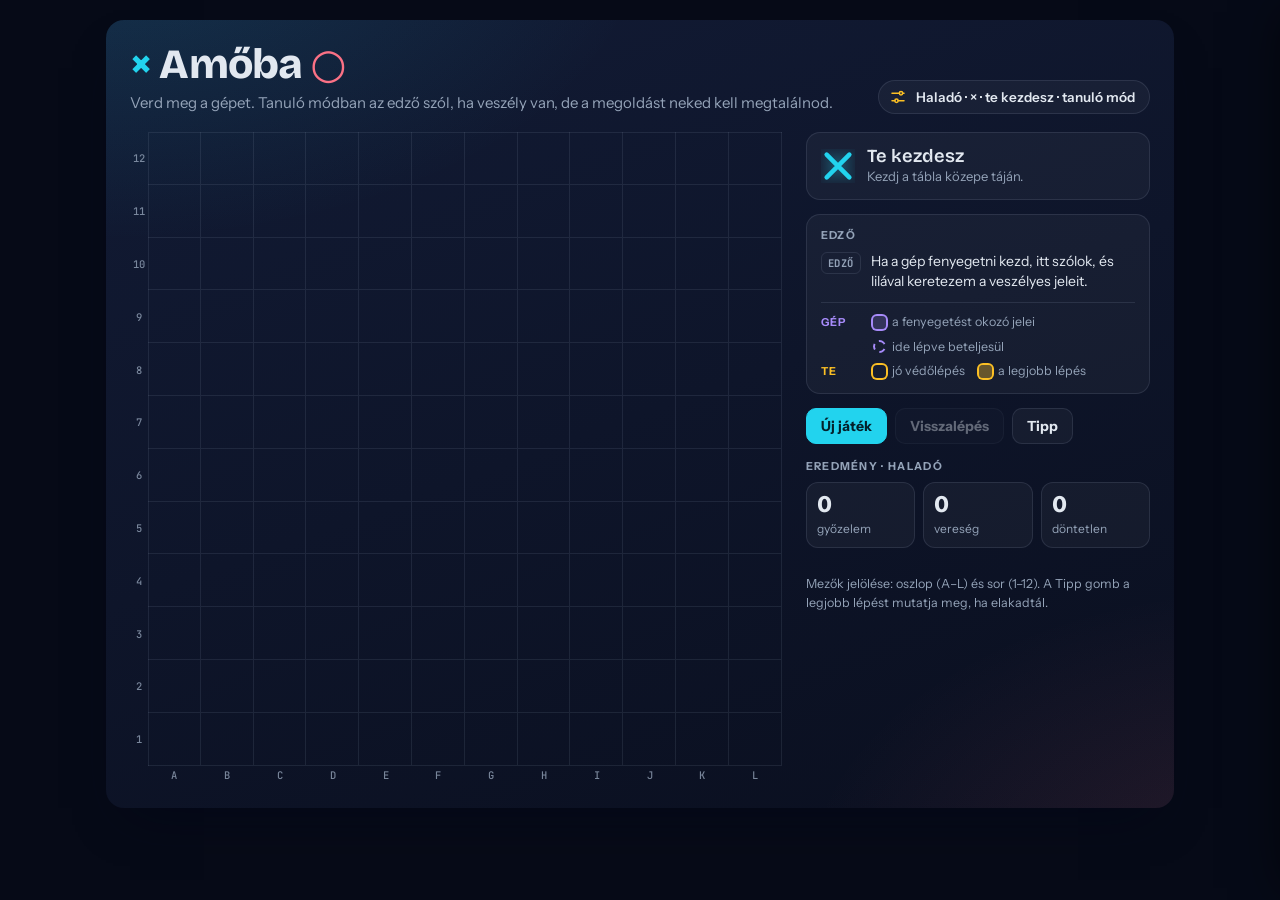
==== amoba.html @ a82f4c59 "easter egg tic-tac-toe game added as easter egg" ====
<!doctype html>
<html lang="hu">
<head>
<meta charset="utf-8">
<meta name="viewport" content="width=device-width, initial-scale=1, viewport-fit=cover">
<title>Amőba 12×12</title>
<style>
@font-face{font-family:'Bricolage Grotesque';font-style:normal;font-weight:600;font-display:swap;src:url([data-uri]) format('woff2');unicode-range:U+0020,U+0021,U+0022,U+0023,U+0024,U+0025,U+0026,U+0027,U+0028,U+0029,U+002A,U+002B,U+002C,U+002D,U+002E,U+002F,U+0030,U+0031,U+0032,U+0033,U+0034,U+0035,U+0036,U+0037,U+0038,U+0039,U+003A,U+003B,U+003C,U+003D,U+003E,U+003F,U+0040,U+0041,U+0042,U+0043,U+0044,U+0045,U+0046,U+0047,U+0048,U+0049,U+004A,U+004B,U+004C,U+004D,U+004E,U+004F,U+0050,U+0051,U+0052,U+0053,U+0054,U+0055,U+0056,U+0057,U+0058,U+0059,U+005A,U+005B,U+005C,U+005D,U+005E,U+005F,U+0060,U+0061,U+0062,U+0063,U+0064,U+0065,U+0066,U+0067,U+0068,U+0069,U+006A,U+006B,U+006C,U+006D,U+006E,U+006F,U+0070,U+0071,U+0072,U+0073,U+0074,U+0075,U+0076,U+0077,U+0078,U+0079,U+007A,U+007B,U+007C,U+007D,U+007E,U+00B7,U+00C1,U+00C9,U+00CD,U+00D3,U+00D6,U+00D7,U+00DA,U+00DC,U+00E1,U+00E9,U+00ED,U+00F3,U+00F6,U+00FA,U+00FC,U+2013,U+2014,U+2019,U+201D,U+201E,U+2026}
@font-face{font-family:'Bricolage Grotesque';font-style:normal;font-weight:600;font-display:swap;src:url([data-uri]) format('woff2');unicode-range:U+0020,U+0041,U+00C1,U+0150,U+0151,U+0170,U+0171}
@font-face{font-family:'Bricolage Grotesque';font-style:normal;font-weight:800;font-display:swap;src:url([data-uri]) format('woff2');unicode-range:U+0020,U+0021,U+0022,U+0023,U+0024,U+0025,U+0026,U+0027,U+0028,U+0029,U+002A,U+002B,U+002C,U+002D,U+002E,U+002F,U+0030,U+0031,U+0032,U+0033,U+0034,U+0035,U+0036,U+0037,U+0038,U+0039,U+003A,U+003B,U+003C,U+003D,U+003E,U+003F,U+0040,U+0041,U+0042,U+0043,U+0044,U+0045,U+0046,U+0047,U+0048,U+0049,U+004A,U+004B,U+004C,U+004D,U+004E,U+004F,U+0050,U+0051,U+0052,U+0053,U+0054,U+0055,U+0056,U+0057,U+0058,U+0059,U+005A,U+005B,U+005C,U+005D,U+005E,U+005F,U+0060,U+0061,U+0062,U+0063,U+0064,U+0065,U+0066,U+0067,U+0068,U+0069,U+006A,U+006B,U+006C,U+006D,U+006E,U+006F,U+0070,U+0071,U+0072,U+0073,U+0074,U+0075,U+0076,U+0077,U+0078,U+0079,U+007A,U+007B,U+007C,U+007D,U+007E,U+00B7,U+00C1,U+00C9,U+00CD,U+00D3,U+00D6,U+00D7,U+00DA,U+00DC,U+00E1,U+00E9,U+00ED,U+00F3,U+00F6,U+00FA,U+00FC,U+2013,U+2014,U+2019,U+201D,U+201E,U+2026}
@font-face{font-family:'Bricolage Grotesque';font-style:normal;font-weight:800;font-display:swap;src:url([data-uri]) format('woff2');unicode-range:U+0020,U+0041,U+00C1,U+0150,U+0151,U+0170,U+0171}
@font-face{font-family:'Instrument Sans';font-style:normal;font-weight:400;font-display:swap;src:url([data-uri]) format('woff2');unicode-range:U+0020,U+0021,U+0022,U+0023,U+0024,U+0025,U+0026,U+0027,U+0028,U+0029,U+002A,U+002B,U+002C,U+002D,U+002E,U+002F,U+0030,U+0031,U+0032,U+0033,U+0034,U+0035,U+0036,U+0037,U+0038,U+0039,U+003A,U+003B,U+003C,U+003D,U+003E,U+003F,U+0040,U+0041,U+0042,U+0043,U+0044,U+0045,U+0046,U+0047,U+0048,U+0049,U+004A,U+004B,U+004C,U+004D,U+004E,U+004F,U+0050,U+0051,U+0052,U+0053,U+0054,U+0055,U+0056,U+0057,U+0058,U+0059,U+005A,U+005B,U+005C,U+005D,U+005E,U+005F,U+0060,U+0061,U+0062,U+0063,U+0064,U+0065,U+0066,U+0067,U+0068,U+0069,U+006A,U+006B,U+006C,U+006D,U+006E,U+006F,U+0070,U+0071,U+0072,U+0073,U+0074,U+0075,U+0076,U+0077,U+0078,U+0079,U+007A,U+007B,U+007C,U+007D,U+007E,U+00B7,U+00C1,U+00C9,U+00CD,U+00D3,U+00D6,U+00D7,U+00DA,U+00DC,U+00E1,U+00E9,U+00ED,U+00F3,U+00F6,U+00FA,U+00FC,U+2013,U+2014,U+2019,U+201D,U+201E,U+2026}
@font-face{font-family:'Instrument Sans';font-style:normal;font-weight:400;font-display:swap;src:url([data-uri]) format('woff2');unicode-range:U+0020,U+0041,U+00C1,U+0150,U+0151,U+0170,U+0171}
@font-face{font-family:'Instrument Sans';font-style:normal;font-weight:500;font-display:swap;src:url([data-uri]) format('woff2');unicode-range:U+0020,U+0021,U+0022,U+0023,U+0024,U+0025,U+0026,U+0027,U+0028,U+0029,U+002A,U+002B,U+002C,U+002D,U+002E,U+002F,U+0030,U+0031,U+0032,U+0033,U+0034,U+0035,U+0036,U+0037,U+0038,U+0039,U+003A,U+003B,U+003C,U+003D,U+003E,U+003F,U+0040,U+0041,U+0042,U+0043,U+0044,U+0045,U+0046,U+0047,U+0048,U+0049,U+004A,U+004B,U+004C,U+004D,U+004E,U+004F,U+0050,U+0051,U+0052,U+0053,U+0054,U+0055,U+0056,U+0057,U+0058,U+0059,U+005A,U+005B,U+005C,U+005D,U+005E,U+005F,U+0060,U+0061,U+0062,U+0063,U+0064,U+0065,U+0066,U+0067,U+0068,U+0069,U+006A,U+006B,U+006C,U+006D,U+006E,U+006F,U+0070,U+0071,U+0072,U+0073,U+0074,U+0075,U+0076,U+0077,U+0078,U+0079,U+007A,U+007B,U+007C,U+007D,U+007E,U+00B7,U+00C1,U+00C9,U+00CD,U+00D3,U+00D6,U+00D7,U+00DA,U+00DC,U+00E1,U+00E9,U+00ED,U+00F3,U+00F6,U+00FA,U+00FC,U+2013,U+2014,U+2019,U+201D,U+201E,U+2026}
@font-face{font-family:'Instrument Sans';font-style:normal;font-weight:500;font-display:swap;src:url([data-uri]) format('woff2');unicode-range:U+0020,U+0041,U+00C1,U+0150,U+0151,U+0170,U+0171}
@font-face{font-family:'Instrument Sans';font-style:normal;font-weight:600;font-display:swap;src:url([data-uri]) format('woff2');unicode-range:U+0020,U+0021,U+0022,U+0023,U+0024,U+0025,U+0026,U+0027,U+0028,U+0029,U+002A,U+002B,U+002C,U+002D,U+002E,U+002F,U+0030,U+0031,U+0032,U+0033,U+0034,U+0035,U+0036,U+0037,U+0038,U+0039,U+003A,U+003B,U+003C,U+003D,U+003E,U+003F,U+0040,U+0041,U+0042,U+0043,U+0044,U+0045,U+0046,U+0047,U+0048,U+0049,U+004A,U+004B,U+004C,U+004D,U+004E,U+004F,U+0050,U+0051,U+0052,U+0053,U+0054,U+0055,U+0056,U+0057,U+0058,U+0059,U+005A,U+005B,U+005C,U+005D,U+005E,U+005F,U+0060,U+0061,U+0062,U+0063,U+0064,U+0065,U+0066,U+0067,U+0068,U+0069,U+006A,U+006B,U+006C,U+006D,U+006E,U+006F,U+0070,U+0071,U+0072,U+0073,U+0074,U+0075,U+0076,U+0077,U+0078,U+0079,U+007A,U+007B,U+007C,U+007D,U+007E,U+00B7,U+00C1,U+00C9,U+00CD,U+00D3,U+00D6,U+00D7,U+00DA,U+00DC,U+00E1,U+00E9,U+00ED,U+00F3,U+00F6,U+00FA,U+00FC,U+2013,U+2014,U+2019,U+201D,U+201E,U+2026}
@font-face{font-family:'Instrument Sans';font-style:normal;font-weight:600;font-display:swap;src:url([data-uri]) format('woff2');unicode-range:U+0020,U+0041,U+00C1,U+0150,U+0151,U+0170,U+0171}
@font-face{font-family:'Instrument Sans';font-style:normal;font-weight:700;font-display:swap;src:url([data-uri]) format('woff2');unicode-range:U+0020,U+0021,U+0022,U+0023,U+0024,U+0025,U+0026,U+0027,U+0028,U+0029,U+002A,U+002B,U+002C,U+002D,U+002E,U+002F,U+0030,U+0031,U+0032,U+0033,U+0034,U+0035,U+0036,U+0037,U+0038,U+0039,U+003A,U+003B,U+003C,U+003D,U+003E,U+003F,U+0040,U+0041,U+0042,U+0043,U+0044,U+0045,U+0046,U+0047,U+0048,U+0049,U+004A,U+004B,U+004C,U+004D,U+004E,U+004F,U+0050,U+0051,U+0052,U+0053,U+0054,U+0055,U+0056,U+0057,U+0058,U+0059,U+005A,U+005B,U+005C,U+005D,U+005E,U+005F,U+0060,U+0061,U+0062,U+0063,U+0064,U+0065,U+0066,U+0067,U+0068,U+0069,U+006A,U+006B,U+006C,U+006D,U+006E,U+006F,U+0070,U+0071,U+0072,U+0073,U+0074,U+0075,U+0076,U+0077,U+0078,U+0079,U+007A,U+007B,U+007C,U+007D,U+007E,U+00B7,U+00C1,U+00C9,U+00CD,U+00D3,U+00D6,U+00D7,U+00DA,U+00DC,U+00E1,U+00E9,U+00ED,U+00F3,U+00F6,U+00FA,U+00FC,U+2013,U+2014,U+2019,U+201D,U+201E,U+2026}
@font-face{font-family:'Instrument Sans';font-style:normal;font-weight:700;font-display:swap;src:url([data-uri]) format('woff2');unicode-range:U+0020,U+0041,U+00C1,U+0150,U+0151,U+0170,U+0171}
@font-face{font-family:'JetBrains Mono';font-style:normal;font-weight:500;font-display:swap;src:url([data-uri]) format('woff2');unicode-range:U+0020,U+0021,U+0022,U+0023,U+0024,U+0025,U+0026,U+0027,U+0028,U+0029,U+002A,U+002B,U+002C,U+002D,U+002E,U+002F,U+0030,U+0031,U+0032,U+0033,U+0034,U+0035,U+0036,U+0037,U+0038,U+0039,U+003A,U+003B,U+003C,U+003D,U+003E,U+003F,U+0040,U+0041,U+0042,U+0043,U+0044,U+0045,U+0046,U+0047,U+0048,U+0049,U+004A,U+004B,U+004C,U+004D,U+004E,U+004F,U+0050,U+0051,U+0052,U+0053,U+0054,U+0055,U+0056,U+0057,U+0058,U+0059,U+005A,U+005B,U+005C,U+005D,U+005E,U+005F,U+0060,U+0061,U+0062,U+0063,U+0064,U+0065,U+0066,U+0067,U+0068,U+0069,U+006A,U+006B,U+006C,U+006D,U+006E,U+006F,U+0070,U+0071,U+0072,U+0073,U+0074,U+0075,U+0076,U+0077,U+0078,U+0079,U+007A,U+007B,U+007C,U+007D,U+007E,U+00B7,U+00C1,U+00C9,U+00CD,U+00D3,U+00D6,U+00D7,U+00DA,U+00DC,U+00E1,U+00E9,U+00ED,U+00F3,U+00F6,U+00FA,U+00FC,U+2013,U+2014,U+2019,U+201D,U+201E,U+2026}
@font-face{font-family:'JetBrains Mono';font-style:normal;font-weight:500;font-display:swap;src:url([data-uri]) format('woff2');unicode-range:U+0020,U+0041,U+00C1,U+0150,U+0151,U+0170,U+0171}
@font-face{font-family:'JetBrains Mono';font-style:normal;font-weight:700;font-display:swap;src:url([data-uri]) format('woff2');unicode-range:U+0020,U+0021,U+0022,U+0023,U+0024,U+0025,U+0026,U+0027,U+0028,U+0029,U+002A,U+002B,U+002C,U+002D,U+002E,U+002F,U+0030,U+0031,U+0032,U+0033,U+0034,U+0035,U+0036,U+0037,U+0038,U+0039,U+003A,U+003B,U+003C,U+003D,U+003E,U+003F,U+0040,U+0041,U+0042,U+0043,U+0044,U+0045,U+0046,U+0047,U+0048,U+0049,U+004A,U+004B,U+004C,U+004D,U+004E,U+004F,U+0050,U+0051,U+0052,U+0053,U+0054,U+0055,U+0056,U+0057,U+0058,U+0059,U+005A,U+005B,U+005C,U+005D,U+005E,U+005F,U+0060,U+0061,U+0062,U+0063,U+0064,U+0065,U+0066,U+0067,U+0068,U+0069,U+006A,U+006B,U+006C,U+006D,U+006E,U+006F,U+0070,U+0071,U+0072,U+0073,U+0074,U+0075,U+0076,U+0077,U+0078,U+0079,U+007A,U+007B,U+007C,U+007D,U+007E,U+00B7,U+00C1,U+00C9,U+00CD,U+00D3,U+00D6,U+00D7,U+00DA,U+00DC,U+00E1,U+00E9,U+00ED,U+00F3,U+00F6,U+00FA,U+00FC,U+2013,U+2014,U+2019,U+201D,U+201E,U+2026}
@font-face{font-family:'JetBrains Mono';font-style:normal;font-weight:700;font-display:swap;src:url([data-uri]) format('woff2');unicode-range:U+0020,U+0041,U+00C1,U+0150,U+0151,U+0170,U+0171}
html,body{margin:0}
[hidden]{display:none!important}
:root{padding-top:env(safe-area-inset-top,0px);padding-bottom:env(safe-area-inset-bottom,0px)}

/* Egyetlen sötét világ: a megadott amőba-paletta, a tábla a főszereplő, mellette az edző panel */
:root{
  color-scheme: dark;
  --page: #060a17;
  --f-display: "Bricolage Grotesque", "Segoe UI", system-ui, sans-serif;
  --f-body: "Instrument Sans", "Segoe UI", system-ui, sans-serif;
  --f-mono: "JetBrains Mono", ui-monospace, Menlo, monospace;
}
*{box-sizing:border-box}
html,body{background:var(--page); color:#e2e8f0}
body{font-family:var(--f-body); font-size:15px; line-height:1.5}
.page{max-width:1100px; margin:0 auto; padding-block:20px 32px; padding-left:max(16px, env(safe-area-inset-left, 0px)); padding-right:max(16px, env(safe-area-inset-right, 0px))}

.amoba {
  --amoba-text: #e2e8f0;
  --amoba-muted: #94a3b8;
  --amoba-surface: rgba(255, 255, 255, .04);
  --amoba-border: rgba(148, 163, 184, .16);
  --amoba-grid: rgba(148, 163, 184, .13);
  --amoba-x: #22d3ee;
  --amoba-o: #fb7185;
  --amoba-gold: #fbbf24;
  --amoba-violet: #a78bfa;
  --cell: 40px;
  position: relative;
  margin-bottom: 20px;
  padding: 24px;
  border-radius: 18px;
  color: var(--amoba-text);
  background:
    radial-gradient(900px 500px at 0% -10%, rgba(34, 211, 238, .13), transparent 60%),
    radial-gradient(800px 500px at 110% 110%, rgba(251, 113, 133, .13), transparent 60%),
    linear-gradient(160deg, #121b35 0%, #0a0f1f 100%);
  box-shadow: 0 24px 48px -24px rgba(2, 6, 23, .7);
  overflow: hidden;
}


/* Fejléc */
.head{display:flex; flex-wrap:wrap; align-items:flex-end; justify-content:space-between; gap:10px 20px; margin-bottom:18px}
.head h1{font-family:var(--f-display); font-weight:800; font-size:clamp(1.9rem, 4.6vw, 2.6rem); line-height:1; margin:0; letter-spacing:-.02em}
.head h1 .x{color:var(--amoba-x)} .head h1 .o{color:var(--amoba-o)}
.head p{margin:6px 0 0; color:var(--amoba-muted)}
.rule{font-family:var(--f-mono); font-size:12px; color:var(--amoba-muted); border:1px solid var(--amoba-border); border-radius:999px; padding:5px 11px; background:var(--amoba-surface)}

/* Vezérlők */
.label{font-size:11px; font-weight:700; letter-spacing:.12em; text-transform:uppercase; color:var(--amoba-muted); margin:0 0 7px}
.seg{display:inline-flex; border:1px solid var(--amoba-border); border-radius:10px; overflow:hidden}
.seg button{font:600 14px var(--f-body); color:var(--amoba-muted); background:transparent; border:0; padding:7px 12px; cursor:pointer}
.seg button + button{border-left:1px solid var(--amoba-border)}
.seg button[aria-pressed="true"]{color:var(--amoba-text); background:rgba(34,211,238,.10); box-shadow:inset 0 -2px 0 var(--amoba-x)}
.switch{display:flex; align-items:center; gap:10px; cursor:pointer; user-select:none}
.switch input{position:absolute; opacity:0; pointer-events:none}
.switch .track{width:42px; height:24px; border-radius:999px; background:rgba(148,163,184,.22); position:relative; transition:background .2s; flex:none}
.switch .track::after{content:""; position:absolute; top:3px; left:3px; width:18px; height:18px; border-radius:50%; background:#e2e8f0; transition:transform .2s}
.switch input:checked + .track{background:var(--amoba-violet)}
.switch input:checked + .track::after{transform:translateX(18px)}
.switch input:focus-visible + .track{outline:2px solid var(--amoba-gold); outline-offset:2px}
.switch .t{font-weight:600}
.btn{font:700 14px var(--f-body); color:var(--amoba-text); background:var(--amoba-surface); border:1px solid var(--amoba-border); border-radius:10px; padding:8px 14px; cursor:pointer}
.btn:hover{border-color:rgba(148,163,184,.4)}
.btn.primary{background:var(--amoba-x); border-color:var(--amoba-x); color:#04202a}
.btn:disabled{opacity:.4; cursor:not-allowed}
button:focus-visible{outline:2px solid var(--amoba-gold); outline-offset:2px}

/* Játéktér */
.arena{display:grid; grid-template-columns:auto minmax(0, 1fr); gap:24px; align-items:start}
.boardwrap{position:relative; justify-self:center}
.board{display:grid; grid-template-columns:18px repeat(12, var(--cell)); grid-template-rows:repeat(12, var(--cell)) 18px; user-select:none}
.coord{font:500 10.5px var(--f-mono); color:var(--amoba-muted); display:flex; align-items:center; justify-content:center; opacity:.8}
.cell{position:relative; width:var(--cell); height:var(--cell); border:0; padding:0; margin:0; background:transparent; cursor:pointer;
  box-shadow: inset -1px -1px 0 var(--amoba-grid);}
.cell.c0{box-shadow: inset -1px -1px 0 var(--amoba-grid), inset 1px 0 0 var(--amoba-grid)}
.cell.r0{box-shadow: inset -1px -1px 0 var(--amoba-grid), inset 0 1px 0 var(--amoba-grid)}
.cell.c0.r0{box-shadow: inset -1px -1px 0 var(--amoba-grid), inset 1px 1px 0 var(--amoba-grid)}
@media (hover: hover){ .cell:hover:not(.filled){background:rgba(148,163,184,.06)} }
.cell:focus-visible{outline:2px solid var(--amoba-gold); outline-offset:-2px; z-index:2}
.cell svg{position:absolute; inset:16%; width:68%; height:68%; overflow:visible}
.px{stroke:var(--amoba-x); filter:drop-shadow(0 0 5px rgba(34,211,238,.55))}
.po{stroke:var(--amoba-o); filter:drop-shadow(0 0 5px rgba(251,113,133,.5))}
.cell.new svg{animation:pop .22s ease-out}
@keyframes pop{from{transform:scale(.4); opacity:0} to{transform:scale(1); opacity:1}}
.cell.last::after{content:""; position:absolute; right:3px; bottom:3px; width:5px; height:5px; border-radius:50%; background:var(--amoba-text); opacity:.75}
.cell.win{background:rgba(251,191,36,.16)}
.cell.ghost svg{opacity:.28}
/* tanuló jelölések: lila = a gép, arany = te */
.cell .mk{position:absolute; inset:3px; border-radius:50%; pointer-events:none}
.cell.t-cause .mk{inset:2px; border-radius:9px; background:rgba(167,139,250,.13); box-shadow:0 0 0 2px var(--amoba-violet), 0 0 14px rgba(167,139,250,.45)}
.cell.t-cause.fresh .mk{animation:causein .5s ease-out}
@keyframes causein{from{box-shadow:0 0 0 6px rgba(167,139,250,0), 0 0 0 rgba(167,139,250,0)}}
.cell.t-danger .mk{inset:6px; border:2px dashed var(--amoba-violet); background:rgba(167,139,250,.10)}
.cell.t-danger::after{content:""; position:absolute; left:50%; top:50%; width:6px; height:6px; margin:-3px 0 0 -3px; border-radius:50%; background:var(--amoba-violet)}
.cell.t-def .mk{inset:4px; border-radius:7px; box-shadow:0 0 0 2px var(--amoba-gold)}
.cell.t-best .mk{inset:3px; border-radius:8px; background:rgba(251,191,36,.20); box-shadow:0 0 0 2.5px var(--amoba-gold), 0 0 16px rgba(251,191,36,.5)}
.cell.t-best::before{content:"★"; position:absolute; inset:0; display:flex; align-items:center; justify-content:center; font-size:calc(var(--cell) * .48); color:var(--amoba-gold)}
.cell.t-best.t-danger::after{display:none}
.cell.t-warn .mk{inset:4px; border-radius:7px; border:2px dashed var(--amoba-text); opacity:.8}

.overlay{position:absolute; left:50%; top:46%; transform:translate(-50%,-50%); width:min(300px, 86%); text-align:center; padding:18px 18px 16px; border-radius:16px; border:1px solid var(--amoba-border); background:rgba(10,15,31,.92); backdrop-filter:blur(6px); box-shadow:0 20px 40px -12px rgba(0,0,0,.6)}
.overlay h2{font-family:var(--f-display); font-weight:800; font-size:1.9rem; margin:0 0 6px; line-height:1.05}
.overlay p{margin:0 0 14px; color:var(--amoba-muted); font-size:14px}

/* Panel */
.panel{display:flex; flex-direction:column; gap:14px; min-width:0}
.status{display:flex; align-items:center; gap:12px; padding:12px 14px; border:1px solid var(--amoba-border); border-radius:14px; background:var(--amoba-surface)}
.status .who{width:34px; height:34px; flex:none; position:relative}
.status .who svg{width:100%; height:100%}
.status .txt{font-family:var(--f-display); font-weight:600; font-size:1.15rem; line-height:1.2}
.status .sub{font-size:13px; color:var(--amoba-muted)}
.dots i{display:inline-block; width:5px; height:5px; border-radius:50%; background:var(--amoba-muted); margin-left:3px; animation:blink 1s infinite}
.dots i:nth-child(2){animation-delay:.2s} .dots i:nth-child(3){animation-delay:.4s}
@keyframes blink{50%{opacity:.2}}

.warnbox{border:1px solid rgba(251,113,133,.55); background:rgba(251,113,133,.08); border-radius:14px; padding:12px 14px}
.warnbox h3{margin:0 0 4px; font-family:var(--f-display); font-size:1.05rem; color:var(--amoba-o)}
.warnbox p{margin:0 0 10px; font-size:14px}
.coach{border:1px solid var(--amoba-border); border-radius:14px; background:var(--amoba-surface); padding:12px 14px}
.coach-head{display:flex; justify-content:space-between; align-items:center; gap:8px; margin-bottom:8px}
.coach-head .label{margin:0}
.busy{font-size:12px; color:var(--amoba-muted)}
.coach ul{list-style:none; margin:0; padding:0; display:flex; flex-direction:column; gap:8px}
.coach li{display:grid; grid-template-columns:auto minmax(0,1fr); gap:10px; align-items:start; font-size:14px; line-height:1.45}
.chip{font:700 10.5px var(--f-mono); letter-spacing:.06em; text-transform:uppercase; border-radius:6px; padding:3px 6px; white-space:nowrap; margin-top:1px}
.chip.gold{color:#1c1300; background:var(--amoba-gold)}
.chip.violet{color:#160c33; background:var(--amoba-violet)}
.chip.cyan{color:#03232b; background:var(--amoba-x)}
.chip.rose{color:#2b060d; background:var(--amoba-o)}
.chip.plain{color:var(--amoba-muted); border:1px solid var(--amoba-border)}
.coach .sq{font:700 13px var(--f-mono); color:var(--amoba-text); background:rgba(148,163,184,.12); border-radius:5px; padding:0 4px}
.coach.off{opacity:.75}
.legend{display:flex; flex-wrap:wrap; gap:6px 14px; font-size:12.5px; color:var(--amoba-muted); margin-top:10px; padding-top:10px; border-top:1px solid var(--amoba-border)}
.legend span{display:inline-flex; align-items:center; gap:6px}
.legend i{width:13px; height:13px; display:inline-block; border-radius:4px}
.lg-cause{box-shadow:0 0 0 2px var(--amoba-violet); background:rgba(167,139,250,.2)}
.lg-danger{border-radius:50%!important; border:2px dashed var(--amoba-violet)}
.lg-def{box-shadow:0 0 0 2px var(--amoba-gold)}
.lg-best{background:rgba(251,191,36,.35); box-shadow:0 0 0 2px var(--amoba-gold)}
.legend .grp{display:flex; flex-wrap:wrap; gap:6px 14px; width:100%; position:relative; padding-left:52px}
.legend .grp b{position:absolute; left:0; top:1px; font-weight:700; font-size:11px; letter-spacing:.1em; text-transform:uppercase}
.legend .g-m b{color:var(--amoba-violet)} .legend .g-u b{color:var(--amoba-gold)}
.coach-btns{display:flex; flex-wrap:wrap; gap:8px; margin-top:10px}
.btn.violet{border-color:rgba(167,139,250,.55); color:#ddd3ff}
.btn.gold{border-color:rgba(251,191,36,.6); color:#fde7a6}
.stats{font-size:12.5px; color:var(--amoba-muted); margin-top:10px; font-variant-numeric:tabular-nums}
.stats b{color:var(--amoba-text)}
.row{display:flex; flex-wrap:wrap; gap:8px}
.score{display:grid; grid-template-columns:repeat(3, minmax(0,1fr)); gap:8px}
.score div{border:1px solid var(--amoba-border); border-radius:12px; padding:8px 10px; background:var(--amoba-surface)}
.score strong{display:block; font-family:var(--f-display); font-size:1.5rem; line-height:1.1; font-variant-numeric:tabular-nums}
.score span{font-size:12px; color:var(--amoba-muted)}
.foot{color:var(--amoba-muted); font-size:12.5px}
/* terv */
.cell .pn{position:absolute; inset:0; display:flex; align-items:center; justify-content:center; font:700 calc(var(--cell) * .42) var(--f-mono); pointer-events:none; z-index:1}
.cell .pn.u{color:var(--amoba-gold)} .cell .pn.m{color:var(--amoba-violet)}
.cell .pn::before{content:""; position:absolute; inset:5px; border-radius:50%; border:1.5px solid currentColor; opacity:.55}
.cell .pn.m::before{border-style:dashed}
.cell.has-plan::before, .cell.has-plan::after{display:none}
.cell .pn.focus::before{opacity:1; border-width:2.5px; box-shadow:0 0 12px currentColor}
.plan{border:1px solid rgba(251,191,36,.35); border-radius:14px; background:rgba(251,191,36,.04); padding:12px 14px}
.plan-head{display:flex; justify-content:space-between; align-items:center; gap:8px; margin-bottom:8px}
.plan-head .label{margin:0; color:var(--amoba-gold)}
.plan ol{list-style:none; margin:0; padding:0; display:flex; flex-direction:column; gap:4px}
.plan li{display:grid; grid-template-columns:22px 40px minmax(0,1fr); gap:8px; align-items:baseline; font-size:14px; padding:4px 6px; border-radius:8px; cursor:default}
.plan li:hover{background:rgba(148,163,184,.08)}
.plan li .n{font:700 13px var(--f-mono); text-align:center}
.plan li.u .n{color:var(--amoba-gold)} .plan li.m .n{color:var(--amoba-violet)}
.plan li .who{font-size:12px; font-weight:700; color:var(--amoba-muted); text-transform:uppercase; letter-spacing:.06em}
.plan .sum{margin:10px 0 0; font-size:13.5px; color:var(--amoba-muted)}
.plan .sum b{color:var(--amoba-text)}
.linkbtn{font:600 13px var(--f-body); background:none; border:0; color:var(--amoba-muted); cursor:pointer; padding:2px 4px; text-decoration:underline}
/* ===== Beállítások fiók ===== */
.settings-btn{display:inline-flex; align-items:center; gap:9px; font:600 13.5px var(--f-body); color:var(--amoba-text); background:var(--amoba-surface); border:1px solid var(--amoba-border); border-radius:999px; padding:7px 14px 7px 10px; cursor:pointer; max-width:100%}
.settings-btn svg{width:18px; height:18px; flex:none; color:var(--amoba-gold)}
.settings-btn span{white-space:nowrap; overflow:hidden; text-overflow:ellipsis}
.settings-btn:hover{border-color:rgba(148,163,184,.4)}
.scrim{position:fixed; inset:0; background:rgba(2,6,23,.6); backdrop-filter:blur(2px); opacity:0; pointer-events:none; transition:opacity .25s; z-index:40}
.scrim.open{opacity:1; pointer-events:auto}
.drawer{position:fixed; top:0; right:0; bottom:0; width:min(420px, 92vw); z-index:50; display:flex; flex-direction:column;
  color:var(--amoba-text); background:linear-gradient(170deg, #16213f 0%, #0b1122 100%); border-left:1px solid var(--amoba-border);
  box-shadow:-24px 0 48px -12px rgba(0,0,0,.65); transform:translateX(104%); transition:transform .3s cubic-bezier(.2,.8,.2,1);
  padding-top:env(safe-area-inset-top, 0px); padding-bottom:env(safe-area-inset-bottom, 0px); padding-right:env(safe-area-inset-right, 0px)}
.drawer.open{transform:none}
.drawer-head{display:flex; align-items:center; justify-content:space-between; gap:12px; padding:18px 20px 10px}
.drawer-head h2{margin:0; font-family:var(--f-display); font-weight:800; font-size:1.5rem}
.iconbtn{width:38px; height:38px; display:grid; place-items:center; border-radius:10px; border:1px solid var(--amoba-border); background:var(--amoba-surface); color:var(--amoba-text); cursor:pointer}
.iconbtn svg{width:18px; height:18px}
.drawer-body{flex:1; overflow:auto; padding:6px 20px 16px; display:flex; flex-direction:column; gap:20px; overscroll-behavior:contain}
.drawer-body section.two{display:grid; grid-template-columns:1fr 1fr; gap:14px}
.drawer-body .seg{display:flex} .drawer-body .seg button{flex:1}
.drawer-foot{display:flex; gap:8px; padding:12px 20px 18px; border-top:1px solid var(--amoba-border)}
.drawer-foot .btn{flex:1}
.note{margin:8px 0 0; font-size:13px; color:var(--amoba-muted)}
.lvl-list{display:flex; flex-direction:column; gap:6px}
.lvl-card{display:grid; grid-template-columns:auto 1fr; gap:2px 12px; align-items:center; text-align:left; font:inherit; color:var(--amoba-text); background:transparent; border:1px solid var(--amoba-border); border-radius:12px; padding:10px 12px; cursor:pointer}
.lvl-card .pips{display:inline-flex; gap:2px; grid-row:span 2}
.lvl-card .pips i{width:4px; height:14px; border-radius:2px; background:var(--amoba-border)}
.lvl-card .pips i.on{background:var(--amoba-gold)}
.lvl-card b{font-weight:700; font-size:15px}
.lvl-card small{font-size:13px; color:var(--amoba-muted); line-height:1.4}
.lvl-card[aria-checked="true"]{border-color:var(--amoba-gold); background:rgba(251,191,36,.07)}
@media (hover: hover){ .lvl-card:hover{border-color:rgba(148,163,184,.4)} }
@media (max-width: 599px){
  .drawer{top:auto; left:0; width:auto; max-height:88vh; max-height:88dvh; border-left:0; border-top:1px solid var(--amoba-border); border-radius:20px 20px 0 0; transform:translateY(104%); padding-left:env(safe-area-inset-left, 0px)}
  .drawer::before{content:""; width:40px; height:4px; border-radius:2px; background:rgba(148,163,184,.35); margin:10px auto 0}
  .drawer-head{padding:10px 16px 6px} .drawer-body{padding:6px 16px 14px; gap:16px} .drawer-foot{padding:10px 16px 14px}
  .settings-btn{font-size:12.5px}
}

/* ===== Reszponzív elrendezés =====
   Széles: tábla balra (görgetéskor a helyén marad), panel jobbra.
   Keskeny: egy oszlop, a panel a tábla szélességéhez igazodik.
   A mezőméret a szélességhez ÉS a magassághoz is igazodik, hogy a tábla mindig kiférjen. */
.arena{grid-template-columns:minmax(0,1fr); grid-template-areas:"board" "panel"}
.boardwrap{grid-area:board; justify-self:center}
.panel{grid-area:panel}
.panel{width:100%; max-width:calc(var(--cell) * 12 + 18px); justify-self:center}
.amoba{--cell: clamp(20px, min(calc((100vw - 92px) / 12), calc((100vh - 170px) / 12.5), calc((100dvh - 170px) / 12.5)), 48px)}
@media (max-width: 999px) and (min-width: 600px){
}
@media (min-width: 1000px){
  .amoba{--cell: clamp(30px, min(calc((100vw - 620px) / 12.5), calc((100vh - 190px) / 12.6), calc((100dvh - 190px) / 12.6)), 56px)}
  .arena{grid-template-columns:auto minmax(300px, 1fr); grid-template-areas:"board panel"}
  .boardwrap{position:sticky; top:16px; align-self:start}
  .panel{max-width:none}
}
/* fekvő telefon / alacsony képernyő: két oszlop, a tábla a magassághoz méretezve */
@media (min-width: 640px) and (max-height: 620px) and (orientation: landscape){
  .page{padding-block:6px}
  .amoba{--cell: clamp(18px, min(calc((100vh - 96px) / 12.3), calc((100dvh - 96px) / 12.3), calc((100vw - 460px) / 12)), 44px); padding:12px 14px}
  .head h1{font-size:1.4rem}
  .rule{display:none}
  .arena{grid-template-columns:auto minmax(260px, 1fr); grid-template-areas:"board panel"; gap:12px 16px}
  .boardwrap{position:sticky; top:8px; align-self:start}
  .panel{max-width:none}
  .head p{display:none}
  .head{margin-bottom:10px}
}
/* telefon álló */
@media (max-width: 599px){
  .page{padding-block:10px 20px}
  .amoba{padding:14px 10px; border-radius:16px; --cell: clamp(20px, calc((100vw - 70px) / 12), 40px)}
  .head{margin-bottom:12px}
  .head h1{font-size:1.75rem}
  .head p{font-size:13.5px}
  .rule{display:none}
  .arena{gap:14px}
  .board{grid-template-columns:14px repeat(12, var(--cell)); grid-template-rows:repeat(12, var(--cell)) 14px}
  .coord{font-size:9px}
  .panel{gap:10px}
  .status{padding:10px 12px}
  .status .who{width:28px; height:28px}
  .status .txt{font-size:1.05rem}
  .coach, .plan, .warnbox{padding:10px 12px}
  .coach li{grid-template-columns:minmax(0,1fr); gap:4px}
  .coach li .chip{justify-self:start}
  .plan li{grid-template-columns:20px 34px minmax(0,1fr); gap:6px; font-size:13.5px}
  .row .btn{flex:1 1 auto}
  .overlay h2{font-size:1.6rem}
}
@media (max-width: 599px){ .panel{max-width:calc(var(--cell) * 12 + 14px)} }
@media (prefers-reduced-motion: reduce){ *{animation:none!important; transition:none!important} }
</style>
</head>
<body>


<div class="page">
<section class="amoba" aria-label="Amőba játék">
  <div class="head">
    <div>
      <h1><span class="x">×</span> Amőba <span class="o">○</span></h1>
      <p>Verd meg a gépet. Tanuló módban az edző szól, ha veszély van, de a megoldást neked kell megtalálnod.</p>
    </div>
    <button class="settings-btn" id="openSettings" aria-haspopup="dialog" aria-controls="drawer" aria-expanded="false">
      <svg viewBox="0 0 24 24" aria-hidden="true"><path d="M4 7h10M18 7h2M4 17h4M12 17h8" fill="none" stroke="currentColor" stroke-width="2" stroke-linecap="round"/><circle cx="16" cy="7" r="2.2" fill="none" stroke="currentColor" stroke-width="2"/><circle cx="10" cy="17" r="2.2" fill="none" stroke="currentColor" stroke-width="2"/></svg>
      <span id="summary"></span>
    </button>
  </div>

  <div class="arena">
    <div class="boardwrap">
      <div class="board" id="board" role="grid" aria-label="Játéktábla 12×12"></div>
      <div class="overlay" id="over" hidden>
        <h2 id="overTitle"></h2><p id="overText"></p>
        <div class="row" style="justify-content:center"><button class="btn primary" id="overNew">Új játék</button><button class="btn" id="overUndo">Vissza a hibáig</button></div>
      </div>
    </div>

    <div class="panel">
      <div class="status"><div class="who" id="who"></div><div><div class="txt" id="statusTxt"></div><div class="sub" id="statusSub"></div></div></div>

      <div class="warnbox" id="warn" hidden>
        <h3>Biztos ide lépsz?</h3>
        <p id="warnTxt"></p>
        <div class="row"><button class="btn" id="warnBack">Újragondolom</button><button class="btn violet" id="warnWhy">Miért?</button><button class="btn" id="warnGo">Mégis ide lépek</button></div>
      </div>

      <div class="plan" id="plan" hidden>
        <div class="plan-head"><p class="label">A tipp mögötti terv</p><button class="linkbtn" id="planHide">Elrejt</button></div>
        <ol id="planList"></ol>
        <p class="sum" id="planSum"></p>
      </div>

      <div class="coach" id="coach">
        <div class="coach-head"><p class="label">Edző</p><span class="busy"><span id="coachBusyTxt"></span> <span class="dots" id="coachBusy" hidden><i></i><i></i><i></i></span></span></div>
        <ul id="coachList"></ul>
        <div class="coach-btns" id="coachBtns" hidden>
          <button class="btn violet" id="rev1">Hol üt be a gép?</button>
          <button class="btn gold" id="rev2">Hova lépjek?</button>
          <button class="btn primary" id="revBack" hidden>Vissza a hibáig</button>
        </div>
        <div class="stats" id="stats" hidden></div>
        <div class="legend" id="legend">
          <div class="grp g-m"><b>Gép</b><span><i class="lg-cause"></i>a fenyegetést okozó jelei</span><span><i class="lg-danger"></i>ide lépve beteljesül</span></div>
          <div class="grp g-u"><b>Te</b><span><i class="lg-def"></i>jó védőlépés</span><span><i class="lg-best"></i>a legjobb lépés</span></div>
        </div>
      </div>

      <div class="row">
        <button class="btn primary" id="newGame">Új játék</button>
        <button class="btn" id="undo">Visszalépés</button>
        <button class="btn" id="hint">Tipp</button>
      </div>

      <div>
        <p class="label" id="scoreLabel">Eredmény</p>
        <div class="score"><div><strong id="sW">0</strong><span>győzelem</span></div><div><strong id="sL">0</strong><span>vereség</span></div><div><strong id="sD">0</strong><span>döntetlen</span></div></div>
      </div>
      <p class="foot">Mezők jelölése: oszlop (A–L) és sor (1–12). A Tipp gomb a legjobb lépést mutatja meg, ha elakadtál.</p>
    </div>
  </div>
  <div class="scrim" id="scrim"></div>
  <aside class="drawer" id="drawer" role="dialog" aria-modal="true" aria-labelledby="drawerTitle" aria-hidden="true" inert>
    <div class="drawer-head">
      <h2 id="drawerTitle">Beállítások</h2>
      <button class="iconbtn" id="closeSettings" aria-label="Bezárás">
        <svg viewBox="0 0 24 24" aria-hidden="true"><path d="M6 6l12 12M18 6L6 18" fill="none" stroke="currentColor" stroke-width="2.2" stroke-linecap="round"/></svg>
      </button>
    </div>
    <div class="drawer-body">
      <section>
        <p class="label">Szint</p>
        <div class="lvl-list" id="levels" role="radiogroup" aria-label="Szint"></div>
        <p class="note" id="lvlNote" hidden>Játszma közben a szint a gép következő lépésétől érvényes.</p>
      </section>
      <section class="two">
        <div>
          <p class="label">Jelem</p>
          <div class="seg" id="sym"><button data-v="x">× iksz</button><button data-v="o">○ kör</button></div>
        </div>
        <div>
          <p class="label">Ki kezd?</p>
          <div class="seg" id="first"><button data-v="1">Én</button><button data-v="2">A gép</button></div>
        </div>
      </section>
      <p class="note" id="firstNote" hidden>A kezdés az új játéktól érvényes.</p>
      <section>
        <label class="switch"><input type="checkbox" id="learn"><span class="track"></span><span class="t">Tanuló mód</span></label>
        <p class="note">Az edző jelzi, ha a gép fenyeget, és mely jelei okozzák. A megoldást csak kérésre fedi fel.</p>
      </section>
    </div>
    <div class="drawer-foot">
      <button class="btn primary" id="drawerNew">Új játék ezekkel</button>
      <button class="btn" id="drawerDone">Kész</button>
    </div>
  </aside>
</section>
</div>

<script id="engine-src">
// ===== Amőba motor: 12x12, öt (vagy több) egy sorban nyer =====
var N = 12, NN = N * N;
var DIRS = [[1,0],[0,1],[1,1],[1,-1]];
var COLS = 'ABCDEFGHIJKL';
function toName(i){ return COLS[i % N] + (N - ((i / N) | 0)); }
function at(b, x, y){ if (x < 0 || y < 0 || x >= N || y >= N) return 3; return b[y * N + x]; }
function runLen(b, i, p, d){
  var x = i % N, y = (i / N) | 0, dx = DIRS[d][0], dy = DIRS[d][1], c = 1, k = 1;
  while (at(b, x + dx*k, y + dy*k) === p){ c++; k++; }
  k = 1; while (at(b, x - dx*k, y - dy*k) === p){ c++; k++; }
  return c;
}
function isFiveAt(b, i, p){ for (var d = 0; d < 4; d++) if (runLen(b, i, p, d) >= 5) return true; return false; }
function winCells(b, i, p){
  var x = i % N, y = (i / N) | 0;
  for (var d = 0; d < 4; d++){
    if (runLen(b, i, p, d) < 5) continue;
    var dx = DIRS[d][0], dy = DIRS[d][1], cells = [i], k = 1;
    while (at(b, x + dx*k, y + dy*k) === p){ cells.push((y+dy*k)*N + x+dx*k); k++; }
    k = 1; while (at(b, x - dx*k, y - dy*k) === p){ cells.push((y-dy*k)*N + x-dx*k); k++; }
    return cells;
  }
  return null;
}
function hasAdj(b, i, p){
  var x = i % N, y = (i / N) | 0;
  for (var dy = -1; dy <= 1; dy++) for (var dx = -1; dx <= 1; dx++)
    if ((dx || dy) && at(b, x+dx, y+dy) === p) return true;
  return false;
}
function fiveSquares(b, p){
  var r = [];
  for (var i = 0; i < NN; i++){
    if (b[i] || !hasAdj(b, i, p)) continue;
    b[i] = p; if (isFiveAt(b, i, p)) r.push(i); b[i] = 0;
  }
  return r;
}
function isEmptyBoard(b){ for (var i = 0; i < NN; i++) if (b[i]) return false; return true; }
function nearCells(b, rad, who){
  var out = [];
  for (var i = 0; i < NN; i++){
    if (b[i]) continue;
    var x = i % N, y = (i / N) | 0, ok = false;
    for (var dy = -rad; dy <= rad && !ok; dy++) for (var dx = -rad; dx <= rad && !ok; dx++){
      var v = at(b, x+dx, y+dy);
      if ((v === 1 || v === 2) && (!who || v === who)) ok = true;
    }
    if (ok) out.push(i);
  }
  return out;
}

// ---- Vonalminták (a középső mezőt p-nek tekintve) ----
var C_NONE=0, C_TWO=1, C_THREE=2, C_OTHREE=3, C_FOUR=4, C_OFOUR=5, C_FIVE=6;
function lineArr(b, i, p, d){
  var x = i % N, y = (i / N) | 0, dx = DIRS[d][0], dy = DIRS[d][1], a = new Array(11);
  for (var k = -5; k <= 5; k++){
    if (k === 0){ a[5] = 1; continue; }
    var v = at(b, x+dx*k, y+dy*k);
    a[k+5] = v === p ? 1 : (v === 0 ? 0 : 2);
  }
  return a;
}
// a középső mezőt tartalmazó ablakokból: -1 = ötös, különben a különböző "ötös-mezők" száma
function fsOf(a){
  var set = 0, five = false;
  for (var s = 1; s <= 5; s++){
    var own = 0, emp = 0, ei = -1, bad = false;
    for (var k = s; k < s+5; k++){
      if (a[k] === 1) own++; else if (a[k] === 0){ emp++; ei = k; } else { bad = true; break; }
    }
    if (bad) continue;
    if (own === 5) five = true; else if (own === 4 && emp === 1) set |= (1 << ei);
  }
  if (five) return -1;
  var c = 0; while (set){ set &= set - 1; c++; } return c;
}
function catOf(a){
  var f = fsOf(a);
  if (f < 0) return C_FIVE;
  if (f >= 2) return C_OFOUR;
  if (f === 1) return C_FOUR;
  for (var j = 1; j <= 9; j++){
    if (a[j] !== 0) continue;
    a[j] = 1; var g = fsOf(a); a[j] = 0;
    if (g >= 2) return C_OTHREE;
  }
  var three = false, two = 0;
  for (var s = 1; s <= 5; s++){
    var own = 0, bad = false;
    for (var k = s; k < s+5; k++){ if (a[k] === 1) own++; else if (a[k] === 2){ bad = true; break; } }
    if (bad) continue;
    if (own === 3) three = true; else if (own === 2) two++;
  }
  if (three) return C_THREE;
  if (two) return C_TWO + Math.min(two, 3) * 10;   // C_TWO kódolva darabszámmal
  return C_NONE;
}
var WIN_THREAT = 1e6, FORK = 1e5;
function scoreCell(b, i, p){
  var five=0, of=0, f=0, ot=0, t=0, two=0;
  for (var d = 0; d < 4; d++){
    var c = catOf(lineArr(b, i, p, d));
    if (c === C_FIVE) five++; else if (c === C_OFOUR) of++; else if (c === C_FOUR) f++;
    else if (c === C_OTHREE) ot++; else if (c === C_THREE) t++; else if (c > 10) two += (c / 10) | 0;
  }
  if (five) return 1e7;
  if (of || f >= 2 || (f && ot)) return WIN_THREAT;
  if (ot >= 2) return FORK;
  return f*1700 + ot*3000 + t*450 + two*90 + (f && t ? 4000 : 0) + (ot && t ? 2500 : 0) + (t >= 2 ? 1200 : 0);
}
function centerBias(i){ var x = i % N, y = (i / N) | 0; return 11 - Math.abs(x-5.5) - Math.abs(y-5.5); }

// Mezők, ahová p lépve NYITOTT négyest kap (= p nyitott hármasának kulcsmezői)
function openFourSquares(b, p){
  var r = [];
  var cells = nearCells(b, 2, p);
  for (var n = 0; n < cells.length; n++){
    var c = cells[n];
    for (var d = 0; d < 4; d++){ if (fsOf(lineArr(b, c, p, d)) >= 2){ r.push(c); break; } }
  }
  return r;
}
// p négyest csináló lépései
function fourMoves(b, p){
  var r = [], cells = nearCells(b, 2, p);
  for (var n = 0; n < cells.length; n++){
    var c = cells[n];
    for (var d = 0; d < 4; d++){ var f = fsOf(lineArr(b, c, p, d)); if (f !== 0){ r.push(c); break; } }
  }
  return r;
}
// Azok a mezők, ahová q lépve p összes nyitott hármasa megszűnik
function fullDefenses(b, p, S){
  var q = 3 - p, cand = {}, list = [];
  for (var n = 0; n < S.length; n++){
    var s = S[n], x = s % N, y = (s / N) | 0;
    cand[s] = 1;
    for (var d = 0; d < 4; d++){
      if (fsOf(lineArr(b, s, p, d)) < 2) continue;
      for (var k = -4; k <= 4; k++){
        if (!k) continue;
        var xx = x + DIRS[d][0]*k, yy = y + DIRS[d][1]*k;
        if (at(b, xx, yy) === 0) cand[yy*N + xx] = 1;
      }
    }
  }
  for (var key in cand){
    var c = +key;
    b[c] = q;
    if (openFourSquares(b, p).length === 0) list.push(c);
    b[c] = 0;
  }
  return list;
}
// p fenyegető lépései: négyes, illetve (threes esetén) nyitott hármas
function threatMoves(b, p, threes){
  var fours = [], th = [], cells = nearCells(b, 2, p);
  for (var n = 0; n < cells.length; n++){
    var c = cells[n], best = 0;
    for (var d = 0; d < 4; d++){
      var a = lineArr(b, c, p, d), f = fsOf(a);
      if (f !== 0){ best = 2; break; }
      if (threes && best === 0){
        for (var j = 1; j <= 9; j++){
          if (a[j] !== 0) continue;
          a[j] = 1; var g = fsOf(a); a[j] = 0;
          if (g >= 2){ best = 1; break; }
        }
      }
    }
    if (best === 2) fours.push(c); else if (best === 1) th.push(c);
  }
  var sortBy = function(arr){ return arr.map(function(c){ return [c, scoreCell(b, c, p)]; }).sort(function(u, v){ return v[1] - u[1]; }).map(function(u){ return u[0]; }); };
  return sortBy(fours).concat(sortBy(th));
}

// ---- Fenyegetés-keresés (VCF: csak négyesek, VCT: négyesek + nyitott hármasok) ----
function mkCtx(ms, maxNodes){ return { deadline: Date.now() + ms, n: 0, max: maxNodes || 1e9, out: false }; }
function tick(ctx){ ctx.n++; if (ctx.n > ctx.max || ((ctx.n & 63) === 0 && Date.now() > ctx.deadline)) ctx.out = true; return ctx.out; }
// p lép; visszaadja a nyerő első lépést, vagy -1-et
function vct(b, p, depth, ctx, threes){
  if (tick(ctx)) return -1;
  var q = 3 - p;
  var mine = fiveSquares(b, p); if (mine.length) return mine[0];
  var theirs = fiveSquares(b, q);
  if (theirs.length >= 2) return -1;
  if (theirs.length === 1){
    var c = theirs[0]; b[c] = p;
    var ok = defend(b, p, depth, ctx, threes);
    b[c] = 0; return ok ? c : -1;
  }
  if (depth <= 0) return -1;
  var moves = threatMoves(b, p, threes && depth >= 2);
  for (var n = 0; n < moves.length; n++){
    var m = moves[n];
    b[m] = p;
    var w = defend(b, p, depth - 1, ctx, threes);
    b[m] = 0;
    if (w) return m;
    if (ctx.out) return -1;
  }
  return -1;
}
// q lép; igaz, ha p minden védekezés után is nyer
function defend(b, p, depth, ctx, threes){
  if (tick(ctx)) return false;
  var q = 3 - p;
  if (fiveSquares(b, q).length) return false;
  var pf = fiveSquares(b, p);
  if (pf.length >= 2) return true;
  var replies;
  if (pf.length === 1) replies = pf;
  else {
    var S = openFourSquares(b, p);
    if (!S.length) return false;
    replies = fullDefenses(b, p, S);
    var cf = fourMoves(b, q);
    for (var k = 0; k < cf.length; k++) if (replies.indexOf(cf[k]) < 0) replies.push(cf[k]);
    if (!replies.length) return true;
  }
  for (var n = 0; n < replies.length; n++){
    var r = replies[n];
    b[r] = q;
    var w = vct(b, p, depth, ctx, threes);
    b[r] = 0;
    if (w < 0) return false;
  }
  return true;
}
// p kényszerítő nyerése: először VCF, aztán VCT
// mint forcedWin, de jelzi, ha az idő lejárt (ilyenkor a "nincs nyerés" nem biztos)
function forcedWinX(b, p, vcfDepth, vctDepth, ms){
  var end = Date.now() + ms;
  var ctx = mkCtx(ms * 0.3);
  var v = vct(b, p, vcfDepth, ctx, false), unsure = ctx.out;
  if (v >= 0) return { win: { i: v, kind: 'vcf' }, unsure: false };
  // iteratív mélyítés: a sekélyebb nyerést gyorsan megtalálja
  for (var d = 2; d <= vctDepth; d++){
    var rem = end - Date.now();
    if (rem < 10){ unsure = true; break; }
    var c2 = mkCtx(rem);
    v = vct(b, p, d, c2, true);
    if (v >= 0) return { win: { i: v, kind: 'vct' }, unsure: false };
    if (c2.out){ unsure = true; break; }
    if (d === vctDepth) unsure = unsure && false;
  }
  return { win: null, unsure: unsure };
}
function forcedWin(b, p, vcfDepth, vctDepth, ms){
  var ctx = mkCtx(ms * 0.45);
  var v = vct(b, p, vcfDepth, ctx, false);
  if (v >= 0) return { i: v, kind: 'vcf' };
  if (vctDepth > 0){
    ctx = mkCtx(ms * 0.55);
    v = vct(b, p, vctDepth, ctx, true);
    if (v >= 0) return { i: v, kind: 'vct' };
  }
  return null;
}


// ---- Alfa-béta keresés ablak-alapú értékeléssel ----
var WINDOWS = (function(){
  var w = [];
  for (var y = 0; y < N; y++) for (var x = 0; x < N; x++) for (var d = 0; d < 4; d++){
    var ex = x + DIRS[d][0]*4, ey = y + DIRS[d][1]*4;
    if (ex < 0 || ey < 0 || ex >= N || ey >= N) continue;
    var a = []; for (var k = 0; k < 5; k++) a.push((y + DIRS[d][1]*k)*N + x + DIRS[d][0]*k);
    w.push(a);
  }
  return w;
})();
var WV = [0, 1, 12, 120, 1500];
function evalBoard(b, p){
  var q = 3 - p, sp = 0, sq = 0, p3 = 0, q3 = 0;
  for (var n = 0; n < WINDOWS.length; n++){
    var w = WINDOWS[n], cp = 0, cq = 0;
    for (var k = 0; k < 5; k++){ var v = b[w[k]]; if (v === p) cp++; else if (v === q) cq++; }
    if (cp && cq) continue;
    if (cp){ sp += WV[cp]; if (cp === 3) p3++; }
    else if (cq){ sq += WV[cq]; if (cq === 3) q3++; }
  }
  // a lépésen lévő félnek a hármasai többet érnek (tempó)
  return sp * 1.15 - sq + (p3 >= 2 ? 400 : 0) - (q3 >= 4 ? 300 : 0);
}
var WIN = 1e8;
function genMoves(b, p, K){
  var q = 3 - p;
  var S = openFourSquares(b, q);
  var cells;
  if (S.length){
    cells = uniq(fullDefenses(b, q, S).concat(fourMoves(b, p)));
    if (!cells.length) cells = S.slice();
    var own = threatMoves(b, p, false);
    for (var t = 0; t < own.length; t++) if (cells.indexOf(own[t]) < 0) cells.push(own[t]);
  } else cells = nearCells(b, 2);
  var sc = cells.map(function(i){ return [i, scoreCell(b, i, p) + scoreCell(b, i, q) * 0.8]; });
  sc.sort(function(x, y){ return y[1] - x[1]; });
  if (sc.length && sc[0][1] >= WIN_THREAT) return [sc[0][0]];
  return sc.slice(0, K).map(function(x){ return x[0]; });
}
function negamax(b, p, depth, alpha, beta, ply, ctx, ext){
  if (tick(ctx)) return 0;
  var q = 3 - p;
  if (fiveSquares(b, p).length) return WIN - ply;
  var theirs = fiveSquares(b, q);
  var moves;
  if (theirs.length >= 2) return -WIN + ply + 1;
  if (theirs.length === 1){ moves = theirs; if (ext < 4){ depth++; ext++; } }
  else {
    if (depth <= 0) return evalBoard(b, p);
    moves = genMoves(b, p, ply === 0 ? 14 : (depth >= 3 ? 9 : 7));
  }
  if (depth <= 0) return evalBoard(b, p);
  var best = -Infinity;
  for (var n = 0; n < moves.length; n++){
    var m = moves[n];
    b[m] = p;
    var v = -negamax(b, q, depth - 1, -beta, -alpha, ply + 1, ctx, ext);
    b[m] = 0;
    if (ctx.out) return best === -Infinity ? 0 : best;
    if (v > best) best = v;
    if (v > alpha) alpha = v;
    if (alpha >= beta) break;
  }
  return best;
}
// gyökér: a megadott jelöltek értéke iteratív mélyítéssel
function searchRoot(b, p, cands, maxDepth, ms){
  var ctx = mkCtx(ms), q = 3 - p, result = null;
  for (var d = 1; d <= maxDepth; d++){
    var vals = [], aborted = false;
    var alpha = -Infinity;
    for (var n = 0; n < cands.length; n++){
      var m = cands[n];
      b[m] = p;
      var v = -negamax(b, q, d - 1, -Infinity, -alpha + 1, 1, ctx, 0);
      b[m] = 0;
      if (ctx.out){ aborted = true; break; }
      vals.push([m, v]);
      if (v > alpha) alpha = v;
    }
    if (aborted) break;
    vals.sort(function(x, y){ return y[1] - x[1]; });
    result = { vals: vals, depth: d };
    cands = vals.map(function(x){ return x[0]; });
    if (vals[0][1] >= WIN - 100) break;
  }
  return result;
}

// ---- Szintek ----
// 0 Kezdő, 1 Haladó, 2 Nehéz, 3 Brutál, 4 Brutál+
var LEVELS = [
  { ms: 120,  vcf: 0,  vct: 0, defVcf: 0,  defVct: 0, K: 0 },
  { ms: 200,  vcf: 0,  vct: 0, defVcf: 0,  defVct: 0, K: 0 },
  { ms: 900,  vcf: 10, vct: 0, defVcf: 10, defVct: 0, K: 10, D: 3 },
  { ms: 1800, vcf: 14, vct: 5, defVcf: 12, defVct: 4, K: 12, D: 4 },
  { ms: 3600, vcf: 16, vct: 6, defVcf: 14, defVct: 5, K: 14, D: 8 }
];
function peak(b, q){ var m = 0, c = nearCells(b, 2, q); for (var n = 0; n < c.length; n++){ var v = scoreCell(b, c[n], q); if (v > m) m = v; } return m; }
function uniq(a){ var s = {}, r = []; for (var n = 0; n < a.length; n++) if (!s[a[n]]){ s[a[n]] = 1; r.push(a[n]); } return r; }

function deepMove(b, p, level, L, deadline){
  var q = 3 - p;
  var left = function(){ return Math.max(40, deadline - Date.now()); };
  var cands = genMoves(b, p, L.K);
  // biztonsági szűrés: ne maradjon az ellenfélnek kényszerítő nyerése
  // két kör: először gyors szűrés, majd a túlélők a maradék időből újra kapnak
  var safe = cands.slice(), stop = Date.now() + left() * 0.5;
  for (var round = 0; round < 3 && safe.length; round++){
    var rem = stop - Date.now(); if (rem < 30) break;
    var per = rem / safe.length, next = [], proven = 0;
    for (var n = 0; n < safe.length; n++){
      var c = safe[n]; b[c] = p;
      var rr = isFiveAt(b, c, p) ? { win: null, unsure: false } : forcedWinX(b, q, L.defVcf, L.defVct, per);
      b[c] = 0;
      if (!rr.win){ next.push(c); if (!rr.unsure) proven++; }
    }
    safe = next;
    if (proven === safe.length) break;
  }
  var pool = safe.length ? safe : cands;
  var r = searchRoot(b, p, pool, L.D, left() * 0.9);
  var pick = r ? r.vals[0][0] : pool[0];
  var a = scoreCell(b, pick, p), d = scoreCell(b, pick, q);
  var S = openFourSquares(b, q);
  var why = S.length ? 'block3' : (a >= 3000 ? 'attack' : (d >= 3000 ? 'prevent' : 'build'));
  if (r && r.vals[0][1] >= WIN - 100) why = 'trap';
  return { i: pick, why: why, depth: r ? r.depth : 0 };
}
function chooseMove(b, p, level, rnd){
  rnd = rnd || Math.random;
  var q = 3 - p, L = LEVELS[level], t0 = Date.now(), deadline = t0 + L.ms;
  var left = function(){ return Math.max(30, deadline - Date.now()); };
  if (isEmptyBoard(b)) return { i: 5*N + 5 + (rnd() < 0.5 ? 1 : 0), why: 'open' };

  var mine = fiveSquares(b, p);
  if (mine.length) return { i: mine[0], why: 'win' };
  var theirs = fiveSquares(b, q);
  if (theirs.length && !(level === 0 && rnd() < 0.06)) return { i: theirs[0], why: 'block4' };

  var near = nearCells(b, 2);
  var sc = near.map(function(i){ return { i: i, a: scoreCell(b, i, p), d: scoreCell(b, i, q) }; });

  // saját nyerő fenyegetés (nyitott négyes, 4-4, 4-3)
  var wt = sc.filter(function(c){ return c.a >= WIN_THREAT; }).sort(function(x, y){ return y.a - x.a; });
  if (wt.length && (level > 0 || rnd() < 0.6)) return { i: wt[0].i, why: 'fork' };

  // saját kényszerítő sorozat
  if (L.vcf){
    var fw = forcedWin(b, p, L.vcf, L.vct, L.ms * 0.4);
    if (fw) return { i: fw.i, why: fw.kind };
  }

  if (level >= 2) return deepMove(b, p, level, L, deadline);

  // a te nyitott hármasod
  var S = openFourSquares(b, q);
  var ignore = level === 0 && rnd() < 0.45;
  if (S.length && !ignore){
    var cands = uniq(fullDefenses(b, q, S).concat(fourMoves(b, p)));
    if (!cands.length) cands = S;
    var ranked = cands.map(function(i){
      var a = scoreCell(b, i, p), d = scoreCell(b, i, q);
      return { i: i, v: a + d * 0.9 + centerBias(i) + (S.indexOf(i) >= 0 ? 200 : 0) };
    }).sort(function(x, y){ return y.v - x.v; });
    if (level >= 1){
      for (var r0 = 0; r0 < ranked.length; r0++){
        b[ranked[r0].i] = p; var pk0 = peak(b, q); b[ranked[r0].i] = 0;
        if (pk0 >= WIN_THREAT) ranked[r0].v -= 2e6; else if (pk0 >= FORK) ranked[r0].v -= 2e5;
      }
      ranked.sort(function(x, y){ return y.v - x.v; });
    }
    if (L.defVcf){
      for (var n = 0; n < ranked.length; n++){
        var c = ranked[n].i; b[c] = p;
        var opp = forcedWin(b, q, L.defVcf, L.defVct, Math.max(40, left() / (ranked.length - n + 1)));
        b[c] = 0;
        if (!opp) return { i: c, why: 'block3' };
      }
    }
    return { i: ranked[0].i, why: 'block3' };
  }

  // csendes lépés
  var w = level === 0 ? 0.5 : 0.88;
  var all = sc.map(function(c){ return { i: c.i, a: c.a, d: c.d, v: (level === 0 ? Math.min(c.a, 3500) * 0.7 : c.a) + Math.min(c.d, level === 0 ? 4000 : 1e9) * w + centerBias(c.i) * 2 + (level === 0 ? rnd() * 1500 : 0) }; })
              .sort(function(x, y){ return y.v - x.v; });
  var whyOf = function(c){ return c.a >= 3000 ? 'attack' : (c.d >= 3000 ? 'prevent' : 'build'); };
  if (level === 0) return { i: all[0].i, why: whyOf(all[0]) };
  // Haladótól: ne engedjen azonnali villát (dupla fenyegetést) a következő lépésben
  var safeAll = [];
  for (var s0 = 0; s0 < Math.min(all.length, 12); s0++){
    b[all[s0].i] = p; var pk = peak(b, q); b[all[s0].i] = 0;
    if (pk < FORK) safeAll.push(all[s0]);
  }
  if (safeAll.length) all = safeAll.concat(all.filter(function(c){ return safeAll.indexOf(c) < 0; }));
  if (level === 1) return { i: all[0].i, why: whyOf(all[0]) };

  // Nehéz és felette: ne hagyjon kényszerítő nyerést, és keressen saját csapdát
  var top = all.slice(0, L.K), best = null, bestV = -Infinity, fallback = all[0];
  var per = left() / (top.length + 1);
  for (var m = 0; m < top.length; m++){
    var cc = top[m];
    b[cc.i] = p;
    var oppWin = forcedWin(b, q, L.defVcf, L.defVct, per * 0.6);
    var v = cc.v;
    if (!oppWin){
      var trap = forcedWin(b, p, Math.min(L.vcf, 10), Math.max(0, L.vct - 1), per * 0.4);
      if (trap) v += trap.kind === 'vcf' ? 6000 : 3500;
    }
    b[cc.i] = 0;
    if (oppWin) continue;
    if (v > bestV){ bestV = v; best = cc; }
  }
  if (best) return { i: best.i, why: bestV - best.v >= 3500 ? 'trap' : (best.a >= 3000 ? 'attack' : (best.d >= 3000 ? 'prevent' : 'build')) };
  return { i: fallback.i, why: 'build' };
}

// ---- Elemzés a tanuló módhoz: m a gép, u a játékos (u jön) ----
// A gép azon jelei, amelyek az s mezőn át fenyegető vonalat alkotnak
function causeStones(b, s, m, minCat){
  var out = [], x = s % N, y = (s / N) | 0;
  for (var d = 0; d < 4; d++){
    var c = catOf(lineArr(b, s, m, d));
    if (c > 10 || c < minCat) continue;
    for (var sg = -1; sg <= 1; sg += 2){
      for (var k = 1; k <= 4; k++){
        var v = at(b, x + DIRS[d][0]*k*sg, y + DIRS[d][1]*k*sg);
        if (v === m) out.push((y + DIRS[d][1]*k*sg)*N + x + DIRS[d][0]*k*sg);
        else if (v !== 0) break;
      }
    }
  }
  return out;
}
function causeOf(b, list, m, minCat){ var r = []; for (var n = 0; n < list.length; n++) r = r.concat(causeStones(b, list[n], m, minCat)); return uniq(r); }
// u lépése után: 'safe' (bizonyítottan nincs kényszerítő nyerés), 'lose' (van), 'unknown' (lejárt az idő)
function verdictOf(b, c, u, vctD, ms){
  var m = 3 - u;
  b[c] = u;
  var out;
  if (isFiveAt(b, c, u)) out = { v: 'safe' };
  else {
    var f = fiveSquares(b, m);
    if (f.length && !fiveSquares(b, u).length) out = { v: 'lose', at: f[0], kind: 'five' };
    else {
      var r = forcedWinX(b, m, 16, vctD, ms);
      if (r.win){
        var S = openFourSquares(b, m);
        out = { v: 'lose', at: r.win.i, kind: (S.length && !fiveSquares(b, u).length) ? 'open' : r.win.kind };
      } else out = { v: r.unsure ? 'unknown' : 'safe' };
    }
  }
  if (out.v === 'lose') out.cause = causeOf(b, [out.at], m, out.kind === 'five' ? C_FIVE : C_OTHREE);
  b[c] = 0;
  return out;
}
// Elemzés a tanuló módhoz: m a gép, u a játékos (u jön). vctD: a csapdakeresés mélysége
function analyze(b, m, ms, vctD){
  vctD = vctD || 3;
  var u = 3 - m, t0 = Date.now();
  var res = { five: fiveSquares(b, m), open: [], openDef: [], forks: [], trap: null, defend: [], myFive: fiveSquares(b, u), myWin: null, verdicts: {}, unsure: false, depth: vctD };
  if (res.myFive.length) return res;
  res.cause = { five: [], open: [], fork: [], trap: [] };
  if (res.five.length){
    res.cause.five = causeOf(b, res.five, m, C_FIVE); res.defend = res.five.slice(0, 1); res.lost = res.five.length >= 2;
    if (!res.lost){
      // egyetlen lépés van: a négyes lezárása. Ha utána is nyer a gép, az állás már elveszett.
      var vd = verdictOf(b, res.five[0], u, vctD, ms * 0.9);
      res.verdicts[res.five[0]] = vd;
      if (vd.v === 'lose'){ res.lost = true; res.afterBlock = vd; }
    }
    return res;
  }
  res.open = openFourSquares(b, m);
  if (res.open.length) res.openDef = fullDefenses(b, m, res.open);
  var near = nearCells(b, 2, m);
  for (var n = 0; n < near.length; n++){
    var c = near[n];
    if (res.open.indexOf(c) >= 0) continue;
    if (scoreCell(b, c, m) >= FORK) res.forks.push(c);
  }
  if (!res.open.length){
    var fw = forcedWin(b, m, 16, vctD, ms * 0.2);
    if (fw) res.trap = fw;
  }
  res.cause.open = causeOf(b, res.open, m, C_OTHREE);
  res.cause.fork = causeOf(b, res.forks, m, C_OTHREE);
  if (res.trap) res.cause.trap = causeOf(b, [res.trap.i], m, C_OTHREE);
  var mw = forcedWin(b, u, 12, 0, ms * 0.05);
  if (mw) res.myWin = mw;
  if (res.open.length || res.forks.length || res.trap){
    var cand = uniq(res.openDef.concat(res.forks, res.trap ? [res.trap.i] : [], res.open, fourMoves(b, u)));
    // a villa- és csapdapontok vonalain fekvő üres mezők is lehetnek védőlépések
    var keys = res.forks.concat(res.trap ? [res.trap.i] : []);
    for (var kk = 0; kk < keys.length; kk++){
      var f0 = keys[kk], fx = f0 % N, fy = (f0 / N) | 0;
      for (var dd = 0; dd < 4; dd++){
        var cc = catOf(lineArr(b, f0, m, dd));
        if (cc > 10 || cc < C_OTHREE) continue;
        for (var st = -4; st <= 4; st++){
          if (!st) continue;
          var xx = fx + DIRS[dd][0]*st, yy = fy + DIRS[dd][1]*st;
          if (at(b, xx, yy) === 0) cand.push(yy*N + xx);
        }
      }
    }
    cand = uniq(cand);
    var extra = nearCells(b, 1, m).map(function(i){ return [i, scoreCell(b, i, m) + scoreCell(b, i, u)]; })
      .sort(function(x, y){ return y[1] - x[1]; }).slice(0, 8).map(function(x){ return x[0]; });
    cand = uniq(cand.concat(extra));
    cand = cand.map(function(i){ return [i, scoreCell(b, i, m) * 1.1 + scoreCell(b, i, u)]; }).sort(function(x, y){ return y[1] - x[1]; }).map(function(x){ return x[0]; }).slice(0, 22);
    var deadline = t0 + ms * 0.8;
    var pending = cand.slice(), round = 0;
    // több kör: ami lejárt időben, az a maradék időből újra kap
    while (pending.length && round < 4){
      var rem = deadline - Date.now();
      if (rem < 40) break;
      var per = rem / pending.length, next = [];
      for (var k = 0; k < pending.length; k++){
        var vd = verdictOf(b, pending[k], u, vctD, Math.max(30, per));
        res.verdicts[pending[k]] = vd;
        if (vd.v === 'unknown') next.push(pending[k]);
      }
      pending = next; round++;
    }
    var unknown = [];
    for (var k3 = 0; k3 < cand.length; k3++){
      var vv = res.verdicts[cand[k3]];
      if (!vv) continue;
      if (vv.v === 'safe') res.defend.push(cand[k3]); else if (vv.v === 'unknown') unknown.push(cand[k3]);
    }
    if (!res.defend.length && unknown.length){ res.defend = unknown.slice(0, 4); res.unsure = true; }
    res.defend = res.defend.slice(0, 4);
    // ha egyik jelölt sem ment, a többi mezőt is átnézzük; csak akkor "elveszett", ha mindegyikre bizonyított a nyerés
    if (!res.defend.length){
      var rest = nearCells(b, 2).filter(function(i){ return cand.indexOf(i) < 0; });
      var per2 = Math.max(30, (ms - (Date.now() - t0)) / Math.max(1, rest.length));
      var all = true;
      for (var k2 = 0; k2 < rest.length; k2++){
        var v2 = verdictOf(b, rest[k2], u, vctD, per2);
        res.verdicts[rest[k2]] = v2;
        if (v2.v !== 'lose'){ all = false; res.defend.push(rest[k2]); if (v2.v === 'unknown') res.unsure = true; break; }
      }
      if (all) res.lost = true;
    }
  }
  return res;
}
// Vesztes-e az állás u számára (u jön)?
function isLost(b, m, ms, vctD){
  vctD = vctD || 4;
  var u = 3 - m;
  if (fiveSquares(b, u).length) return false;
  var f = fiveSquares(b, m);
  if (f.length >= 2) return true;
  if (!forcedWin(b, m, 16, vctD, ms * 0.2)) return false;
  var cells = nearCells(b, 2), per = Math.max(30, ms * 0.8 / Math.max(1, cells.length));
  for (var n = 0; n < cells.length; n++){
    if (verdictOf(b, cells[n], u, vctD, per).v !== 'lose') return false;
  }
  return true;
}
// A legutóbbi lépésed, amely után az állás elveszett: hány lépést kell visszavonni
function findMistake(b, moves, user, ms){
  var m = 3 - user, bb = Int8Array.from(b), list = moves.slice();
  var back = 0, steps = 0, t0 = Date.now();
  while (list.length && steps < 6 && Date.now() - t0 < ms){
    // vissza a felhasználó előző lépése előttig
    do { var mv = list.pop(); bb[mv.i] = 0; back++; } while (list.length && list[list.length - 1].p === user);
    if (mv.p !== user) break;
    steps++;
    if (!isLost(bb, m, Math.min(2500, ms / 3), 5)) return { back: back, move: mv.i };
  }
  return { back: back, move: -1 };
}
// Lépés előtti ellenőrzés: ha u ide lép, nyer-e a gép kényszerítéssel?
function checkMove(b, i, u, ms, vctD){
  var vd = verdictOf(b, i, u, vctD || 4, ms);
  if (vd.v !== 'lose') return { ok: true, unsure: vd.v === 'unknown' };
  return { ok: false, kind: vd.kind, at: vd.at, cause: vd.cause };
}


// ---- Terv a tipphez: a javasolt lépés és a várható folytatás ----
function describeMove(b, i, s){
  // b: állás a lépés ELŐTT; s: aki lép
  var o = 3 - s, info = { kind: 'build' };
  var oppFive = fiveSquares(b, o), oppS = openFourSquares(b, o);
  b[i] = s;
  if (isFiveAt(b, i, s)){ b[i] = 0; return { kind: 'five' }; }
  var myF = fiveSquares(b, s).length;
  var sc; b[i] = 0; sc = scoreCell(b, i, s); b[i] = s;
  if (oppFive.indexOf(i) >= 0) info = { kind: 'block4' };
  else if (myF >= 2) info = { kind: 'win' };
  else if (sc >= WIN_THREAT) info = { kind: 'fork43' };
  else if (oppS.length && openFourSquares(b, o).length === 0) info = { kind: myF ? 'block3four' : 'block3' };
  else if (sc >= FORK) info = { kind: 'fork33' };
  else if (myF) info = { kind: 'four' };
  else if (openFourSquares(b, s).length) info = { kind: 'three' };
  else {
    b[i] = 0;
    var d = scoreCell(b, i, o);
    info = { kind: d >= 3000 ? 'prevent' : (sc >= 900 ? 'buildstrong' : 'build') };
    b[i] = s;
  }
  b[i] = 0;
  return info;
}
function planLine(b0, u, first, ms){
  var b = Int8Array.from(b0), m = 3 - u, line = [], side = u, mv = first;
  var t0 = Date.now(), plies = 7;
  for (var k = 0; k < plies; k++){
    if (mv < 0 || b[mv]) break;
    var d = describeMove(b, mv, side);
    line.push({ i: mv, side: side === u ? 'u' : 'm', kind: d.kind });
    b[mv] = side;
    if (isFiveAt(b, mv, side)) break;
    side = 3 - side;
    var rest = Math.max(80, ms - (Date.now() - t0));
    var per = rest / (plies - k);
    // következő lépés: nyerés > kényszerített blokk > kényszerítő sorozat > rövid keresés
    var f = fiveSquares(b, side);
    if (f.length){ mv = f[0]; continue; }
    var of = fiveSquares(b, 3 - side);
    if (of.length){ mv = of[0]; continue; }
    if (side === u){
      var fw = forcedWin(b, u, 12, 3, per * 0.5);
      if (fw){ mv = fw.i; continue; }
    }
    var c = genMoves(b, side, 8);
    if (!c.length) break;
    var r = searchRoot(b, side, c, 4, per * (side === u ? 0.5 : 0.9));
    mv = r ? r.vals[0][0] : c[0];
  }
  return line;
}

if (typeof module !== 'undefined') module.exports = { N: N, toName: toName, fiveSquares: fiveSquares, chooseMove: chooseMove, analyze: analyze, checkMove: checkMove, isFiveAt: isFiveAt, winCells: winCells, forcedWin: forcedWin, openFourSquares: openFourSquares, scoreCell: scoreCell, isLost: isLost, findMistake: findMistake, evalBoard: evalBoard, planLine: planLine, genMoves: genMoves, forcedWinX: forcedWinX };

</script>
<script>
(function(){
"use strict";
const $ = s => document.querySelector(s);
const store = {
  get(k, d){ try{ const v = localStorage.getItem('amoba12.' + k); return v == null ? d : JSON.parse(v); }catch(e){ return d; } },
  set(k, v){ try{ localStorage.setItem('amoba12.' + k, JSON.stringify(v)); }catch(e){} }
};

// ---- Számítás háttérszálon (a felület nem fagy le gondolkodás közben) ----
// két háttérszál: az egyik a lépéseket és ellenőrzéseket számolja, a másik a mély elemzést,
// így a mély elemzés alatt sem kell várni egy kattintás ellenőrzésére
let reqId = 0;
const pending = new Map();
function runOp(m, b){
  if (m.op === 'move') return chooseMove(b, m.p, m.level);
  if (m.op === 'analyze') return analyze(b, m.p, m.ms, m.vct);
  if (m.op === 'check') return checkMove(b, m.i, m.p, m.ms, m.vct);
  if (m.op === 'mistake') return findMistake(b, m.moves, m.p, m.ms);
  if (m.op === 'hint'){ const r = chooseMove(b, m.p, 4); r.plan = planLine(b, m.p, r.i, 2200); return r; }
}
const workers = {};
try{
  const src = document.getElementById('engine-src').textContent + '\n' + runOp.toString() + `
    self.onmessage = function(e){ var m = e.data; self.postMessage({ id: m.id, r: runOp(m, Int8Array.from(m.b)) }); };`;
  const url = URL.createObjectURL(new Blob([src], { type: 'text/javascript' }));
  for (const k of ['main', 'deep']){
    const w = new Worker(url);
    w.onmessage = e => { const f = pending.get(e.data.id); if (f){ pending.delete(e.data.id); f(e.data.r); } };
    w.onerror = () => { delete workers[k]; };
    workers[k] = w;
  }
}catch(e){}
function compute(msg, lane){
  msg.b = Array.from(msg.b);
  const w = workers[lane || 'main'];
  if (!w){
    const b = Int8Array.from(msg.b);
    return new Promise(res => setTimeout(() => res(runOp(msg, b)), 20));
  }
  return new Promise(res => { msg.id = ++reqId; pending.set(msg.id, res); w.postMessage(msg); });
}
// az edző legalább olyan mélyen számol, mint az aktuális gépi szint
const COACH = [
  { vct: 4, ms: 2500 }, { vct: 4, ms: 2500 }, { vct: 4, ms: 3500 }, { vct: 5, ms: 5000 }, { vct: 6, ms: 8000 }
];

// ---- Szintek ----
const LEVEL_INFO = [
  { name: 'Kezdő',   pips: 1, desc: 'Ismerkedéshez: néha észre sem veszi a nyitott hármasodat.' },
  { name: 'Haladó',  pips: 2, desc: 'Minden fenyegetést blokkol, de a csapdáidat nem látja előre.' },
  { name: 'Nehéz',   pips: 3, desc: 'Előre számol, támad, és a négyesekből álló csapdákat is kiszúrja.' },
  { name: 'Brutál',  pips: 4, desc: 'Mélyen számol, és a hármasokból épülő csapdákat is előre látja.' },
  { name: 'Brutál+', pips: 5, desc: 'Fél fokkal a brutál felett: kétszer annyi idő, mélyebb csapdakeresés.' }
];

const XSVG = '<svg viewBox="0 0 24 24"><path class="px" d="M4 4 L20 20 M20 4 L4 20" fill="none" stroke-width="3.2" stroke-linecap="round"/></svg>';
const OSVG = '<svg viewBox="0 0 24 24"><circle class="po" cx="12" cy="12" r="8.6" fill="none" stroke-width="3.2"/></svg>';
const sq = i => `<span class="sq">${toName(i)}</span>`;
const sqList = arr => arr.map(sq).join(', ');

// Belül az 1-es játékos mindig a kezdő. A jel (× vagy ○) csak megjelenítés.
const g = {
  b: new Int8Array(N*N), moves: [], user: 1, over: false, busy: false, token: 0,
  level: Math.min(4, store.get('level', 1)), first: store.get('first', 1), learn: store.get('learn', true),
  sym: store.get('sym', 'x') === 'o' ? 'o' : 'x',
  marks: {}, warn: null, winLine: null,
  an: null, reveal: 0, threatsSeen: 0, solvedAlone: 0, helped: 0
};
const scores = store.get('scores', {});
const symOf = p => p === g.user ? g.sym : (g.sym === 'x' ? 'o' : 'x');
const svgOf = p => symOf(p) === 'x' ? XSVG : OSVG;
const glyph = p => symOf(p) === 'x' ? '×' : '○';

// ---- Tábla felépítése ----
const boardEl = $('#board');
const cells = [];
(function build(){
  const frag = document.createDocumentFragment();
  for (let y = 0; y < N; y++){
    const lab = document.createElement('div'); lab.className = 'coord'; lab.textContent = N - y; frag.appendChild(lab);
    for (let x = 0; x < N; x++){
      const i = y*N + x, c = document.createElement('button');
      c.className = 'cell' + (x === 0 ? ' c0' : '') + (y === 0 ? ' r0' : '');
      c.type = 'button'; c.dataset.i = i; c.setAttribute('role', 'gridcell');
      c.innerHTML = '<span class="mk"></span>';
      c.addEventListener('click', () => onCell(i));
      c.addEventListener('keydown', e => moveFocus(e, i));
      cells.push(c); frag.appendChild(c);
    }
  }
  frag.appendChild(document.createElement('div'));
  for (let x = 0; x < N; x++){ const lab = document.createElement('div'); lab.className = 'coord'; lab.textContent = COLS[x]; frag.appendChild(lab); }
  boardEl.appendChild(frag);
})();
function moveFocus(e, i){
  const x = i % N, y = (i / N) | 0; let nx = x, ny = y;
  if (e.key === 'ArrowLeft') nx--; else if (e.key === 'ArrowRight') nx++; else if (e.key === 'ArrowUp') ny--; else if (e.key === 'ArrowDown') ny++; else return;
  e.preventDefault();
  if (nx >= 0 && ny >= 0 && nx < N && ny < N) cells[ny*N + nx].focus();
}
const MARKS = ['t-cause', 't-danger', 't-def', 't-best', 't-warn'];
function renderBoard(newIdx, freshCause){
  const last = g.moves.length ? g.moves[g.moves.length - 1].i : -1;
  const win = new Set(g.winLine || []);
  for (let i = 0; i < N*N; i++){
    const c = cells[i], p = g.b[i];
    const want = p ? symOf(p) : '';
    if (c.dataset.p !== want){
      c.dataset.p = want;
      c.innerHTML = '<span class="mk"></span>' + (p ? svgOf(p) : '');
    }
    c.classList.toggle('filled', !!p);
    c.classList.toggle('new', i === newIdx);
    c.classList.toggle('last', i === last);
    c.classList.toggle('win', win.has(i));
    const m = g.marks[i] || '';
    for (const k of MARKS) c.classList.toggle(k, m.includes(k));
    c.classList.toggle('fresh', !!freshCause && m.includes('t-cause'));
    const pl = g.plan && !p ? g.plan.map[i] : null;
    let pn = c.querySelector('.pn');
    if (pl){
      if (!pn){ pn = document.createElement('span'); c.appendChild(pn); }
      pn.className = 'pn ' + pl.side + (g.planFocus === i ? ' focus' : ''); pn.textContent = pl.n;
    } else if (pn) pn.remove();
    c.classList.toggle('has-plan', !!pl);
    c.setAttribute('aria-label', toName(i) + (p ? ', ' + glyph(p) + (m.includes('t-cause') ? ', fenyegető gépi jel' : '') : ', üres'));
  }
}
function addMark(i, k){ if (!(g.marks[i] || '').includes(k)) g.marks[i] = (g.marks[i] || '') + ' ' + k; }
function dropMark(k){ for (const i in g.marks) g.marks[i] = g.marks[i].replace(' ' + k, ''); }

// ---- Vezérlők ----
function renderLevels(){
  $('#levels').innerHTML = LEVEL_INFO.map((L, k) =>
    `<button class="lvl-card" role="radio" data-v="${k}" aria-checked="${k === g.level}"><span class="pips">${[0,1,2,3,4].map(n => `<i class="${n < L.pips ? 'on' : ''}"></i>`).join('')}</span><b>${L.name}</b><small>${L.desc}</small></button>`).join('');
  $('#levels').querySelectorAll('.lvl-card').forEach(b => b.onclick = () => {
    const v = +b.dataset.v; if (v === g.level) return;
    g.level = v; store.set('level', v); renderLevels(); renderScore();
  });
  $('#lvlNote').hidden = !(g.moves.length && !g.over);
  renderSummary();
}
function renderSummary(){
  $('#summary').textContent = `${LEVEL_INFO[g.level].name} · ${g.sym === 'x' ? '×' : '○'} · ${g.first === 1 ? 'te kezdesz' : 'a gép kezd'}${g.learn ? ' · tanuló mód' : ''}`;
  const pendingFirst = (g.first === 1 ? 1 : 2) !== g.user && g.moves.some(m => m.p === g.user) && !g.over;
  $('#firstNote').hidden = !pendingFirst;
}
// ---- Beállítások fiók ----
let lastFocus = null;
function openSettings(){
  lastFocus = document.activeElement;
  const d = $('#drawer');
  d.removeAttribute('inert'); d.setAttribute('aria-hidden', 'false');
  d.classList.add('open'); $('#scrim').classList.add('open');
  $('#openSettings').setAttribute('aria-expanded', 'true');
  renderLevels();
  setTimeout(() => { const c = d.querySelector('.lvl-card[aria-checked="true"]') || $('#closeSettings'); c.focus(); }, 60);
}
function closeSettings(){
  const d = $('#drawer');
  d.classList.remove('open'); $('#scrim').classList.remove('open');
  d.setAttribute('aria-hidden', 'true'); d.setAttribute('inert', '');
  $('#openSettings').setAttribute('aria-expanded', 'false');
  if (lastFocus && lastFocus.focus) lastFocus.focus();
}
$('#openSettings').onclick = openSettings;
$('#closeSettings').onclick = closeSettings;
$('#drawerDone').onclick = closeSettings;
$('#scrim').onclick = closeSettings;
$('#drawerNew').onclick = () => { closeSettings(); newGame(); };
document.addEventListener('keydown', e => {
  if (!$('#drawer').classList.contains('open')) return;
  if (e.key === 'Escape'){ e.preventDefault(); closeSettings(); }
  else if (e.key === 'Tab'){
    const f = [...$('#drawer').querySelectorAll('button, input')].filter(x => !x.disabled && x.offsetParent !== null);
    if (!f.length) return;
    if (e.shiftKey && document.activeElement === f[0]){ e.preventDefault(); f[f.length - 1].focus(); }
    else if (!e.shiftKey && document.activeElement === f[f.length - 1]){ e.preventDefault(); f[0].focus(); }
  }
});
function setSeg(id, v){ $(id).querySelectorAll('button').forEach(b => b.setAttribute('aria-pressed', b.dataset.v === String(v))); }
$('#first').querySelectorAll('button').forEach(b => b.onclick = () => {
  g.first = +b.dataset.v; store.set('first', g.first); setSeg('#first', g.first);
  // ha még nem léptél, azonnal érvényes; játszma közben csak az új játéktól
  if (!g.moves.some(m => m.p === g.user) || g.over) newGame(); else renderSummary();
});
$('#sym').querySelectorAll('button').forEach(b => b.onclick = () => {
  g.sym = b.dataset.v; store.set('sym', g.sym); setSeg('#sym', g.sym);
  renderBoard(); refreshStatus(); renderSummary();   // a jel csere nem indít új játékot
});
$('#learn').checked = g.learn;
$('#learn').onchange = () => {
  g.learn = $('#learn').checked; store.set('learn', g.learn); renderSummary();
  clearWarn();
  if (g.learn && !g.over && !g.busy && isUserTurn()) runAnalysis(); else { g.marks = {}; renderCoach(); renderBoard(); }
};
function renderScore(){
  const s = scores[g.level] || { w: 0, l: 0, d: 0 };
  $('#sW').textContent = s.w; $('#sL').textContent = s.l; $('#sD').textContent = s.d;
  $('#scoreLabel').textContent = 'Eredmény · ' + LEVEL_INFO[g.level].name;
}

// ---- Állapot ----
const machine = () => 3 - g.user;
const isUserTurn = () => !g.over && (g.moves.length % 2 === 0 ? 1 : 2) === g.user;
let lastStatus = [0, '', ''];
function status(p, txt, sub, thinking){
  lastStatus = [p, txt, sub, thinking];
  $('#who').innerHTML = p ? svgOf(p) : '';
  $('#statusTxt').innerHTML = txt + (thinking ? ' <span class="dots"><i></i><i></i><i></i></span>' : '');
  $('#statusSub').textContent = sub || '';
}
function refreshStatus(){ status.apply(null, lastStatus); }
function setButtons(){
  $('#undo').disabled = g.busy || !g.moves.some(m => m.p === g.user);
  $('#hint').disabled = g.busy || g.over || !isUserTurn();
}
function coachList(items){
  $('#coachList').innerHTML = items.map(it => `<li><span class="chip ${it.c}">${it.tag}</span><span>${it.t}</span></li>`).join('');
}
let extraNote = '';
function renderStats(){
  const el = $('#stats');
  el.hidden = !g.learn || !g.threatsSeen;
  el.innerHTML = `Ebben a játszmában <b>${g.threatsSeen}</b> fenyegetés volt, ebből <b>${g.solvedAlone}</b>-t segítség nélkül hárítottál.`;
}

// ---- Játékmenet ----
function newGame(){
  g.token++; g.b = new Int8Array(N*N); g.moves = []; g.over = false; g.busy = false;
  g.user = g.first === 1 ? 1 : 2; g.marks = {}; g.winLine = null; g.an = null; g.reveal = 0;
  g.threatsSeen = 0; g.solvedAlone = 0; g.helped = 0; g.mistakeCell = -1; clearWarn(); clearPlan();
  $('#over').hidden = true;
  renderBoard(); renderLevels(); renderCoach();
  if (g.user === 1){
    status(1, 'Te kezdesz', 'Kezdj a tábla közepe táján.');
  } else machineTurn();
  setButtons();
}
function place(i, p){
  g.b[i] = p; g.moves.push({ i, p });
  const w = winCells(g.b, i, p);
  if (w) g.winLine = w;
  return !!w;
}
async function onCell(i){
  if (g.over || g.busy || !isUserTurn() || g.b[i]) return;
  const forcedBlock = g.an && g.an.five && g.an.five.length === 1 && g.an.five[0] === i;
  if (g.learn && !(g.an && g.an.lost) && !forcedBlock){
    if (g.warn && g.warn.i === i) return commitUser(i, true);
    clearWarn();
    g.busy = true; setButtons();
    const tok = g.token;
    const cached = g.an && g.an.deep && g.an.verdicts && g.an.verdicts[i];
    let r;
    if (cached && cached.v === 'lose') r = { ok: false, kind: cached.kind, at: cached.at, cause: cached.cause };
    else if (cached && cached.v === 'safe') r = { ok: true };
    else {
      status(g.user, 'Ellenőrzöm a lépést', toName(i), true);
      r = await compute({ op: 'check', b: g.b, i, p: g.user, ms: 1500, vct: COACH[g.level].vct });
      if (tok !== g.token) return;
    }
    g.busy = false;
    if (!r.ok){ showWarn(i, r); setButtons(); return; }
  }
  commitUser(i, false);
}
function hasThreat(a){ return !!a && !a.myFive.length && !!(a.five.length || a.open.length || a.forks.length || a.trap); }
function commitUser(i, ignoredWarn){
  const wasWarn = g.warn;
  if (g.learn && hasThreat(g.an) && !g.an.lost){
    if (!ignoredWarn && g.reveal === 0 && !g.warnedTurn) g.solvedAlone++;
  }
  clearWarn(); clearPlan(); g.marks = {}; g.an = null; g.warnedTurn = false; g.mistakeCell = -1;
  const won = place(i, g.user);
  renderBoard(i); renderLevels();
  if (won) return finish(g.user);
  if (g.moves.length >= N*N) return finish(0);
  if (ignoredWarn && wasWarn) extraNote = `Ezzel a lépéssel (${toName(i)}) a gép kényszerítő nyerést kapott. Figyeld, hogyan csinálja, aztán lépj vissza!`;
  machineTurn();
}
async function machineTurn(){
  g.busy = true; setButtons();
  const m = machine(), tok = g.token, t0 = performance.now();
  status(m, 'A gép gondolkodik', LEVEL_INFO[g.level].name + ' szint', true);
  coachIdleBusy(true);
  const r = await compute({ op: 'move', b: g.b, p: m, level: g.level });
  const wait = 320 - (performance.now() - t0);
  if (wait > 0) await new Promise(res => setTimeout(res, wait));
  if (tok !== g.token) return;
  const won = place(r.i, m);
  renderBoard(r.i);
  g.busy = false;
  if (won) return finish(m);
  if (g.moves.length >= N*N) return finish(0);
  status(g.user, 'Te jössz', 'A gép lépése: ' + toName(r.i));
  setButtons();
  if (g.learn) runAnalysis(); else coachIdleBusy(false);
}
function coachIdleBusy(on, txt){ $('#coachBusy').hidden = !(on && g.learn); $('#coachBusyTxt').textContent = on && g.learn && txt ? txt : ''; }
function finish(winner){
  g.over = true; g.busy = false; g.marks = {}; g.an = null; clearWarn(); clearPlan(); renderBoard(); renderLevels();
  coachIdleBusy(false);
  const s = scores[g.level] || { w: 0, l: 0, d: 0 };
  let title, text;
  if (winner === g.user){ s.w++; title = 'Nyertél!'; text = g.level < 4 ? `Szép. Jöhet a ${LEVEL_INFO[g.level + 1].name} szint?` : 'Megverted a legerősebb szintet.'; }
  else if (winner){ s.l++; title = 'A gép nyert'; text = g.learn ? 'Lépj vissza, és keresd meg, melyik fenyegetést hagytad nyitva.' : 'Kapcsold be a tanuló módot, és az edző szól, ha veszély van.'; }
  else { s.d++; title = 'Döntetlen'; text = 'Betelt a tábla.'; }
  scores[g.level] = s; store.set('scores', scores); renderScore();
  $('#overTitle').textContent = title; $('#overText').textContent = text; $('#over').hidden = false;
  $('#overUndo').textContent = g.learn && winner && winner !== g.user ? 'Vissza a hibáig' : 'Visszalépés';
  status(winner || 0, title, winner ? (winner === g.user ? 'Öt egy sorban.' : 'A gép kirakta az ötöt.') : '');
  if (g.learn){ coachList([{ c: winner === g.user ? 'gold' : (winner ? 'violet' : 'plain'), tag: 'Vége', t: text }]); $('#coachBtns').hidden = true; renderStats(); }
  setButtons();
}
function undo(){
  if (g.busy || !g.moves.some(m => m.p === g.user)) return;
  g.token++; g.over = false; g.winLine = null; $('#over').hidden = true;
  do { const m = g.moves.pop(); g.b[m.i] = 0; } while (g.moves.length && g.moves[g.moves.length - 1].p === g.user);
  g.marks = {}; g.an = null; clearWarn(); clearPlan(); renderBoard(); renderLevels();
  if (!isUserTurn()) return machineTurn();
  status(g.user, 'Te jössz', 'Visszaléptél egyet.'); setButtons();
  if (g.learn) runAnalysis(); else renderCoach();
}
$('#undo').onclick = undo;
async function backToMistake(){
  if (g.busy || !g.moves.some(m => m.p === g.user)) return;
  g.busy = true; setButtons(); const tok = g.token;
  status(g.user, 'Keresem a döntő hibát', '', true);
  const r = await compute({ op: 'mistake', b: g.b, moves: g.moves, p: g.user, ms: 6000 });
  if (tok !== g.token) return;
  g.busy = false;
  g.token++; g.over = false; g.winLine = null; $('#over').hidden = true;
  for (let k = 0; k < r.back && g.moves.length; k++){ const m = g.moves.pop(); g.b[m.i] = 0; }
  while (g.moves.length && !isUserTurn()){ const m = g.moves.pop(); g.b[m.i] = 0; }
  g.marks = {}; g.an = null; clearWarn(); clearPlan(); g.mistakeCell = r.move;
  renderBoard(); renderLevels(); setButtons();
  if (r.move >= 0){
    extraNote = `Itt hibáztál: miután ide léptél (${toName(r.move)}, szaggatott keret), már nem volt védekezés. Most keresd meg a jobb lépést!`;
    status(g.user, 'Vissza a hibád elé', 'A döntő lépésed: ' + toName(r.move));
  } else status(g.user, 'Te jössz', 'Nem találtam egyértelmű hibát, ennyit léptem vissza.');
  if (!isUserTurn()) return machineTurn();
  if (g.learn) runAnalysis(); else renderCoach();
}
$('#revBack').onclick = backToMistake;
$('#overUndo').onclick = () => (g.learn ? backToMistake() : undo());
$('#newGame').onclick = newGame; $('#overNew').onclick = newGame;

// ---- Figyelmeztetés rossz lépés előtt ----
function showWarn(i, r){
  g.warn = { i, r, why: false }; g.warnedTurn = true;
  renderWarn();
  status(g.user, 'Te jössz', 'Kattints újra ugyanide, ha mégis ide lépsz.');
}
function renderWarn(){
  const w = g.warn; if (!w) return;
  dropMark('t-warn'); dropMark('t-danger');
  addMark(w.i, 't-warn');
  (w.r.cause || []).forEach(c => addMark(c, 't-cause'));
  if (!w.why){
    $('#warnTxt').innerHTML = `Ha ide lépsz (${sq(w.i)}), a gép kikényszeríti a győzelmet. A lila keretes gépi jelek miatt. Nézd meg őket még egyszer!`;
    $('#warnWhy').hidden = false;
  } else {
    const at = w.r.at >= 0 ? sq(w.r.at) : '';
    if (w.r.at >= 0) addMark(w.r.at, 't-danger');
    $('#warnTxt').innerHTML = `${sq(w.i)}: ` + ({
      five: `a gépnek négyese van, és ez a lépés nem zárja le. A(z) ${at} mezőn ötöt rak ki.`,
      open: `a gép nyitott hármasa nyitva marad. A(z) ${at} mezőre lépve nyitott négyese lesz, azt már nem lehet megállítani.`,
      vcf: `erre a gép a(z) ${at} mezőtől négyesek sorozatát indítja. Mindegyikre kötelező lesz válaszolnod, a végén pedig két nyerő mezője lesz.`,
      vct: `erre a gép a(z) ${at} mezőtől kényszerítő támadást indít hármasokkal és négyesekkel, és nyer.`
    }[w.r.kind] || 'erre a gép kikényszeríti a győzelmet.');
    $('#warnWhy').hidden = true;
  }
  $('#warn').hidden = false;
  renderBoard();
  if (window.innerWidth < 1000){ try{ $('#warn').scrollIntoView({ block: 'nearest', behavior: 'smooth' }); }catch(e){} }
}
function clearWarn(){
  if (g.warn){ g.warn = null; dropMark('t-warn'); applyReveal(); }
  $('#warn').hidden = true;
}
$('#warnBack').onclick = () => { clearWarn(); renderBoard(); status(g.user, 'Te jössz', 'Válassz másik mezőt.'); };
$('#warnWhy').onclick = () => { if (g.warn){ g.warn.why = true; g.helped++; renderWarn(); } };
$('#warnGo').onclick = () => { if (g.warn) commitUser(g.warn.i, true); };

// ---- Elemzés (tanuló mód), fokozatos felfedéssel ----
async function runAnalysis(){
  const tok = g.token, moveCount = g.moves.length, C = COACH[g.level];
  const still = () => tok === g.token && moveCount === g.moves.length && g.learn && !g.over;
  coachIdleBusy(true, 'elemzés');
  const quick = await compute({ op: 'analyze', b: g.b, p: machine(), ms: 700, vct: 3 }, 'deep');
  if (!still()) return;
  g.an = quick; g.reveal = 0; g.counted = false;
  if (hasThreat(quick) && !quick.lost){ g.threatsSeen++; g.counted = true; }
  applyReveal(true);
  coachIdleBusy(true, 'mélyebb ellenőrzés');
  const deep = await compute({ op: 'analyze', b: g.b, p: machine(), ms: C.ms, vct: C.vct }, 'deep');
  if (!still()) return;
  coachIdleBusy(false);
  deep.deep = true;
  g.an = deep;
  if (!g.counted && hasThreat(deep) && !deep.lost){ g.threatsSeen++; g.counted = true; }
  applyReveal(!hasThreat(quick) && hasThreat(deep));
}
function causeAll(r){
  const c = r.cause || {};
  if (r.five.length) return c.five || [];
  return [...new Set([...(c.open || []), ...(c.fork || []), ...(c.trap || [])])];
}
function threatKinds(r){
  const k = [];
  if (r.five.length) k.push('négyes');
  if (r.open.length) k.push('nyitott hármas');
  if (r.forks.length) k.push('villa készül');
  if (r.trap && !r.forks.includes(r.trap.i)) k.push(r.trap.kind === 'vcf' ? 'négyes-sorozat' : 'kényszerítő támadás');
  return k;
}
function applyReveal(fresh){
  const r = g.an;
  g.marks = {};
  if (!g.learn || !r || g.over){ renderCoach(); renderBoard(); return; }
  const items = [];
  if (extraNote){ items.push({ c: 'plain', tag: 'Megjegyzés', t: extraNote }); extraNote = ''; }
  const threat = hasThreat(r);
  if (r.myFive.length){
    items.push({ c: 'gold', tag: 'Nyerhetsz', t: 'Van egy lépésed, amellyel ötöt raksz ki. Keresd meg!' });
  } else if (r.lost && r.afterBlock){
    const blk = r.five[0], ab = r.afterBlock;
    causeAll(r).concat(ab.cause || []).forEach(i => addMark(i, 't-cause'));
    addMark(blk, 't-best'); if (ab.at >= 0) addMark(ab.at, 't-danger');
    items.push({ c: 'violet', tag: 'Elveszett', t: `A gépnek négyese van, ezt kötelező lezárnod: ${sq(blk)}. Utána viszont a gép ${sq(ab.at)} mezőtől ` +
      (ab.kind === 'vcf' ? 'négyesek sorozatát indítja' : 'kényszerítő támadást indít hármasokkal és négyesekkel') +
      ', amit már nem lehet megállítani. A hiba korábban történt: lépj vissza oda, és keresd meg a jobb lépést.' });
  } else if (r.lost){
    causeAll(r).forEach(i => addMark(i, 't-cause'));
    const dz = r.five.length ? r.five : [...new Set([...r.open, ...r.forks, ...(r.trap ? [r.trap.i] : [])])];
    dz.forEach(i => addMark(i, 't-danger'));
    items.push({ c: 'violet', tag: 'Elveszett', t: (r.five.length >= 2
      ? `A gépnek két nyerő mezője van (${sqList(r.five)}), egyszerre csak egyet tudsz lezárni.`
      : `A gépnek egyszerre több fenyegetése van (${sqList(dz.slice(0, 4))}), és egy lépéssel nem tudod mindet megállítani.`) +
      ' Bármit lépsz, kikényszeríti a győzelmet. A hiba korábban történt: lépj vissza oda, és keresd meg a jobb lépést.' });
  } else if (threat){
    causeAll(r).forEach(i => addMark(i, 't-cause'));
    const kinds = threatKinds(r);
    const urgent = r.five.length > 0;
    items.push({ c: 'violet', tag: urgent ? 'Sürgős' : 'Veszély', t:
      `Fenyegetés: <b>${kinds.join(', ')}</b>. A lila keretes gépi jelek okozzák. ` +
      (g.reveal === 0 ? ((r.forks.length || r.trap) && !r.open.length && !r.five.length
        ? '<b>Most kell közbelépned:</b> ha a gép megcsinálja, amit tervez, utána már nem lesz védekezés. Gondold végig, hova lépne.'
        : 'Gondold végig, hova lépne a gép, és hogyan tudod megállítani.') : '') });
    if (g.reveal >= 1){
      if (r.five.length){
        r.five.forEach(i => addMark(i, 't-danger'));
        items.push({ c: 'violet', tag: 'Négyes', t: r.five.length > 1
          ? `A gépnek két nyerő mezője van (${sqList(r.five)}). Csak az egyiket tudod lezárni.`
          : `A gépnek négyese van: a(z) ${sq(r.five[0])} mezőn ötöt rakna ki.` });
      } else {
        if (r.open.length){
          r.open.forEach(i => addMark(i, 't-danger'));
          items.push({ c: 'violet', tag: 'Nyitott hármas', t: `Ha a gép ide lép: ${sqList(r.open)}, nyitott négyese lesz, amit már nem tudsz megállítani.` });
        }
        if (r.forks.length){
          r.forks.forEach(i => addMark(i, 't-danger'));
          items.push({ c: 'violet', tag: 'Villapont', t: `Itt a gép egyszerre két fenyegetést csinálna: ${sqList(r.forks.slice(0, 4))}. Egyet meg lehet védeni, kettőt nem.` });
        }
        if (r.trap && !r.forks.includes(r.trap.i)){
          addMark(r.trap.i, 't-danger');
          items.push({ c: 'violet', tag: 'Csapda', t: r.trap.kind === 'vcf'
            ? `A gépnek négyes-sorozata van a(z) ${sq(r.trap.i)} mezőtől. Minden négyesére kötelező lesz válaszolnod, a végén villát kap.`
            : `A gép a(z) ${sq(r.trap.i)} mezőtől hármasokkal és négyesekkel kényszerítő támadást tud indítani.` });
        }
      }
    }
    if (g.reveal >= 2 && !r.deep && !r.five.length){
      items.push({ c: 'gold', tag: 'Megoldás', t: 'A legjobb védekezést most számolom ki pontosan, mélyebben előre nézve. Pár másodperc…' });
    } else if (g.reveal >= 2){
      const best = r.defend[0];
      const defs = r.defend.length ? r.defend : (r.openDef || []);
      defs.forEach(i => addMark(i, 't-def'));
      if (best >= 0 && best !== undefined) addMark(best, 't-best');
      if (r.five.length > 1) items.push({ c: 'gold', tag: 'Megoldás', t: `Ezt már nem lehet megvédeni: zárd le az egyiket (${sq(best)}). A hármasnál kellett volna közbelépni. Lépj vissza, és keresd meg!` });
      else items.push({ c: 'gold', tag: 'Megoldás', t: r.defend.length
        ? `A legjobb lépés: ${sq(best)}.` + (r.defend.length > 1 ? ` Ezek is megállítják: ${sqList(r.defend.slice(1))}.` : '') + (r.unsure ? ' Mély számítással ezek ellen sem talált a gép kényszerítő nyerést.' : ' Ezek után a gépnek nincs kényszerítő nyerése.')
        : (r.openDef && r.openDef.length ? `A hármas itt zárható le: ${sqList(r.openDef)}.` : 'Nem találtam lépést, ami mindent megállít. Próbálj saját négyessel időt nyerni.') });
    }
  } else {
    items.push({ c: 'plain', tag: 'Nyugi', t: 'Most nincs fenyegetés. Építkezz: olyan mezőre lépj, ahol két saját vonalad keresztezi egymást.' });
  }
  if (!r.myFive.length && r.myWin) items.push({ c: 'gold', tag: 'Lehetőség', t: r.myWin.kind === 'vcf' ? 'Neked is van kényszerítő négyes-sorozatod. Ha megtalálod, előbb nyersz.' : 'Neked is van kényszerítő támadásod. Keresd meg!' });
  coachList(items);
  if (g.mistakeCell >= 0 && !g.b[g.mistakeCell]) addMark(g.mistakeCell, 't-warn');
  $('#coachBtns').hidden = (!threat && !r.lost) || !!r.myFive.length;
  $('#rev1').hidden = g.reveal >= 1 || !!r.lost;
  $('#rev2').hidden = g.reveal >= 2 || !!r.lost;
  $('#revBack').hidden = !r.lost || !g.moves.some(m => m.p === g.user);
  if (r.lost) status(g.user, 'Ez az állás elveszett', 'Lépj vissza a hibád elé, vagy játszd végig.');
  renderStats();
  if (g.warn){ addMark(g.warn.i, 't-warn'); (g.warn.r.cause || []).forEach(c => addMark(c, 't-cause')); if (g.warn.why && g.warn.r.at >= 0) addMark(g.warn.r.at, 't-danger'); }
  renderBoard(undefined, fresh);
}
$('#rev1').onclick = () => { if (!g.an) return; if (g.reveal < 1){ g.reveal = 1; g.helped++; } applyReveal(); };
$('#rev2').onclick = () => { if (!g.an) return; if (g.reveal < 2){ g.reveal = 2; g.helped++; } applyReveal(); };
function renderCoach(){
  $('#coach').classList.toggle('off', !g.learn);
  $('#legend').hidden = !g.learn;
  $('#coachBtns').hidden = true;
  renderStats();
  if (!g.learn){ coachList([{ c: 'plain', tag: 'Ki', t: 'A tanuló mód ki van kapcsolva. Bekapcsolva az edző szól, ha a gép fenyeget, és megmutatja, mely jelei okozzák. <button class="linkbtn" id="learnOn">Bekapcsolom</button>' }]); $('#learnOn').onclick = () => { $('#learn').checked = true; $('#learn').onchange(); }; }
  else if (!g.an) coachList([{ c: 'plain', tag: 'Edző', t: g.moves.length ? 'Figyelem a táblát.' : 'Ha a gép fenyegetni kezd, itt szólok, és lilával keretezem a veszélyes jeleit.' }]);
}

// ---- Tipp ----
const WHY = {
  win: 'Itt ötöt raksz ki.', block4: 'A gép négyesét itt kell lezárni.', fork: 'Ezzel két fenyegetést csinálsz egyszerre.',
  vcf: 'Innen négyesek sorozatával kikényszerítheted a győzelmet.', vct: 'Innen kényszerítő támadást indíthatsz.',
  block3: 'Ez lezárja a gép hármasát, és közben neked is hasznos.', trap: 'Ezzel kényszerítő nyerést készítesz elő: pár lépés múlva a gép már nem tud mindent megvédeni.',
  attack: 'Támadó lépés: fenyegetést épít, a gépnek reagálnia kell rá.', prevent: 'Elveszi a gép legjobb építkezési pontját.', build: 'Építkezés: hosszabb távon ez nyitja a legtöbb támadási lehetőséget.', open: 'Jó nyitólépés.'
};
const PLAN_U = {
  five: 'kirakod az ötöt, nyertél', win: 'két nyerő meződ lesz, ezt már nem lehet megvédeni',
  fork43: 'villa: négyes és hármas egyszerre, csak az egyiket tudja megvédeni', fork33: 'két nyitott hármas egyszerre',
  four: 'négyest csinálsz, a gépnek kötelező lezárnia', three: 'nyitott hármast csinálsz, a gépnek reagálnia kell',
  block4: 'lezárod a gép négyesét', block3: 'lezárod a gép hármasát', block3four: 'lezárod a hármasát, és közben négyest csinálsz',
  prevent: 'elfoglalod a gép legjobb mezőjét', buildstrong: 'két vonaladat erősíted, ebből lesz később a támadás', build: 'építkezel, a jeleid közé lépsz'
};
const PLAN_M = {
  five: 'kirakja az ötöt', win: 'két nyerő mezőt kap', fork43: 'villát csinál', fork33: 'két nyitott hármast csinál',
  four: 'négyest csinál, ezt le kell zárnod', three: 'nyitott hármast csinál, erre figyelned kell',
  block4: 'kénytelen lezárni a négyesedet', block3: 'lezárja a hármasodat', block3four: 'lezárja a hármasodat, és közben négyest csinál',
  prevent: 'elveszi a legjobb meződet', buildstrong: 'a saját vonalait erősíti', build: 'építkezik'
};
function showPlan(line){
  if (!line || !line.length){ clearPlan(); return; }
  g.plan = { line, map: {} };
  line.forEach((s, k) => { g.plan.map[s.i] = { n: k + 1, side: s.side }; });
  $('#planList').innerHTML = line.map((s, k) =>
    `<li class="${s.side}" data-i="${s.i}"><span class="n">${k + 1}.</span><span class="who">${s.side === 'u' ? 'Te' : 'Gép'}</span><span>${sq(s.i)} ${(s.side === 'u' ? PLAN_U : PLAN_M)[s.kind] || ''}</span></li>`).join('');
  const last = line[line.length - 1];
  const forced = line.filter(s => s.side === 'm' && (s.kind === 'block4' || s.kind === 'block3' || s.kind === 'block3four')).length;
  let sum;
  if (last.side === 'u' && last.kind === 'five') sum = `Ha a gép így védekezik, a terv <b>${line.length}. lépésében nyersz</b>.`;
  else if (forced >= 2) sum = `A gép ebben a tervben <b>${({2:'kétszer',3:'háromszor',4:'négyszer'})[forced] || forced + '-szer'} kénytelen védekezni</b>, te irányítod a játékot.`;
  else sum = 'A terv a gép legerősebb válaszaival számol. Ha mást lép, kérj új tippet.';
  if (!(last.side === 'u' && last.kind === 'five')) sum += ' A számok a várható lépések sorrendjét mutatják: arany a tiéd, lila a gépé.';
  $('#planSum').innerHTML = sum;
  $('#plan').hidden = false;
  $('#planList').querySelectorAll('li').forEach(li => {
    li.addEventListener('mouseenter', () => { g.planFocus = +li.dataset.i; renderBoard(); });
    li.addEventListener('mouseleave', () => { g.planFocus = -1; renderBoard(); });
  });
}
function clearPlan(){ g.plan = null; g.planFocus = -1; $('#plan').hidden = true; }
$('#planHide').onclick = () => { clearPlan(); renderBoard(); };
$('#hint').onclick = async () => {
  if (g.busy || g.over || !isUserTurn()) return;
  g.busy = true; setButtons(); const tok = g.token;
  status(g.user, 'Keresem a legjobb lépést', 'Brutál+ szintű elemzés és terv, pár másodperc', true);
  const r = await compute({ op: 'hint', b: g.b, p: g.user });
  if (tok !== g.token) return;
  g.busy = false; if (hasThreat(g.an)) g.helped++;
  if (g.an && g.reveal < 2 && hasThreat(g.an)) g.reveal = 2;   // a tipp a megoldást is felfedi
  if (g.an) applyReveal();
  dropMark('t-best'); addMark(r.i, 't-best');
  showPlan(r.plan);
  renderBoard(); setButtons();
  status(g.user, 'Tipp: ' + toName(r.i), WHY[r.why] || WHY.build);
};

// ---- Indulás ----
renderLevels(); setSeg('#first', g.first); setSeg('#sym', g.sym); renderScore();
newGame();
})();

</script>

</body>
</html>
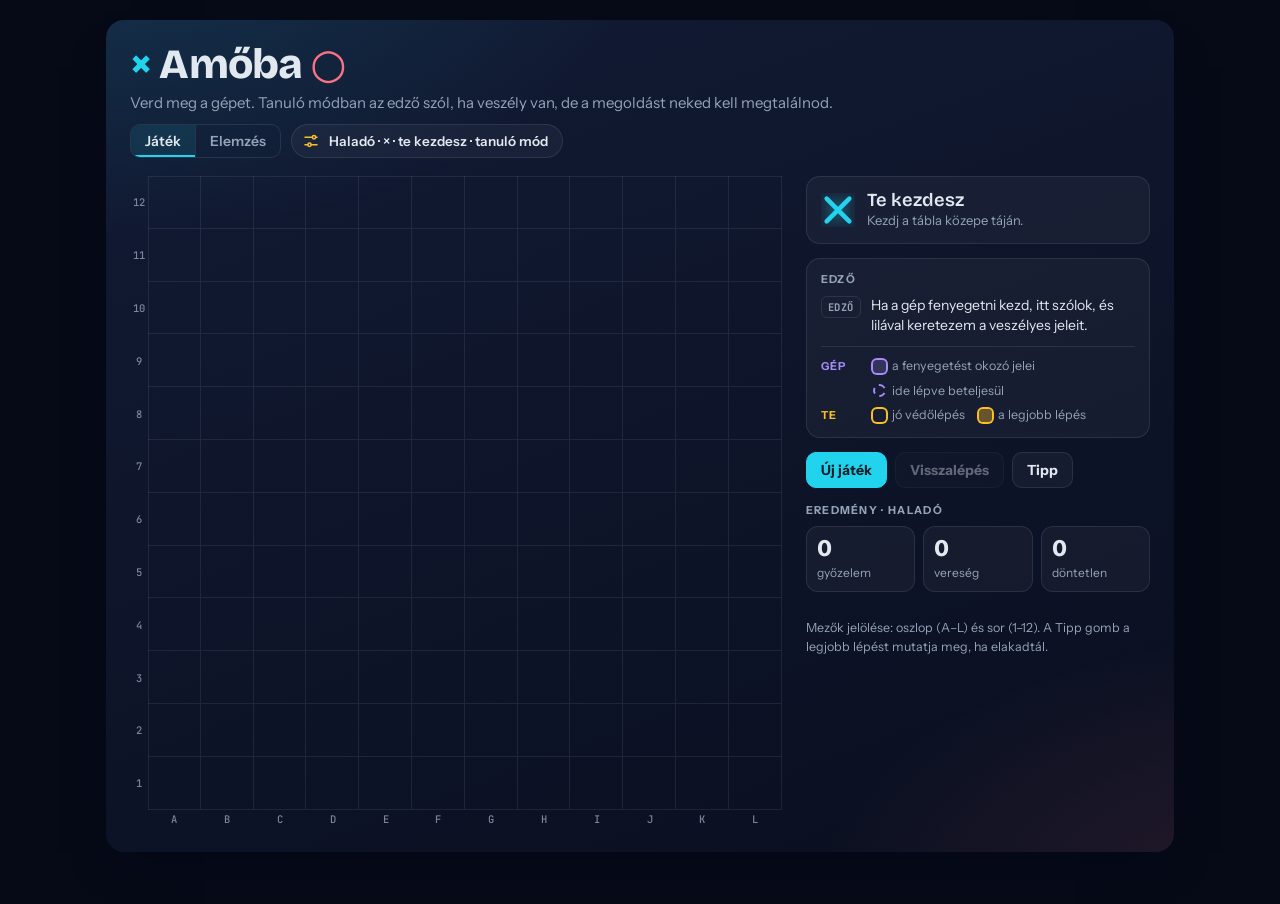
==== commit f6b5c89e: "update amoba" ====
--- a/amoba.html
+++ b/amoba.html
@@ -186,6 +186,9 @@
 .plan{border:1px solid rgba(251,191,36,.35); border-radius:14px; background:rgba(251,191,36,.04); padding:12px 14px}
 .plan-head{display:flex; justify-content:space-between; align-items:center; gap:8px; margin-bottom:8px}
 .plan-head .label{margin:0; color:var(--amoba-gold)}
+.plan.trap{border-color:rgba(167,139,250,.45); background:rgba(167,139,250,.05)}
+.plan.trap .plan-head .label{color:var(--amoba-violet)}
+.plan li .forced{font-size:11px; font-weight:700; letter-spacing:.06em; text-transform:uppercase; color:var(--amoba-o); margin-left:4px}
 .plan ol{list-style:none; margin:0; padding:0; display:flex; flex-direction:column; gap:4px}
 .plan li{display:grid; grid-template-columns:22px 40px minmax(0,1fr); gap:8px; align-items:baseline; font-size:14px; padding:4px 6px; border-radius:8px; cursor:default}
 .plan li:hover{background:rgba(148,163,184,.08)}
@@ -204,9 +207,9 @@
 .scrim.open{opacity:1; pointer-events:auto}
 .drawer{position:fixed; top:0; right:0; bottom:0; width:min(420px, 92vw); z-index:50; display:flex; flex-direction:column;
   color:var(--amoba-text); background:linear-gradient(170deg, #16213f 0%, #0b1122 100%); border-left:1px solid var(--amoba-border);
-  box-shadow:-24px 0 48px -12px rgba(0,0,0,.65); transform:translateX(104%); transition:transform .3s cubic-bezier(.2,.8,.2,1);
+  box-shadow:-24px 0 48px -12px rgba(0,0,0,.65); transform:translateX(104%); visibility:hidden; transition:transform .3s cubic-bezier(.2,.8,.2,1), visibility 0s linear .3s;
   padding-top:env(safe-area-inset-top, 0px); padding-bottom:env(safe-area-inset-bottom, 0px); padding-right:env(safe-area-inset-right, 0px)}
-.drawer.open{transform:none}
+.drawer.open{transform:none; visibility:visible; transition:transform .3s cubic-bezier(.2,.8,.2,1)}
 .drawer-head{display:flex; align-items:center; justify-content:space-between; gap:12px; padding:18px 20px 10px}
 .drawer-head h2{margin:0; font-family:var(--f-display); font-weight:800; font-size:1.5rem}
 .iconbtn{width:38px; height:38px; display:grid; place-items:center; border-radius:10px; border:1px solid var(--amoba-border); background:var(--amoba-surface); color:var(--amoba-text); cursor:pointer}
@@ -233,6 +236,57 @@
   .settings-btn{font-size:12.5px}
 }
 
+/* ===== Mód választó ===== */
+.head-right{display:flex; flex-wrap:wrap; align-items:center; gap:10px; justify-content:flex-end}
+.modes button{padding:7px 14px}
+/* ===== Elemzés mód ===== */
+.tools{border:1px solid var(--amoba-border); border-radius:14px; background:var(--amoba-surface); padding:12px 14px; display:flex; flex-direction:column; gap:10px}
+.tool-row{display:grid; grid-template-columns:auto auto; gap:12px 18px; justify-content:start}
+.tool-row .seg button{min-width:44px; font-size:15px}
+#aTool button[data-v="1"]{color:var(--amoba-x)} #aTool button[data-v="2"]{color:var(--amoba-o)}
+.tools .note{margin:0}
+.switch.small .t{font-weight:500; font-size:13.5px; color:var(--amoba-muted)}
+.switch.small .track{transform:scale(.85); transform-origin:left center}
+.tools .note.warnc{color:var(--amoba-o)}
+.btn .ic{width:17px; height:17px; vertical-align:-3px; margin-right:6px}
+label.btn{display:inline-flex; align-items:center}
+.btn.gold{border-color:rgba(251,191,36,.6); color:#fde7a6}
+.runbar{display:flex; flex-wrap:wrap; align-items:center; gap:8px 14px}
+.runbar .run{min-width:170px; justify-content:center; display:inline-flex; align-items:center}
+.runbar .run.stop{background:transparent; color:var(--amoba-o); border-color:rgba(251,113,133,.6)}
+.run-state{font-size:13px; color:var(--amoba-muted)}
+.res.stale{opacity:.55}
+.res{border:1px solid var(--amoba-border); border-radius:14px; background:var(--amoba-surface); padding:12px 14px; cursor:pointer; outline:none}
+.res.focus{border-color:rgba(251,191,36,.55); box-shadow:inset 3px 0 0 var(--amoba-gold)}
+.res:focus-visible{outline:2px solid var(--amoba-gold); outline-offset:2px}
+.res-head{display:flex; align-items:center; gap:10px; margin-bottom:8px}
+.res-head .who{width:24px; height:24px; flex:none}
+.res-head .who svg{width:100%; height:100%}
+.res-head h3{margin:0; font-family:var(--f-display); font-size:1.08rem; font-weight:600}
+.res-head .hint{margin-left:auto; font-size:12px; color:var(--amoba-muted)}
+.res ul{list-style:none; margin:0; padding:0; display:flex; flex-direction:column; gap:8px}
+.res li{display:grid; grid-template-columns:auto minmax(0,1fr); gap:10px; align-items:start; font-size:14px; line-height:1.45}
+.res .plan-mini{margin:8px 0 0; padding:0; list-style:none; display:flex; flex-direction:column; gap:3px}
+.res .plan-mini li{grid-template-columns:20px 22px minmax(0,1fr); gap:6px; font-size:13.5px}
+.res .plan-mini .n{font:700 12.5px var(--f-mono); text-align:center}
+.res .plan-mini .n.s{color:var(--amoba-gold)} .res .plan-mini .n.o{color:var(--amoba-violet)}
+.res .plan-mini .g{width:16px; height:16px} .res .plan-mini .g svg{width:100%; height:100%}
+.res .forced{font-size:10.5px; font-weight:700; letter-spacing:.06em; text-transform:uppercase; color:var(--amoba-o); margin-left:4px}
+.res .busy-line{font-size:13.5px; color:var(--amoba-muted)}
+.res.compact .plan-mini{display:none}
+/* ===== Beolvasás ===== */
+.scan{position:fixed; inset:0; z-index:60; display:flex; flex-direction:column; gap:10px; background:#070b17; color:var(--amoba-text);
+  padding:max(12px, env(safe-area-inset-top, 0px)) max(16px, env(safe-area-inset-right, 0px)) max(14px, env(safe-area-inset-bottom, 0px)) max(16px, env(safe-area-inset-left, 0px))}
+.scan-head{display:flex; align-items:center; justify-content:space-between; gap:12px}
+.scan-head h2{margin:0; font-family:var(--f-display); font-weight:800; font-size:1.35rem}
+.scan-note{margin:0; max-width:70ch}
+.scan-stage{flex:1; min-height:0; display:flex; align-items:center; justify-content:center}
+.scan-stage canvas{touch-action:none; max-width:100%; max-height:100%; border-radius:10px; cursor:grab}
+.scan-ctrl{display:flex; flex-wrap:wrap; gap:10px 18px; align-items:center; justify-content:center}
+.stepper{display:flex; align-items:center; gap:8px; font-size:14px; color:var(--amoba-muted)}
+.stepper b{min-width:2ch; text-align:center; color:var(--amoba-text); font-variant-numeric:tabular-nums; font-size:16px}
+.stepper .iconbtn{width:34px; height:34px; font-size:18px}
+
 /* ===== Reszponzív elrendezés =====
    Széles: tábla balra (görgetéskor a helyén marad), panel jobbra.
    Keskeny: egy oszlop, a panel a tábla szélességéhez igazodik.
@@ -285,6 +339,7 @@
   .overlay h2{font-size:1.6rem}
 }
 @media (max-width: 599px){ .panel{max-width:calc(var(--cell) * 12 + 14px)} }
+@media (max-width: 599px){ .head-right{width:100%; justify-content:space-between} .tool-row{grid-template-columns:1fr} .res{padding:10px 12px} }
 @media (prefers-reduced-motion: reduce){ *{animation:none!important; transition:none!important} }
 </style>
 </head>
@@ -296,15 +351,20 @@
   <div class="head">
     <div>
       <h1><span class="x">×</span> Amőba <span class="o">○</span></h1>
-      <p>Verd meg a gépet. Tanuló módban az edző szól, ha veszély van, de a megoldást neked kell megtalálnod.</p>
+      <p id="headSub">Verd meg a gépet. Tanuló módban az edző szól, ha veszély van, de a megoldást neked kell megtalálnod.</p>
+    </div>
+    <div class="head-right">
+    <div class="modes seg" id="modes" role="tablist" aria-label="Mód">
+      <button role="tab" data-mode="play">Játék</button><button role="tab" data-mode="ana">Elemzés</button>
     </div>
     <button class="settings-btn" id="openSettings" aria-haspopup="dialog" aria-controls="drawer" aria-expanded="false">
       <svg viewBox="0 0 24 24" aria-hidden="true"><path d="M4 7h10M18 7h2M4 17h4M12 17h8" fill="none" stroke="currentColor" stroke-width="2" stroke-linecap="round"/><circle cx="16" cy="7" r="2.2" fill="none" stroke="currentColor" stroke-width="2"/><circle cx="10" cy="17" r="2.2" fill="none" stroke="currentColor" stroke-width="2"/></svg>
       <span id="summary"></span>
     </button>
+    </div>
   </div>
 
-  <div class="arena">
+  <div class="arena" id="playArena">
     <div class="boardwrap">
       <div class="board" id="board" role="grid" aria-label="Játéktábla 12×12"></div>
       <div class="overlay" id="over" hidden>
@@ -323,7 +383,7 @@
       </div>
 
       <div class="plan" id="plan" hidden>
-        <div class="plan-head"><p class="label">A tipp mögötti terv</p><button class="linkbtn" id="planHide">Elrejt</button></div>
+        <div class="plan-head"><p class="label" id="planTitle">A tipp mögötti terv</p><button class="linkbtn" id="planHide">Elrejt</button></div>
         <ol id="planList"></ol>
         <p class="sum" id="planSum"></p>
       </div>
@@ -356,6 +416,67 @@
       <p class="foot">Mezők jelölése: oszlop (A–L) és sor (1–12). A Tipp gomb a legjobb lépést mutatja meg, ha elakadtál.</p>
     </div>
   </div>
+  <div class="arena" id="anaArena" hidden>
+    <div class="boardwrap">
+      <div class="board" id="aboard" role="grid" aria-label="Elemzendő állás, 12×12"></div>
+    </div>
+    <div class="panel">
+      <div class="tools">
+        <div class="tool-row">
+          <div>
+            <p class="label">Következő jel</p>
+            <div class="seg" id="aTool"><button data-v="1" aria-label="× lerakása">×</button><button data-v="2" aria-label="○ lerakása">○</button><button data-v="0">Radír</button></div>
+          </div>
+          <div>
+            <p class="label">Ki lép?</p>
+            <div class="seg" id="aTurn"><button data-v="1">× lép</button><button data-v="2">○ lép</button></div>
+          </div>
+        </div>
+        <label class="switch small"><input type="checkbox" id="aAlt"><span class="track"></span><span class="t">Felváltva: × után automatikusan ○ jön, és fordítva</span></label>
+        <p class="note" id="aCount"></p>
+        <div class="row">
+          <label class="btn gold" for="aImg"><svg class="ic" viewBox="0 0 24 24" aria-hidden="true"><path d="M4 8h3l2-2.5h6L17 8h3v11H4z" fill="none" stroke="currentColor" stroke-width="1.8" stroke-linejoin="round"/><circle cx="12" cy="13" r="3.4" fill="none" stroke="currentColor" stroke-width="1.8"/></svg>Fotó vagy kép</label>
+          <input type="file" id="aImg" accept="image/*" hidden>
+          <button class="btn" id="aFromGame">Játszma átvétele</button>
+        </div>
+        <p class="note">A telefon felkínálja a fotózást és a fotókönyvtárat is. Ha a kamera fekete képet ad, fotózd le a táblát a Kamera alkalmazással, és utána a fotókönyvtárból válaszd ki.</p>
+        <div class="row">
+          <button class="btn" id="aUndo">Visszavonás</button>
+          <button class="btn" id="aClear">Tábla törlése</button>
+        </div>
+      </div>
+      <div class="runbar">
+        <button class="btn primary run" id="aRun"><svg class="ic" viewBox="0 0 24 24" aria-hidden="true"><path d="M8 5v14l11-7z" fill="currentColor"/></svg><span>Elemzés indítása</span></button>
+        <span class="run-state" id="aRunState" aria-live="polite"></span>
+      </div>
+      <div class="res" id="aRes1" tabindex="0"></div>
+      <div class="res" id="aRes2" tabindex="0"></div>
+      <div class="row">
+        <button class="btn" id="aStep" disabled>Lépés</button>
+        <button class="btn" id="aVs" disabled>Folytatás a gép ellen</button>
+      </div>
+    </div>
+  </div>
+
+  <div class="scan" id="scan" role="dialog" aria-modal="true" aria-labelledby="scanTitle" hidden>
+    <div class="scan-head">
+      <h2 id="scanTitle">Tábla beolvasása</h2>
+      <button class="iconbtn" id="scanClose" aria-label="Bezárás"><svg viewBox="0 0 24 24" aria-hidden="true"><path d="M6 6l12 12M18 6L6 18" fill="none" stroke="currentColor" stroke-width="2.2" stroke-linecap="round"/></svg></button>
+    </div>
+    <p class="note scan-note" id="scanIntro"></p>
+    <div class="scan-stage" id="scanStage"><canvas id="scanCv"></canvas></div>
+    <p class="note scan-note" id="scanHint" aria-live="polite"></p>
+    <div class="scan-ctrl" id="scanAuto">
+      <button class="btn" id="scanManual">Kézi rács</button>
+      <button class="btn primary" id="scanTake">Átvétel</button>
+    </div>
+    <div class="scan-ctrl" id="scanMan" hidden>
+      <div class="stepper"><span>Oszlopok</span><button class="iconbtn" data-k="cols" data-d="-1" aria-label="Kevesebb oszlop">−</button><b id="scanCols">12</b><button class="iconbtn" data-k="cols" data-d="1" aria-label="Több oszlop">+</button></div>
+      <div class="stepper"><span>Sorok</span><button class="iconbtn" data-k="rows" data-d="-1" aria-label="Kevesebb sor">−</button><b id="scanRows">12</b><button class="iconbtn" data-k="rows" data-d="1" aria-label="Több sor">+</button></div>
+      <button class="btn primary" id="scanGo">Felismerés</button>
+    </div>
+  </div>
+
   <div class="scrim" id="scrim"></div>
   <aside class="drawer" id="drawer" role="dialog" aria-modal="true" aria-labelledby="drawerTitle" aria-hidden="true" inert>
     <div class="drawer-head">
@@ -576,6 +697,24 @@
 // ---- Fenyegetés-keresés (VCF: csak négyesek, VCT: négyesek + nyitott hármasok) ----
 function mkCtx(ms, maxNodes){ return { deadline: Date.now() + ms, n: 0, max: maxNodes || 1e9, out: false }; }
 function tick(ctx){ ctx.n++; if (ctx.n > ctx.max || ((ctx.n & 63) === 0 && Date.now() > ctx.deadline)) ctx.out = true; return ctx.out; }
+// ---- Állás-memória (transzpozíciós tábla): egy állás eredménye bármilyen lépéssorrendből érvényes ----
+var ZA = new Int32Array(NN * 3), ZB = new Int32Array(NN * 3);
+(function(){ var s = 0x2545F491; function r(){ s ^= s << 13; s ^= s >>> 17; s ^= s << 5; return s | 0; }
+  for (var i = 0; i < NN * 3; i++){ ZA[i] = r(); ZB[i] = r(); } })();
+function hkey(b, p, kind){
+  var a = p * 0x9E3779B1 + kind * 0x85EBCA77, c = p * 0x27D4EB2F + kind * 0x165667B1;
+  for (var i = 0; i < NN; i++){ var v = b[i]; if (v){ a ^= ZA[i*3 + v]; c ^= ZB[i*3 + v]; } }
+  return (a >>> 0) * 2097152 + ((c >>> 0) & 0x1FFFFF);
+}
+var TT = new Map();
+function ttGet(k){ return TT.get(k); }
+function ttPut(k, win, depth, move){
+  if (TT.size > 400000) TT.clear();
+  var e = TT.get(k);
+  if (!e){ e = { w: 99, f: -1, m: -1 }; TT.set(k, e); }
+  if (win){ if (depth < e.w){ e.w = depth; e.m = move; } }
+  else if (depth > e.f) e.f = depth;
+}
 // p lép; visszaadja a nyerő első lépést, vagy -1-et
 function vct(b, p, depth, ctx, threes){
   if (tick(ctx)) return -1;
@@ -583,22 +722,27 @@
   var mine = fiveSquares(b, p); if (mine.length) return mine[0];
   var theirs = fiveSquares(b, q);
   if (theirs.length >= 2) return -1;
+  var key = hkey(b, p, threes ? 1 : 2), e = ttGet(key);
+  if (e){ if (e.w <= depth) return e.m; if (e.f >= depth) return -1; }
+  var res = -1;
   if (theirs.length === 1){
     var c = theirs[0]; b[c] = p;
     var ok = defend(b, p, depth, ctx, threes);
-    b[c] = 0; return ok ? c : -1;
-  }
-  if (depth <= 0) return -1;
-  var moves = threatMoves(b, p, threes && depth >= 2);
-  for (var n = 0; n < moves.length; n++){
-    var m = moves[n];
-    b[m] = p;
-    var w = defend(b, p, depth - 1, ctx, threes);
-    b[m] = 0;
-    if (w) return m;
-    if (ctx.out) return -1;
-  }
-  return -1;
+    b[c] = 0; res = ok ? c : -1;
+  } else if (depth > 0){
+    var moves = threatMoves(b, p, threes && depth >= 2);
+    if (e && e.m >= 0){ var ix = moves.indexOf(e.m); if (ix > 0){ moves.splice(ix, 1); moves.unshift(e.m); } }
+    for (var n = 0; n < moves.length; n++){
+      var m = moves[n];
+      b[m] = p;
+      var w = defend(b, p, depth - 1, ctx, threes);
+      b[m] = 0;
+      if (w){ res = m; break; }
+      if (ctx.out) return -1;
+    }
+  }
+  if (!ctx.out) ttPut(key, res >= 0, depth, res);
+  return res;
 }
 // q lép; igaz, ha p minden védekezés után is nyer
 function defend(b, p, depth, ctx, threes){
@@ -607,24 +751,32 @@
   if (fiveSquares(b, q).length) return false;
   var pf = fiveSquares(b, p);
   if (pf.length >= 2) return true;
+  var key = hkey(b, p, threes ? 3 : 4), e = ttGet(key);
+  if (e){ if (e.w <= depth) return true; if (e.f >= depth) return false; }
   var replies;
   if (pf.length === 1) replies = pf;
   else {
     var S = openFourSquares(b, p);
-    if (!S.length) return false;
+    if (!S.length){ ttPut(key, false, 99, -1); return false; }
     replies = fullDefenses(b, p, S);
     var cf = fourMoves(b, q);
     for (var k = 0; k < cf.length; k++) if (replies.indexOf(cf[k]) < 0) replies.push(cf[k]);
-    if (!replies.length) return true;
-  }
+    if (!replies.length){ ttPut(key, true, 0, -1); return true; }
+  }
+  // a korábban cáfoló védekezést próbáljuk először
+  if (e && e.m >= 0){ var ix = replies.indexOf(e.m); if (ix > 0){ replies.splice(ix, 1); replies.unshift(e.m); } }
+  var res = true, refute = -1;
   for (var n = 0; n < replies.length; n++){
     var r = replies[n];
     b[r] = q;
     var w = vct(b, p, depth, ctx, threes);
     b[r] = 0;
-    if (w < 0) return false;
-  }
-  return true;
+    if (ctx.out) return false;
+    if (w < 0){ res = false; refute = r; break; }
+  }
+  if (res) ttPut(key, true, depth, -1);
+  else { ttPut(key, false, depth, -1); var ee = TT.get(key); if (ee) ee.m = refute; }
+  return res;
 }
 // p kényszerítő nyerése: először VCF, aztán VCT
 // mint forcedWin, de jelzi, ha az idő lejárt (ilyenkor a "nincs nyerés" nem biztos)
@@ -948,7 +1100,8 @@
   res.cause.open = causeOf(b, res.open, m, C_OTHREE);
   res.cause.fork = causeOf(b, res.forks, m, C_OTHREE);
   if (res.trap) res.cause.trap = causeOf(b, [res.trap.i], m, C_OTHREE);
-  var mw = forcedWin(b, u, 12, 0, ms * 0.05);
+  if (res.trap) res.trapLine = trapLine(b, m, Math.min(2500, ms * 0.25));
+  var mw = forcedWin(b, u, 14, 4, ms * 0.12);
   if (mw) res.myWin = mw;
   if (res.open.length || res.forks.length || res.trap){
     var cand = uniq(res.openDef.concat(res.forks, res.trap ? [res.trap.i] : [], res.open, fourMoves(b, u)));
@@ -971,6 +1124,7 @@
       .sort(function(x, y){ return y[1] - x[1]; }).slice(0, 8).map(function(x){ return x[0]; });
     cand = uniq(cand.concat(extra));
     cand = cand.map(function(i){ return [i, scoreCell(b, i, m) * 1.1 + scoreCell(b, i, u)]; }).sort(function(x, y){ return y[1] - x[1]; }).map(function(x){ return x[0]; }).slice(0, 22);
+    res.cand = cand.slice(0, 8);
     var deadline = t0 + ms * 0.8;
     var pending = cand.slice(), round = 0;
     // több kör: ami lejárt időben, az a maradék időből újra kap
@@ -1009,31 +1163,41 @@
   return res;
 }
 // Vesztes-e az állás u számára (u jön)?
-function isLost(b, m, ms, vctD){
-  vctD = vctD || 4;
-  var u = 3 - m;
-  if (fiveSquares(b, u).length) return false;
+// u jön: 'lost' (minden lépésére bizonyított a gép nyerése), 'saved' (van bizonyítottan mentő lépés), 'unknown'
+function lostStatus(b, m, ms, vctD){
+  vctD = vctD || 5;
+  var u = 3 - m, end = Date.now() + ms;
+  if (fiveSquares(b, u).length) return { s: 'saved', move: fiveSquares(b, u)[0] };
   var f = fiveSquares(b, m);
-  if (f.length >= 2) return true;
-  if (!forcedWin(b, m, 16, vctD, ms * 0.2)) return false;
-  var cells = nearCells(b, 2), per = Math.max(30, ms * 0.8 / Math.max(1, cells.length));
+  if (f.length >= 2) return { s: 'lost' };
+  var pre = forcedWinX(b, m, 16, vctD, ms * 0.2);
+  if (!pre.win && !pre.unsure) return { s: 'saved', move: -1 };
+  var cells = f.length ? f : nearCells(b, 2);
+  // a fenyegetéshez közeli, erős mezők előre
+  cells = cells.map(function(i){ return [i, scoreCell(b, i, m) + scoreCell(b, i, u)]; }).sort(function(x, y){ return y[1] - x[1]; }).map(function(x){ return x[0]; });
+  var unknown = false;
   for (var n = 0; n < cells.length; n++){
-    if (verdictOf(b, cells[n], u, vctD, per).v !== 'lose') return false;
-  }
-  return true;
-}
-// A legutóbbi lépésed, amely után az állás elveszett: hány lépést kell visszavonni
+    var rem = end - Date.now();
+    var vd = verdictOf(b, cells[n], u, vctD, Math.max(40, rem / (cells.length - n)));
+    if (vd.v === 'safe') return { s: 'saved', move: cells[n] };
+    if (vd.v === 'unknown') unknown = true;
+  }
+  return { s: unknown ? 'unknown' : 'lost' };
+}
+function isLost(b, m, ms, vctD){ return lostStatus(b, m, ms, vctD).s === 'lost'; }
+// Visszafelé keresi azt a lépésedet, amely előtt még volt bizonyítottan mentő lépés
 function findMistake(b, moves, user, ms){
   var m = 3 - user, bb = Int8Array.from(b), list = moves.slice();
-  var back = 0, steps = 0, t0 = Date.now();
-  while (list.length && steps < 6 && Date.now() - t0 < ms){
-    // vissza a felhasználó előző lépése előttig
+  var back = 0, steps = 0, t0 = Date.now(), lastBack = 0, lastMove = -1;
+  while (list.length && steps < 10 && Date.now() - t0 < ms){
     do { var mv = list.pop(); bb[mv.i] = 0; back++; } while (list.length && list[list.length - 1].p === user);
     if (mv.p !== user) break;
     steps++;
-    if (!isLost(bb, m, Math.min(2500, ms / 3), 5)) return { back: back, move: mv.i };
-  }
-  return { back: back, move: -1 };
+    lastBack = back; lastMove = mv.i;
+    var st = lostStatus(bb, m, Math.min(4000, Math.max(800, (ms - (Date.now() - t0)) / 2)), 6);
+    if (st.s === 'saved' && st.move !== mv.i) return { back: back, move: mv.i, alt: st.move, sure: true };
+  }
+  return { back: lastBack, move: lastMove, sure: false };
 }
 // Lépés előtti ellenőrzés: ha u ide lép, nyer-e a gép kényszerítéssel?
 function checkMove(b, i, u, ms, vctD){
@@ -1097,7 +1261,78 @@
   return line;
 }
 
-if (typeof module !== 'undefined') module.exports = { N: N, toName: toName, fiveSquares: fiveSquares, chooseMove: chooseMove, analyze: analyze, checkMove: checkMove, isFiveAt: isFiveAt, winCells: winCells, forcedWin: forcedWin, openFourSquares: openFourSquares, scoreCell: scoreCell, isLost: isLost, findMistake: findMistake, evalBoard: evalBoard, planLine: planLine, genMoves: genMoves, forcedWinX: forcedWinX };
+// ---- A gép kényszerítő sorozata (a csapda bemutatásához): ha a játékos nem lép közbe ----
+function trapLine(b0, m, ms){
+  var b = Int8Array.from(b0), u = 3 - m, line = [], end = Date.now() + ms;
+  for (var k = 0; k < 7; k++){
+    var f = fiveSquares(b, m);
+    if (f.length){ line.push({ i: f[0], side: 'm', kind: 'five' }); return { line: line, end: 'five' }; }
+    var uf = fiveSquares(b, u), mv;
+    if (uf.length) mv = uf[0];
+    else {
+      var r = forcedWinX(b, m, 16, 6, Math.max(60, (end - Date.now()) / 2));
+      if (!r.win) break;
+      mv = r.win.i;
+    }
+    var d = describeMove(b, mv, m);
+    line.push({ i: mv, side: 'm', kind: d.kind });
+    b[mv] = m;
+    var of = fiveSquares(b, m);
+    if (of.length >= 2) return { line: line, end: 'double', squares: of };
+    var rep;
+    if (of.length === 1) rep = of[0];
+    else {
+      var S = openFourSquares(b, m);
+      if (!S.length) continue;
+      var defs = fullDefenses(b, m, S);
+      if (!defs.length) return { line: line, end: 'fork', squares: S };
+      rep = defs[0];
+    }
+    var du = describeMove(b, rep, u);
+    line.push({ i: rep, side: 'u', kind: du.kind, forced: of.length === 1 });
+    b[rep] = u;
+  }
+  return line.length ? { line: line, end: 'open' } : null;
+}
+
+// ---- Tetszőleges állás értékelése: s jön ----
+function analyzePosition(b, s, ms){
+  var o = 3 - s, t0 = Date.now(), res = { side: s };
+  var left = function(){ return Math.max(200, ms - (Date.now() - t0)); };
+  res.myFive = fiveSquares(b, s);
+  res.oppFive = fiveSquares(b, o);
+  if (res.myFive.length){ res.state = 'win1'; res.best = res.myFive[0]; return res; }
+  // a másik fél fenyegetései (s szemszögéből, s jön)
+  res.threat = analyze(b, o, ms * 0.35, 6);
+  // ha maradt bizonytalanság, újra (a memória miatt a második kör már a korábbi munkára épít)
+  for (var k = 0; k < 2 && res.threat.unsure && !res.threat.lost && Date.now() - t0 < ms * 0.6; k++) res.threat = analyze(b, o, ms * 0.3, 6);
+  // saját kényszerítő nyerés
+  var fw = res.oppFive.length >= 2 ? { win: null } : forcedWinX(b, s, 16, 6, Math.min(left() * 0.4, ms * 0.25));
+  if (fw.win){
+    res.state = 'win'; res.best = fw.win.i; res.winKind = fw.win.kind;
+    var tl = trapLine(b, s, Math.min(2500, left() * 0.5));
+    res.plan = tl ? tl.line : [{ i: fw.win.i, side: 'm', kind: 'four' }];
+    res.planEnd = tl ? tl.end : null; res.planSquares = tl ? tl.squares : null;
+    return res;
+  }
+  var mv = chooseMove(b, s, 4);
+  res.best = mv.i; res.why = mv.why;
+  var t = res.threat;
+  if (t.lost) res.state = 'lost';
+  else if (res.oppFive.length) res.state = 'block';
+  else if (t.open.length || t.forks.length || t.trap) res.state = 'defend';
+  else res.state = 'quiet';
+  // védekezésnél a bizonyítottan jó lépések közül válasszunk
+  if (res.state === 'defend' && t.defend.length && t.defend.indexOf(res.best) < 0){
+    var safe = t.defend.filter(function(c){ return t.verdicts[c] && t.verdicts[c].v === 'safe'; });
+    if (safe.length) res.best = safe[0];
+  }
+  if (res.state === 'block') res.best = res.oppFive[0];
+  res.plan = planLine(b, s, res.best, Math.min(2000, left()));
+  return res;
+}
+
+if (typeof module !== 'undefined') module.exports = { N: N, toName: toName, fiveSquares: fiveSquares, chooseMove: chooseMove, analyze: analyze, checkMove: checkMove, isFiveAt: isFiveAt, winCells: winCells, forcedWin: forcedWin, openFourSquares: openFourSquares, scoreCell: scoreCell, isLost: isLost, findMistake: findMistake, evalBoard: evalBoard, planLine: planLine, trapLine: trapLine, analyzePosition: analyzePosition, genMoves: genMoves, forcedWinX: forcedWinX };
 
 </script>
 <script>
@@ -1119,32 +1354,43 @@
   if (m.op === 'analyze') return analyze(b, m.p, m.ms, m.vct);
   if (m.op === 'check') return checkMove(b, m.i, m.p, m.ms, m.vct);
   if (m.op === 'mistake') return findMistake(b, m.moves, m.p, m.ms);
+  if (m.op === 'position') return analyzePosition(b, m.side, m.ms);
   if (m.op === 'hint'){ const r = chooseMove(b, m.p, 4); r.plan = planLine(b, m.p, r.i, 2200); return r; }
 }
 const workers = {};
+let workerUrl = null;
+function makeWorker(k){
+  const w = new Worker(workerUrl);
+  w.onmessage = e => { const f = pending.get(e.data.id); if (f){ pending.delete(e.data.id); f.res(e.data.r); } };
+  w.onerror = () => { delete workers[k]; };
+  workers[k] = w;
+}
 try{
   const src = document.getElementById('engine-src').textContent + '\n' + runOp.toString() + `
     self.onmessage = function(e){ var m = e.data; self.postMessage({ id: m.id, r: runOp(m, Int8Array.from(m.b)) }); };`;
-  const url = URL.createObjectURL(new Blob([src], { type: 'text/javascript' }));
-  for (const k of ['main', 'deep']){
-    const w = new Worker(url);
-    w.onmessage = e => { const f = pending.get(e.data.id); if (f){ pending.delete(e.data.id); f(e.data.r); } };
-    w.onerror = () => { delete workers[k]; };
-    workers[k] = w;
-  }
+  workerUrl = URL.createObjectURL(new Blob([src], { type: 'text/javascript' }));
+  makeWorker('main'); makeWorker('deep');
 }catch(e){}
+// a mély elemzést félbe lehet hagyni (a szálat újraindítjuk), hogy egy új lépés elemzésére ne kelljen várni
+function restartDeep(){
+  if (!workers.deep || !workerUrl) return;
+  workers.deep.terminate();
+  for (const [id, f] of pending) if (f.lane === 'deep'){ pending.delete(id); f.res(null); }
+  makeWorker('deep');
+}
 function compute(msg, lane){
   msg.b = Array.from(msg.b);
-  const w = workers[lane || 'main'];
+  lane = lane || 'main';
+  const w = workers[lane];
   if (!w){
     const b = Int8Array.from(msg.b);
     return new Promise(res => setTimeout(() => res(runOp(msg, b)), 20));
   }
-  return new Promise(res => { msg.id = ++reqId; pending.set(msg.id, res); w.postMessage(msg); });
+  return new Promise(res => { msg.id = ++reqId; pending.set(msg.id, { res, lane }); w.postMessage(msg); });
 }
 // az edző legalább olyan mélyen számol, mint az aktuális gépi szint
 const COACH = [
-  { vct: 4, ms: 2500 }, { vct: 4, ms: 2500 }, { vct: 4, ms: 3500 }, { vct: 5, ms: 5000 }, { vct: 6, ms: 8000 }
+  { vct: 5, ms: 5000 }, { vct: 5, ms: 5000 }, { vct: 5, ms: 5500 }, { vct: 6, ms: 6000 }, { vct: 6, ms: 8000 }
 ];
 
 // ---- Szintek ----
@@ -1244,7 +1490,7 @@
   renderSummary();
 }
 function renderSummary(){
-  $('#summary').textContent = `${LEVEL_INFO[g.level].name} · ${g.sym === 'x' ? '×' : '○'} · ${g.first === 1 ? 'te kezdesz' : 'a gép kezd'}${g.learn ? ' · tanuló mód' : ''}`;
+  $('#summary').textContent = `${LEVEL_INFO[g.level].name} · ${g.sym === 'x' ? '×' : '○'} · ${g.baseLen ? 'betöltött állás' : (g.first === 1 ? 'te kezdesz' : 'a gép kezd')}${g.learn ? ' · tanuló mód' : ''}`;
   const pendingFirst = (g.first === 1 ? 1 : 2) !== g.user && g.moves.some(m => m.p === g.user) && !g.over;
   $('#firstNote').hidden = !pendingFirst;
 }
@@ -1314,8 +1560,10 @@
   $('#statusSub').textContent = sub || '';
 }
 function refreshStatus(){ status.apply(null, lastStatus); }
+// a betöltött állás lépései nem vonhatók vissza
+const ownMoves = () => g.moves.slice(g.baseLen || 0).some(m => m.p === g.user);
 function setButtons(){
-  $('#undo').disabled = g.busy || !g.moves.some(m => m.p === g.user);
+  $('#undo').disabled = g.busy || !ownMoves();
   $('#hint').disabled = g.busy || g.over || !isUserTurn();
 }
 function coachList(items){
@@ -1330,9 +1578,10 @@
 
 // ---- Játékmenet ----
 function newGame(){
-  g.token++; g.b = new Int8Array(N*N); g.moves = []; g.over = false; g.busy = false;
+  g.token++; g.b = new Int8Array(N*N); g.moves = []; g.over = false; g.busy = false; g.baseLen = 0;
+  g.sym = store.get('sym', 'x') === 'o' ? 'o' : 'x';
   g.user = g.first === 1 ? 1 : 2; g.marks = {}; g.winLine = null; g.an = null; g.reveal = 0;
-  g.threatsSeen = 0; g.solvedAlone = 0; g.helped = 0; g.mistakeCell = -1; clearWarn(); clearPlan();
+  g.threatsSeen = 0; g.solvedAlone = 0; g.helped = 0; g.mistakeCell = -1; g.lostProven = false; extraNote = ''; clearWarn(); clearPlan();
   $('#over').hidden = true;
   renderBoard(); renderLevels(); renderCoach();
   if (g.user === 1){
@@ -1349,7 +1598,7 @@
 async function onCell(i){
   if (g.over || g.busy || !isUserTurn() || g.b[i]) return;
   const forcedBlock = g.an && g.an.five && g.an.five.length === 1 && g.an.five[0] === i;
-  if (g.learn && !(g.an && g.an.lost) && !forcedBlock){
+  if (g.learn && !(g.an && g.an.lost) && !g.lostProven && !forcedBlock){
     if (g.warn && g.warn.i === i) return commitUser(i, true);
     clearWarn();
     g.busy = true; setButtons();
@@ -1374,11 +1623,13 @@
   if (g.learn && hasThreat(g.an) && !g.an.lost){
     if (!ignoredWarn && g.reveal === 0 && !g.warnedTurn) g.solvedAlone++;
   }
+  if (g.extending){ g.extending = false; restartDeep(); }
   clearWarn(); clearPlan(); g.marks = {}; g.an = null; g.warnedTurn = false; g.mistakeCell = -1;
   const won = place(i, g.user);
   renderBoard(i); renderLevels();
   if (won) return finish(g.user);
   if (g.moves.length >= N*N) return finish(0);
+  extraNote = '';
   if (ignoredWarn && wasWarn) extraNote = `Ezzel a lépéssel (${toName(i)}) a gép kényszerítő nyerést kapott. Figyeld, hogyan csinálja, aztán lépj vissza!`;
   machineTurn();
 }
@@ -1417,30 +1668,33 @@
   setButtons();
 }
 function undo(){
-  if (g.busy || !g.moves.some(m => m.p === g.user)) return;
+  if (g.busy || !ownMoves()) return;
   g.token++; g.over = false; g.winLine = null; $('#over').hidden = true;
-  do { const m = g.moves.pop(); g.b[m.i] = 0; } while (g.moves.length && g.moves[g.moves.length - 1].p === g.user);
-  g.marks = {}; g.an = null; clearWarn(); clearPlan(); renderBoard(); renderLevels();
+  do { const m = g.moves.pop(); g.b[m.i] = 0; } while (g.moves.length > g.baseLen && g.moves[g.moves.length - 1].p === g.user);
+  g.marks = {}; g.an = null; g.lostProven = false; extraNote = ''; clearWarn(); clearPlan(); renderBoard(); renderLevels();
   if (!isUserTurn()) return machineTurn();
   status(g.user, 'Te jössz', 'Visszaléptél egyet.'); setButtons();
   if (g.learn) runAnalysis(); else renderCoach();
 }
 $('#undo').onclick = undo;
 async function backToMistake(){
-  if (g.busy || !g.moves.some(m => m.p === g.user)) return;
+  if (g.busy || !ownMoves()) return;
   g.busy = true; setButtons(); const tok = g.token;
-  status(g.user, 'Keresem a döntő hibát', '', true);
-  const r = await compute({ op: 'mistake', b: g.b, moves: g.moves, p: g.user, ms: 6000 });
+  status(g.user, 'Keresem a döntő hibát', 'Visszafelé ellenőrzöm a lépéseidet', true);
+  const r = await compute({ op: 'mistake', b: g.b, moves: g.moves.slice(g.baseLen || 0), p: g.user, ms: 15000 });
   if (tok !== g.token) return;
   g.busy = false;
   g.token++; g.over = false; g.winLine = null; $('#over').hidden = true;
   for (let k = 0; k < r.back && g.moves.length; k++){ const m = g.moves.pop(); g.b[m.i] = 0; }
   while (g.moves.length && !isUserTurn()){ const m = g.moves.pop(); g.b[m.i] = 0; }
-  g.marks = {}; g.an = null; clearWarn(); clearPlan(); g.mistakeCell = r.move;
+  g.marks = {}; g.an = null; g.lostProven = false; clearWarn(); clearPlan(); g.mistakeCell = r.move;
   renderBoard(); renderLevels(); setButtons();
-  if (r.move >= 0){
-    extraNote = `Itt hibáztál: miután ide léptél (${toName(r.move)}, szaggatott keret), már nem volt védekezés. Most keresd meg a jobb lépést!`;
+  if (r.move >= 0 && r.sure){
+    extraNote = `Itt hibáztál: miután ide léptél (${toName(r.move)}, szaggatott keret), már nem volt védekezés. Ebből az állásból még van mentés, keresd meg!`;
     status(g.user, 'Vissza a hibád elé', 'A döntő lépésed: ' + toName(r.move));
+  } else if (r.move >= 0){
+    extraNote = `A döntő hibát nem tudtam biztosan beazonosítani. Valószínűleg ez volt az (${toName(r.move)}, szaggatott keret), vagy egy még korábbi lépés.`;
+    status(g.user, 'Visszaléptem', 'Gyanús lépés: ' + toName(r.move));
   } else status(g.user, 'Te jössz', 'Nem találtam egyértelmű hibát, ennyit léptem vissza.');
   if (!isUserTurn()) return machineTurn();
   if (g.learn) runAnalysis(); else renderCoach();
@@ -1492,15 +1746,41 @@
   const still = () => tok === g.token && moveCount === g.moves.length && g.learn && !g.over;
   coachIdleBusy(true, 'elemzés');
   const quick = await compute({ op: 'analyze', b: g.b, p: machine(), ms: 700, vct: 3 }, 'deep');
-  if (!still()) return;
-  g.an = quick; g.reveal = 0; g.counted = false;
-  if (hasThreat(quick) && !quick.lost){ g.threatsSeen++; g.counted = true; }
-  applyReveal(true);
+  if (!quick || !still()) return;
+  g.counted = false; g.quickDefend = quick.defend || [];
+  // ha az állás már bizonyítottan elveszett, a gyors (sekélyebb) eredményt nem mutatjuk, csak a mélyet
+  if (!g.lostProven || quick.lost){
+    g.an = quick; g.reveal = 0;
+    if (hasThreat(quick) && !quick.lost){ g.threatsSeen++; g.counted = true; }
+    applyReveal(true);
+  }
   coachIdleBusy(true, 'mélyebb ellenőrzés');
-  const deep = await compute({ op: 'analyze', b: g.b, p: machine(), ms: C.ms, vct: C.vct }, 'deep');
-  if (!still()) return;
+  let deep = await compute({ op: 'analyze', b: g.b, p: machine(), ms: C.ms, vct: C.vct }, 'deep');
+  if (!deep || !still()) return;
+  // ha maradt el nem döntött lépés, tovább számolunk, amíg a játékos gondolkodik
+  g.extending = true;
+  for (let k = 0; k < 4 && deep.unsure && !deep.lost; k++){
+    showDeep(deep, quick);
+    coachIdleBusy(true, 'még számolok');
+    const more = await compute({ op: 'analyze', b: g.b, p: machine(), ms: C.ms * 1.5, vct: C.vct }, 'deep');
+    if (!more || !still()){ g.extending = false; return; }
+    deep = more;
+  }
+  g.extending = false;
   coachIdleBusy(false);
+  showDeep(deep, quick);
+}
+function showDeep(deep, quick){
   deep.deep = true;
+  if (deep.lost) g.lostProven = true;
+  else if (g.lostProven){
+    const provenSafe = deep.defend.length && !deep.unsure && deep.defend.some(c => deep.verdicts[c] && deep.verdicts[c].v === 'safe');
+    if (provenSafe || !hasThreat(deep)){
+      g.lostProven = false;
+      extraNote = 'A gép nem a nyerő folytatást választotta, így újra van mentés. Most figyelj!';
+    } else { deep.lost = true; deep.sticky = true; }
+  }
+  if (g.an !== quick && !(g.an && g.an.deep)) g.reveal = 0;
   g.an = deep;
   if (!g.counted && hasThreat(deep) && !deep.lost){ g.threatsSeen++; g.counted = true; }
   applyReveal(!hasThreat(quick) && hasThreat(deep));
@@ -1523,10 +1803,13 @@
   g.marks = {};
   if (!g.learn || !r || g.over){ renderCoach(); renderBoard(); return; }
   const items = [];
-  if (extraNote){ items.push({ c: 'plain', tag: 'Megjegyzés', t: extraNote }); extraNote = ''; }
+  if (extraNote) items.push({ c: 'plain', tag: 'Megjegyzés', t: extraNote });
   const threat = hasThreat(r);
   if (r.myFive.length){
     items.push({ c: 'gold', tag: 'Nyerhetsz', t: 'Van egy lépésed, amellyel ötöt raksz ki. Keresd meg!' });
+  } else if (r.lost && r.sticky){
+    causeAll(r).forEach(i => addMark(i, 't-cause'));
+    items.push({ c: 'violet', tag: 'Elveszett', t: 'A gép a nyerő támadását folytatja, ebből az állásból már nincs mentés. Lépj vissza a hibádig, vagy játszd végig, és figyeld, hogyan fejezi be.' });
   } else if (r.lost && r.afterBlock){
     const blk = r.five[0], ab = r.afterBlock;
     causeAll(r).concat(ab.cause || []).forEach(i => addMark(i, 't-cause'));
@@ -1538,10 +1821,21 @@
     causeAll(r).forEach(i => addMark(i, 't-cause'));
     const dz = r.five.length ? r.five : [...new Set([...r.open, ...r.forks, ...(r.trap ? [r.trap.i] : [])])];
     dz.forEach(i => addMark(i, 't-danger'));
-    items.push({ c: 'violet', tag: 'Elveszett', t: (r.five.length >= 2
-      ? `A gépnek két nyerő mezője van (${sqList(r.five)}), egyszerre csak egyet tudsz lezárni.`
-      : `A gépnek egyszerre több fenyegetése van (${sqList(dz.slice(0, 4))}), és egy lépéssel nem tudod mindet megállítani.`) +
-      ' Bármit lépsz, kikényszeríti a győzelmet. A hiba korábban történt: lépj vissza oda, és keresd meg a jobb lépést.' });
+    let why;
+    if (r.five.length >= 2) why = `A gépnek két nyerő mezője van (${sqList(r.five)}), egyszerre csak egyet tudsz lezárni.`;
+    else {
+      // a kézenfekvő védekezések és a gép válasza rájuk
+      const pool = [...new Set([...(g.quickDefend || []), ...(r.cand || []).slice(0, 2), ...(r.openDef || []), ...r.forks, ...(r.trap ? [r.trap.i] : []), ...(r.cand || [])])];
+      const defs = pool.filter(c => r.verdicts && r.verdicts[c] && r.verdicts[c].at >= 0).slice(0, 4);
+      const kind = r.open.length ? 'A gép nyitott hármasát' : (r.forks.length ? 'A gép villapontját' : 'A gép támadását');
+      const where = r.open.length ? 'csak itt lehetne lezárni' : 'itt lehetne megelőzni';
+      if (defs.length){
+        defs.forEach(c => addMark(r.verdicts[c].at, 't-danger'));
+        why = `A kézenfekvő védekezések: ${sqList(defs)}. De mindegyik után marad a gépnek kényszerítő támadása: ` +
+          defs.map(c => `${sq(c)} után ${sq(r.verdicts[c].at)}`).join(', ') + '.';
+      } else why = `A gépnek egyszerre több fenyegetése van (${sqList(dz.slice(0, 4))}), és egy lépéssel nem tudod mindet megállítani.`;
+    }
+    items.push({ c: 'violet', tag: 'Elveszett', t: why + ' Bármit lépsz, kikényszeríti a győzelmet. A hiba korábban történt: lépj vissza oda, és keresd meg a jobb lépést.' });
   } else if (threat){
     causeAll(r).forEach(i => addMark(i, 't-cause'));
     const kinds = threatKinds(r);
@@ -1571,11 +1865,15 @@
           items.push({ c: 'violet', tag: 'Csapda', t: r.trap.kind === 'vcf'
             ? `A gépnek négyes-sorozata van a(z) ${sq(r.trap.i)} mezőtől. Minden négyesére kötelező lesz válaszolnod, a végén villát kap.`
             : `A gép a(z) ${sq(r.trap.i)} mezőtől hármasokkal és négyesekkel kényszerítő támadást tud indítani.` });
+          if (r.trapLine && r.trapLine.line.length > 1) items.push({ c: 'plain', tag: 'Menete', t: 'A sorozat lépéseit a táblán számok jelölik, és fent, a lila dobozban lépésenként olvashatod.' });
         }
       }
     }
-    if (g.reveal >= 2 && !r.deep && !r.five.length){
+    if (g.reveal >= 2 && (!r.deep || (r.unsure && g.extending)) && !r.five.length){
       items.push({ c: 'gold', tag: 'Megoldás', t: 'A legjobb védekezést most számolom ki pontosan, mélyebben előre nézve. Pár másodperc…' });
+    } else if (g.reveal >= 2 && r.myWin && !r.five.length){
+      addMark(r.myWin.i, 't-best');
+      items.push({ c: 'gold', tag: 'Megoldás', t: `Ne védekezz, támadj! A(z) ${sq(r.myWin.i)} mezőtől ${r.myWin.kind === 'vcf' ? 'négyesek sorozatával' : 'hármasokkal és négyesekkel'} kikényszerítheted a győzelmet, mielőtt a gép fenyegetése beérne.` });
     } else if (g.reveal >= 2){
       const best = r.defend[0];
       const defs = r.defend.length ? r.defend : (r.openDef || []);
@@ -1583,19 +1881,26 @@
       if (best >= 0 && best !== undefined) addMark(best, 't-best');
       if (r.five.length > 1) items.push({ c: 'gold', tag: 'Megoldás', t: `Ezt már nem lehet megvédeni: zárd le az egyiket (${sq(best)}). A hármasnál kellett volna közbelépni. Lépj vissza, és keresd meg!` });
       else items.push({ c: 'gold', tag: 'Megoldás', t: r.defend.length
-        ? `A legjobb lépés: ${sq(best)}.` + (r.defend.length > 1 ? ` Ezek is megállítják: ${sqList(r.defend.slice(1))}.` : '') + (r.unsure ? ' Mély számítással ezek ellen sem talált a gép kényszerítő nyerést.' : ' Ezek után a gépnek nincs kényszerítő nyerése.')
+        ? `A legjobb lépés: ${sq(best)}.` + trapNote(r, best) + (r.defend.length > 1 ? ` Ezek is megállítják: ${sqList(r.defend.slice(1))}.` : '') + (r.unsure ? ' Mély számítással ezek ellen sem talált a gép kényszerítő nyerést.' : ' Ezek után a gépnek nincs kényszerítő nyerése.')
         : (r.openDef && r.openDef.length ? `A hármas itt zárható le: ${sqList(r.openDef)}.` : 'Nem találtam lépést, ami mindent megállít. Próbálj saját négyessel időt nyerni.') });
     }
+  } else if (g.mistakeCell >= 0 && !g.b[g.mistakeCell]){
+    items.push({ c: 'violet', tag: 'Rejtett csapda', t: 'Itt még nem látszik közvetlen fenyegetés, de a gép csapdát épít. A szaggatott keretes lépésed után már nem volt mentés. Keress olyan lépést, amely a gép jelei között megtöri a vonalait. Ha elakadsz, a Tipp segít.' });
   } else {
     items.push({ c: 'plain', tag: 'Nyugi', t: 'Most nincs fenyegetés. Építkezz: olyan mezőre lépj, ahol két saját vonalad keresztezi egymást.' });
   }
   if (!r.myFive.length && r.myWin) items.push({ c: 'gold', tag: 'Lehetőség', t: r.myWin.kind === 'vcf' ? 'Neked is van kényszerítő négyes-sorozatod. Ha megtalálod, előbb nyersz.' : 'Neked is van kényszerítő támadásod. Keresd meg!' });
+  // a csapda menete: csak felfedés után, és csak ha nincs épp tipp-terv
+  if (!(g.plan && g.plan.kind === 'hint')){
+    if (threat && !r.lost && g.reveal >= 1 && r.trapLine && r.trapLine.line.length > 1 && !r.five.length && !r.open.length) showTrap(r.trapLine);
+    else if (g.plan && g.plan.kind === 'trap') clearPlan();
+  }
   coachList(items);
   if (g.mistakeCell >= 0 && !g.b[g.mistakeCell]) addMark(g.mistakeCell, 't-warn');
   $('#coachBtns').hidden = (!threat && !r.lost) || !!r.myFive.length;
   $('#rev1').hidden = g.reveal >= 1 || !!r.lost;
   $('#rev2').hidden = g.reveal >= 2 || !!r.lost;
-  $('#revBack').hidden = !r.lost || !g.moves.some(m => m.p === g.user);
+  $('#revBack').hidden = !r.lost || !ownMoves();
   if (r.lost) status(g.user, 'Ez az állás elveszett', 'Lépj vissza a hibád elé, vagy játszd végig.');
   renderStats();
   if (g.warn){ addMark(g.warn.i, 't-warn'); (g.warn.r.cause || []).forEach(c => addMark(c, 't-cause')); if (g.warn.why && g.warn.r.at >= 0) addMark(g.warn.r.at, 't-danger'); }
@@ -1632,9 +1937,48 @@
   block4: 'kénytelen lezárni a négyesedet', block3: 'lezárja a hármasodat', block3four: 'lezárja a hármasodat, és közben négyest csinál',
   prevent: 'elveszi a legjobb meződet', buildstrong: 'a saját vonalait erősíti', build: 'építkezik'
 };
+const Az = n => (n === 1 || n === 5 || (n >= 50 && n < 60)) ? 'Az' : 'A';
+const az = n => Az(n).toLowerCase();
+function trapNote(r, best){
+  if (!r.trapLine) return '';
+  const k = r.trapLine.line.findIndex(s => s.i === best);
+  if (k < 0){
+    const sqs = r.trapLine.squares || [];
+    return sqs.includes(best) ? ` Ez annak a villának az egyik pontja, amellyel a gép ${az(r.trapLine.line.length)} ${r.trapLine.line.length}. lépés után nyerne: előre elfoglalod, így a sorozat végén nem lesz két fenyegetése.` : '';
+  }
+  const s = r.trapLine.line[k];
+  if (k === 0) return ' Ezzel elfoglalod azt a mezőt, ahonnan a gép a sorozatot indítaná.';
+  return ` Ez a sorozat ${k + 1}. lépésének mezője (${s.side === 'm' ? 'ahova a gép lépne' : 'ahova kényszerítene'}), így a támadása elakad.`;
+}
+function showTrap(tl){
+  const line = tl.line;
+  g.plan = { line, map: {}, kind: 'trap' };
+  line.forEach((s, k) => { g.plan.map[s.i] = { n: k + 1, side: s.side }; });
+  $('#plan').classList.add('trap');
+  $('#planTitle').textContent = 'Így nyerne a gép, ha nem lépsz közbe';
+  $('#planList').innerHTML = line.map((s, k) =>
+    `<li class="${s.side}" data-i="${s.i}"><span class="n">${k + 1}.</span><span class="who">${s.side === 'u' ? 'Te' : 'Gép'}</span><span>${sq(s.i)} ${(s.side === 'u' ? PLAN_U : PLAN_M)[s.kind] || ''}${s.forced ? '<span class="forced">kötelező</span>' : ''}</span></li>`).join('');
+  const forcedSteps = line.map((s, k) => s.forced ? k + 1 : 0).filter(Boolean);
+  let sum = '';
+  if (forcedSteps.length) sum += `${Az(forcedSteps[0])} ${forcedSteps.join('. és ')}. lépésben nincs választásod: a gép négyesét kötelező lezárni, így ő dönti el, hova lépsz. `;
+  if (tl.end === 'fork' || tl.end === 'double') sum += `${Az(line.length)} ${line.length}. lépés után a gépnek két fenyegetése marad (${sqList(tl.squares || [])}), és egyszerre csak egyet tudsz megállítani. `;
+  else if (tl.end === 'five') sum += `${Az(line.length)} ${line.length}. lépésben kirakja az ötöt. `;
+  sum += '<b>Ezért most kell közbelépned, mielőtt a sorozat elindul.</b>';
+  $('#planSum').innerHTML = sum;
+  $('#plan').hidden = false;
+  bindPlanHover();
+}
+function bindPlanHover(){
+  $('#planList').querySelectorAll('li').forEach(li => {
+    li.addEventListener('mouseenter', () => { g.planFocus = +li.dataset.i; renderBoard(); });
+    li.addEventListener('mouseleave', () => { g.planFocus = -1; renderBoard(); });
+  });
+}
 function showPlan(line){
   if (!line || !line.length){ clearPlan(); return; }
-  g.plan = { line, map: {} };
+  $('#plan').classList.remove('trap');
+  $('#planTitle').textContent = 'A tipp mögötti terv';
+  g.plan = { line, map: {}, kind: 'hint' };
   line.forEach((s, k) => { g.plan.map[s.i] = { n: k + 1, side: s.side }; });
   $('#planList').innerHTML = line.map((s, k) =>
     `<li class="${s.side}" data-i="${s.i}"><span class="n">${k + 1}.</span><span class="who">${s.side === 'u' ? 'Te' : 'Gép'}</span><span>${sq(s.i)} ${(s.side === 'u' ? PLAN_U : PLAN_M)[s.kind] || ''}</span></li>`).join('');
@@ -1647,10 +1991,7 @@
   if (!(last.side === 'u' && last.kind === 'five')) sum += ' A számok a várható lépések sorrendjét mutatják: arany a tiéd, lila a gépé.';
   $('#planSum').innerHTML = sum;
   $('#plan').hidden = false;
-  $('#planList').querySelectorAll('li').forEach(li => {
-    li.addEventListener('mouseenter', () => { g.planFocus = +li.dataset.i; renderBoard(); });
-    li.addEventListener('mouseleave', () => { g.planFocus = -1; renderBoard(); });
-  });
+  bindPlanHover();
 }
 function clearPlan(){ g.plan = null; g.planFocus = -1; $('#plan').hidden = true; }
 $('#planHide').onclick = () => { clearPlan(); renderBoard(); };
@@ -1669,9 +2010,1112 @@
   status(g.user, 'Tipp: ' + toName(r.i), WHY[r.why] || WHY.build);
 };
 
+// ---- homográfia (rácskoordináta -> kép) legkisebb négyzetekkel, normalizálva ----
+function applyH(Hm, u, v){ const w = Hm[6] * u + Hm[7] * v + Hm[8]; return [(Hm[0] * u + Hm[1] * v + Hm[2]) / w, (Hm[3] * u + Hm[4] * v + Hm[5]) / w]; }
+function invHomog(Hm){
+  const [a, b, c, d, e, f, g, h, i] = Hm;
+  const A = e * i - f * h, B = -(d * i - f * g), C = d * h - e * g, det = a * A + b * B + c * C;
+  if (Math.abs(det) < 1e-12) return null;
+  return [A / det, -(b * i - c * h) / det, (b * f - c * e) / det, B / det, (a * i - c * g) / det, -(a * f - c * d) / det, C / det, -(a * h - b * g) / det, (a * e - b * d) / det];
+}
+function fitHomog(IJ, P){
+  // normalizálás a jobb kondíció érdekében
+  const mean = a => a.reduce((s, x) => s + x, 0) / a.length;
+  const mu = mean(IJ.map(t => t[0])), mv = mean(IJ.map(t => t[1])), mx = mean(P.map(t => t[0])), my = mean(P.map(t => t[1]));
+  const su = Math.sqrt(mean(IJ.map(t => (t[0] - mu) ** 2 + (t[1] - mv) ** 2))) || 1, sx = Math.sqrt(mean(P.map(t => (t[0] - mx) ** 2 + (t[1] - my) ** 2))) || 1;
+  const M = Array.from({ length: 8 }, () => new Array(9).fill(0));
+  for (let k = 0; k < IJ.length; k++){
+    const u = (IJ[k][0] - mu) / su, v = (IJ[k][1] - mv) / su, x = (P[k][0] - mx) / sx, y = (P[k][1] - my) / sx;
+    const rows = [[u, v, 1, 0, 0, 0, -x * u, -x * v, x], [0, 0, 0, u, v, 1, -y * u, -y * v, y]];
+    for (const r of rows) for (let i = 0; i < 8; i++){ for (let j = 0; j < 8; j++) M[i][j] += r[i] * r[j]; M[i][8] += r[i] * r[8]; }
+  }
+  for (let i = 0; i < 8; i++) M[i][i] += 1e-6;
+  for (let i = 0; i < 8; i++){
+    let pv = i; for (let r = i + 1; r < 8; r++) if (Math.abs(M[r][i]) > Math.abs(M[pv][i])) pv = r;
+    [M[i], M[pv]] = [M[pv], M[i]]; if (Math.abs(M[i][i]) < 1e-12) return null;
+    for (let r = 0; r < 8; r++) if (r !== i){ const f = M[r][i] / M[i][i]; for (let c = i; c < 9; c++) M[r][c] -= f * M[i][c]; }
+  }
+  const h = M.map((r, i) => r[8] / r[i]);
+  // Hn: normalizált u,v -> normalizált x,y ; teljes: T_x^-1 * Hn * T_u
+  const Hn = [h[0], h[1], h[2], h[3], h[4], h[5], h[6], h[7], 1];
+  const Tu = [1 / su, 0, -mu / su, 0, 1 / su, -mv / su, 0, 0, 1], Txi = [sx, 0, mx, 0, sx, my, 0, 0, 1];
+  const mul = (A, B) => { const C = new Array(9).fill(0); for (let r = 0; r < 3; r++) for (let c = 0; c < 3; c++) for (let k = 0; k < 3; k++) C[r * 3 + c] += A[r * 3 + k] * B[k * 3 + c]; return C; };
+  return mul(Txi, mul(Hn, Tu));
+}
+// ===== Automatikus felismerés: jelek keresése, a rács kikövetkeztetése a jelekből =====
+// data: RGBA bájtok, W×H. Visszaad: { marks: [{x,y,w,h,p,i,j}], fit: {affin}, board: Int8Array(144), ... } vagy { error }
+function autoDetect(data, W, H){
+  const n = W * H;
+  const L = new Float32Array(n), Ch = new Float32Array(n), Hu = new Float32Array(n), Sv = new Float32Array(n);
+  for (let k = 0, o = 0; k < n; k++, o += 4){
+    const r = data[o] / 255, g = data[o + 1] / 255, b = data[o + 2] / 255;
+    const mx = Math.max(r, g, b), mn = Math.min(r, g, b), c = mx - mn;
+    L[k] = 0.299 * r + 0.587 * g + 0.114 * b; Ch[k] = c; Sv[k] = mx > 0.02 ? c / mx : 0;
+    let h = 0;
+    if (c > 1e-6){ if (mx === r) h = ((g - b) / c) % 6; else if (mx === g) h = (b - r) / c + 2; else h = (r - g) / c + 4; h *= 60; if (h < 0) h += 360; }
+    Hu[k] = h;
+  }
+  // helyi háttér: blokkonkénti medián (árnyék, egyenetlen fény ellen)
+  const B = Math.max(16, Math.round(Math.max(W, H) / 30));
+  const bw = Math.ceil(W / B), bh = Math.ceil(H / B), bgB = new Float32Array(bw * bh);
+  for (let by = 0; by < bh; by++) for (let bx = 0; bx < bw; bx++){
+    const a = [];
+    for (let y = by * B; y < Math.min(H, (by + 1) * B); y += 2) for (let x = bx * B; x < Math.min(W, (bx + 1) * B); x += 2) a.push(L[y * W + x]);
+    a.sort((p, q) => p - q); bgB[by * bw + bx] = a[a.length >> 1];
+  }
+  const bgAt = (x, y) => {   // bilineáris a blokkközepek között
+    const fx = Math.max(0, Math.min(bw - 1.001, x / B - 0.5)), fy = Math.max(0, Math.min(bh - 1.001, y / B - 0.5));
+    const x0 = Math.floor(fx), y0 = Math.floor(fy), tx = fx - x0, ty = fy - y0, x1 = Math.min(bw - 1, x0 + 1), y1 = Math.min(bh - 1, y0 + 1);
+    return (bgB[y0 * bw + x0] * (1 - tx) + bgB[y0 * bw + x1] * tx) * (1 - ty) + (bgB[y1 * bw + x0] * (1 - tx) + bgB[y1 * bw + x1] * tx) * ty;
+  };
+  const sorted = Array.from(bgB).sort((p, q) => p - q);
+  const dark = sorted[sorted.length >> 1] < 0.3;
+  const overlay = k => dark && ((Hu[k] >= 20 && Hu[k] <= 65) || (Hu[k] >= 240 && Hu[k] <= 290));
+  // tinta: színes és a háttérnél jóval sötétebb (papír) / világosabb (képernyő). A szürke-fekete rácsvonalak így kimaradnak.
+  // kétszintű küszöb: az erős tintapontok (strong) és a hozzájuk kapcsolódó halványabb részek (mask)
+  const mask = new Uint8Array(n), strong = new Uint8Array(n);
+  let cnt = 0;
+  for (let y = 0; y < H; y++) for (let x = 0; x < W; x++){
+    const k = y * W + x, bg = bgAt(x, y);
+    if (dark){
+      if (overlay(k)) continue;
+      if (Ch[k] > 0.25 && L[k] - bg > 0.15){ strong[k] = 1; mask[k] = 1; cnt++; }
+      else if (Ch[k] > 0.15 && L[k] - bg > 0.08) mask[k] = 1;
+    } else {
+      if (Sv[k] > 0.33 && Ch[k] > 0.07 && bg - L[k] > 0.2){ strong[k] = 1; mask[k] = 1; cnt++; }
+      else if (Sv[k] > 0.2 && Ch[k] > 0.035 && bg - L[k] > 0.1) mask[k] = 1;
+    }
+  }
+  let colored = true;
+  if (cnt < n * 0.0008){
+    // nincs színes tinta (ceruza, fekete toll): sötét képpontok, a hosszú egyenes vonalakat később kiszűrjük
+    colored = false; cnt = 0; mask.fill(0); strong.fill(0);
+    for (let y = 0; y < H; y++) for (let x = 0; x < W; x++){
+      const k = y * W + x, bg = bgAt(x, y), d = dark ? L[k] - bg : bg - L[k];
+      if (d > 0.25){ strong[k] = 1; mask[k] = 1; cnt++; } else if (d > 0.2) mask[k] = 1;
+    }
+  }
+  // kis tágítás, hogy a megszakadt vonalak egy foltot adjanak
+  let m2 = new Uint8Array(n);
+  const dil = src => { const o = new Uint8Array(n); for (let y = 1; y < H - 1; y++) for (let x = 1; x < W - 1; x++){ const k = y * W + x; if (src[k] || src[k - 1] || src[k + 1] || src[k - W] || src[k + W]) o[k] = 1; } return o; };
+  m2 = dil(mask); if (!colored) m2 = dil(m2);
+  // összefüggő foltok (8-szomszédság), sorfolytonos címkézés union-find-dal
+  const lab = new Int32Array(n), par = [0];
+  const find = a => { while (par[a] !== a){ par[a] = par[par[a]]; a = par[a]; } return a; };
+  let next = 1;
+  for (let y = 0; y < H; y++) for (let x = 0; x < W; x++){
+    const k = y * W + x; if (!m2[k]) continue;
+    const nb = [];
+    if (x > 0 && lab[k - 1]) nb.push(lab[k - 1]);
+    if (y > 0){ if (lab[k - W]) nb.push(lab[k - W]); if (x > 0 && lab[k - W - 1]) nb.push(lab[k - W - 1]); if (x < W - 1 && lab[k - W + 1]) nb.push(lab[k - W + 1]); }
+    if (!nb.length){ lab[k] = next; par.push(next); next++; }
+    else { let r = find(nb[0]); for (const q of nb){ const s = find(q); if (s !== r){ if (s < r){ par[r] = s; r = s; } else par[s] = r; } } lab[k] = r; }
+  }
+  const comp = new Map();
+  for (let k = 0; k < n; k++){
+    if (!lab[k]) continue;
+    const r = find(lab[k]); lab[k] = r;
+    let c = comp.get(r);
+    if (!c){ c = { x0: 1e9, y0: 1e9, x1: -1, y1: -1, a: 0, ink: 0, hx: 0, hy: 0, st: 0 }; comp.set(r, c); }
+    if (strong[k]) c.st++;
+    const x = k % W, y = (k / W) | 0;
+    if (x < c.x0) c.x0 = x; if (x > c.x1) c.x1 = x; if (y < c.y0) c.y0 = y; if (y > c.y1) c.y1 = y; c.a++;
+    if (mask[k]){ c.ink++; if (Ch[k] > 0.15){ const t = Hu[k] * Math.PI / 180; c.hx += Math.cos(t) * Ch[k]; c.hy += Math.sin(t) * Ch[k]; } }
+  }
+  let blobs = [];
+  for (const [id, c] of comp){
+    const w = c.x1 - c.x0 + 1, h = c.y1 - c.y0 + 1;
+    if (c.a < 25 || Math.max(w, h) < 7 || c.st < Math.max(6, 0.08 * c.ink)) continue;   // csak erős tintapontot is tartalmazó folt
+    if (Math.max(w, h) / Math.min(w, h) > 3.2) continue;          // vonaldarab, nem jel
+    blobs.push({ id, ink: c.ink, x: (c.x0 + c.x1) / 2, y: (c.y0 + c.y1) / 2, w, h, s: Math.max(w, h), x0: c.x0, y0: c.y0, x1: c.x1, y1: c.y1, a: c.a, hue: (Math.atan2(c.hy, c.hx) * 180 / Math.PI + 360) % 360, chroma: Math.hypot(c.hx, c.hy) / Math.max(1, c.ink) });
+  }
+  const DBG = { maskPx: cnt, comps: comp.size, blobs0: blobs.length, sizes: blobs.map(b => b.s).sort((p, q) => p - q).filter((_, i, a) => i % Math.max(1, (a.length / 20) | 0) === 0) };
+  if (!blobs.length) return { error: 'nojel' };
+  // jelméret: a foltok méretének mediánja; a túl kicsi (piszok) és túl nagy (vonal, árnyék) foltok kiesnek
+  const sizes = blobs.map(b => b.s).sort((p, q) => p - q);
+  let S = sizes[sizes.length >> 1];
+  blobs = blobs.filter(b => b.s >= 0.5 * S && b.s <= 2 * S);
+  if (!colored){
+    // ceruzánál a rácsvonal-darabok: kitöltöttségük nagyon kicsi vagy nagyon hosszúak
+    blobs = blobs.filter(b => b.a / (b.w * b.h) > 0.06);
+  }
+  if (!blobs.length) return { error: 'nojel' };
+  // széttöredezett jelek (pl. két ívre szakadt kör) összevonása: közeli darabok, amelyek együtt is jelméretűek
+  {
+    const whole = blobs.filter(b => Math.max(b.w, b.h) / Math.min(b.w, b.h) < 1.5).map(b => b.s).sort((p, q) => p - q);
+    const Sw = whole.length ? whole[whole.length >> 1] : S;
+    blobs.forEach(b => b.ids = [b.id]);
+    let merged = true;
+    while (merged){
+      merged = false;
+      for (let a = 0; a < blobs.length && !merged; a++) for (let c = a + 1; c < blobs.length && !merged; c++){
+        const A = blobs[a], Cb = blobs[c];
+        const gx = Math.max(0, Math.max(A.x0, Cb.x0) - Math.min(A.x1, Cb.x1)), gy = Math.max(0, Math.max(A.y0, Cb.y0) - Math.min(A.y1, Cb.y1));
+        const x0 = Math.min(A.x0, Cb.x0), x1 = Math.max(A.x1, Cb.x1), y0 = Math.min(A.y0, Cb.y0), y1 = Math.max(A.y1, Cb.y1);
+        const fragA = A.s < 0.85 * Sw || Math.max(A.w, A.h) / Math.min(A.w, A.h) > 1.6, fragC = Cb.s < 0.85 * Sw || Math.max(Cb.w, Cb.h) / Math.min(Cb.w, Cb.h) > 1.6;
+        if ((fragA || fragC) && Math.hypot(gx, gy) <= 0.3 * Sw && Math.max(x1 - x0 + 1, y1 - y0 + 1) <= 1.3 * Sw){
+          const tot = A.ink + Cb.ink || 1;
+          const m = { ids: A.ids.concat(Cb.ids), x0, x1, y0, y1, w: x1 - x0 + 1, h: y1 - y0 + 1, a: A.a + Cb.a, ink: A.ink + Cb.ink,
+            hue: (A.chroma * A.ink >= Cb.chroma * Cb.ink) ? A.hue : Cb.hue, chroma: (A.chroma * A.ink + Cb.chroma * Cb.ink) / tot };
+          m.s = Math.max(m.w, m.h); m.x = (x0 + x1) / 2; m.y = (y0 + y1) / 2; m.id = A.id;
+          blobs.splice(c, 1); blobs[a] = m; merged = true;
+        }
+      }
+    }
+  }
+  S = blobs.map(b => b.s).sort((p, q) => p - q)[blobs.length >> 1];
+  // × vagy ○: zárt belső üreg (○) és a közép tintássága (×)
+  for (const b of blobs){
+    const bw2 = b.x1 - b.x0 + 3, bh2 = b.y1 - b.y0 + 3, seen = new Uint8Array(bw2 * bh2);
+    const inside = (xx, yy) => { const X = b.x0 - 1 + xx, Y = b.y0 - 1 + yy; if (X < 0 || Y < 0 || X >= W || Y >= H) return false; const k = Y * W + X; return m2[k] && b.ids.includes(lab[k]); };
+    const st = [];
+    for (let xx = 0; xx < bw2; xx++){ st.push([xx, 0], [xx, bh2 - 1]); }
+    for (let yy = 0; yy < bh2; yy++){ st.push([0, yy], [bw2 - 1, yy]); }
+    while (st.length){
+      const [xx, yy] = st.pop();
+      if (xx < 0 || yy < 0 || xx >= bw2 || yy >= bh2) continue;
+      const q = yy * bw2 + xx; if (seen[q] || inside(xx, yy)) continue;
+      seen[q] = 1; st.push([xx + 1, yy], [xx - 1, yy], [xx, yy + 1], [xx, yy - 1]);
+    }
+    let hole = 0, cen = 0, cenN = 0;
+    for (let yy = 1; yy < bh2 - 1; yy++) for (let xx = 1; xx < bw2 - 1; xx++){
+      const q = yy * bw2 + xx, ins = inside(xx, yy);
+      if (!ins && !seen[q]) hole++;
+      const u = (xx - 1) / (bw2 - 2) - 0.5, v = (yy - 1) / (bh2 - 2) - 0.5;
+      if (Math.abs(u) < 0.14 && Math.abs(v) < 0.14){ cenN++; if (ins) cen++; }
+    }
+    b.hole = hole / ((bw2 - 2) * (bh2 - 2));
+    b.cen = cenN ? cen / cenN : 0;
+    b.shape = (b.hole > 0.05 ? -1 : 0) + (b.cen > 0.3 ? 1 : 0) + (b.cen < 0.12 ? -0.6 : 0);
+    b.p = b.shape > 0 ? 1 : 2;
+  }
+  // két jól elkülönülő tintaszín esetén a szín dönt (pl. képernyőkép, két tollszín)
+  const col = blobs.filter(b => b.chroma > 0.12);
+  if (col.length >= 4){
+    const dist = (a, c) => { const d = Math.abs(a - c) % 360; return d > 180 ? 360 - d : d; };
+    let c1 = col[0].hue, c2 = (c1 + 180) % 360;
+    for (let it = 0; it < 10; it++){
+      const g1 = col.filter(b => dist(b.hue, c1) <= dist(b.hue, c2)), g2 = col.filter(b => dist(b.hue, c1) > dist(b.hue, c2));
+      const mean = gr => { let x = 0, y = 0; gr.forEach(b => { x += Math.cos(b.hue * Math.PI / 180); y += Math.sin(b.hue * Math.PI / 180); }); return (Math.atan2(y, x) * 180 / Math.PI + 360) % 360; };
+      if (g1.length) c1 = mean(g1); if (g2.length) c2 = mean(g2);
+    }
+    const g1 = col.filter(b => dist(b.hue, c1) <= dist(b.hue, c2)), g2 = col.filter(b => dist(b.hue, c1) > dist(b.hue, c2));
+    if (g1.length && g2.length && dist(c1, c2) > 45){
+      const s1 = g1.reduce((a, b) => a + b.shape, 0) / g1.length, s2 = g2.reduce((a, b) => a + b.shape, 0) / g2.length;
+      const p1 = s1 >= s2 ? 1 : 2;
+      g1.forEach(b => b.p = p1); g2.forEach(b => b.p = 3 - p1);
+    }
+  }
+  // ---- a rács kikövetkeztetése a jelek helyzetéből ----
+  // a játékállás összefüggő: a többiektől messze lévő foltok (fejléc, ikonok) nem tartoznak hozzá
+  {
+    const g = blobs.map(() => -1); let gid = 0;
+    for (let a = 0; a < blobs.length; a++){
+      if (g[a] >= 0) continue;
+      const st = [a]; g[a] = gid;
+      while (st.length){ const u = st.pop(); for (let c = 0; c < blobs.length; c++) if (g[c] < 0 && Math.hypot(blobs[c].x - blobs[u].x, blobs[c].y - blobs[u].y) < 4.2 * S){ g[c] = gid; st.push(c); } }
+      gid++;
+    }
+    const cntG = new Array(gid).fill(0); g.forEach(x => cntG[x]++);
+    const big = cntG.indexOf(Math.max(...cntG));
+    blobs = blobs.filter((_, i) => g[i] === big);
+  }
+  const P = blobs.map(b => [b.x, b.y]);
+  // irány: a szomszédos jelpárok szöge (vízszintes, függőleges és átlós is ugyanazt adja 8-szorozva)
+  let sx = 0, sy = 0;
+  for (let a = 0; a < P.length; a++) for (let c = a + 1; c < P.length; c++){
+    const dx = P[c][0] - P[a][0], dy = P[c][1] - P[a][1], d = Math.hypot(dx, dy);
+    if (d > 3.2 * S || d < 0.6 * S) continue;
+    const t = Math.atan2(dy, dx) * 8, w = 1 / d; sx += Math.cos(t) * w; sy += Math.sin(t) * w;
+  }
+  const theta = (sx || sy) ? Math.atan2(sy, sx) / 8 : 0;
+  const ct = Math.cos(-theta), st2 = Math.sin(-theta);
+  // a kezdő cellaméretet csak a középső jelekből becsüljük (perspektívánál a kép széle már eltér)
+  const gx = P.reduce((a, p) => a + p[0], 0) / P.length, gy = P.reduce((a, p) => a + p[1], 0) / P.length;
+  const near = P.map((p, t) => [Math.hypot(p[0] - gx, p[1] - gy), t]).sort((a, b) => a[0] - b[0]).slice(0, Math.min(P.length, 14)).map(t => t[1]);
+  const R = near.map(t => P[t]).map(([x, y]) => [x * ct - y * st2, x * st2 + y * ct]);
+  // cellaméret: a legnagyobb olyan méret, amelyre minden jel jól illik egy rácsra (a jelméret 1,2–2,6-szorosa között)
+  const fitP = p => {
+    const circ = arr => { let c = 0, s = 0; arr.forEach(v => { c += Math.cos(2 * Math.PI * v / p); s += Math.sin(2 * Math.PI * v / p); }); return Math.atan2(s, c) / (2 * Math.PI) * p; };
+    const ox = circ(R.map(r => r[0])), oy = circ(R.map(r => r[1]));
+    let e = 0, mx = 0;
+    for (const [x, y] of R){
+      const fx = (x - ox) / p, fy = (y - oy) / p, rx = fx - Math.round(fx), ry = fy - Math.round(fy);
+      const d = rx * rx + ry * ry; e += d; mx = Math.max(mx, Math.sqrt(d));
+    }
+    return { p, ox, oy, rms: Math.sqrt(e / R.length), mx };
+  };
+  let best = null;
+  if (R.length >= 3){
+    for (let p = 2.6 * S; p >= 1.15 * S; p *= 0.995){
+      const f = fitP(p);
+      if (f.rms < 0.16 && f.mx < 0.33){ best = f; break; }
+    }
+    if (!best){ let bb = null; for (let p = 2.6 * S; p >= 1.15 * S; p *= 0.995){ const f = fitP(p); if (!bb || f.rms < bb.rms) bb = f; } best = bb; }
+  } else best = fitP(S / 0.62);
+  // rácskoordináták: a középső jelekből indulva fokozatosan növesztjük a lefedett területet,
+  // közben affin, majd perspektív (homográfia) illesztéssel követjük a kép torzulását
+  const solveAff = (IJs, idx) => {
+    const A = [[0,0,0],[0,0,0],[0,0,0]], bx = [0,0,0], by = [0,0,0];
+    for (const t of idx){ const [i, j] = IJs[t], f = [i, j, 1]; for (let r = 0; r < 3; r++){ bx[r] += f[r] * P[t][0]; by[r] += f[r] * P[t][1]; for (let c = 0; c < 3; c++) A[r][c] += f[r] * f[c]; } }
+    const s3 = (M, v) => { const a = M.map((r, i) => r.concat([v[i]])); for (let i = 0; i < 3; i++){ let pv = i; for (let r = i + 1; r < 3; r++) if (Math.abs(a[r][i]) > Math.abs(a[pv][i])) pv = r; [a[i], a[pv]] = [a[pv], a[i]]; if (Math.abs(a[i][i]) < 1e-9) return null; for (let r = 0; r < 3; r++) if (r !== i){ const f = a[r][i] / a[i][i]; for (let c = i; c < 4; c++) a[r][c] -= f * a[i][c]; } } return a.map((r, i) => r[3] / r[i]); };
+    const X = s3(A, bx), Y = s3(A, by); return X && Y ? [X, Y] : null;
+  };
+  const inv = A2 => { const [a, b, c] = A2[0], [d, e, f] = A2[1], det = a * e - b * d; return (x, y) => { const X = x - c, Y = y - f; return [(e * X - b * Y) / det, (-d * X + a * Y) / det]; }; };
+  let aff = [[best.p * Math.cos(theta), -best.p * Math.sin(theta), 0], [best.p * Math.sin(theta), best.p * Math.cos(theta), 0]];
+  aff[0][2] = best.ox * Math.cos(theta) - best.oy * Math.sin(theta); aff[1][2] = best.ox * Math.sin(theta) + best.oy * Math.cos(theta);
+  let toLat = inv(aff), toImg = (u, v) => [aff[0][0] * u + aff[0][1] * v + aff[0][2], aff[1][0] * u + aff[1][1] * v + aff[1][2]];
+  const span = a => a.length ? Math.max(...a) - Math.min(...a) : 0;
+  const cx = P.reduce((a, p) => a + p[0], 0) / P.length, cy = P.reduce((a, p) => a + p[1], 0) / P.length;
+  for (let rad = 2.5; ; rad += 1.5){
+    const ctr = toLat(cx, cy);
+    const idx = P.map((p, t) => t).filter(t => { const [u, v] = toLat(P[t][0], P[t][1]); return Math.hypot(u - ctr[0], v - ctr[1]) <= rad; });
+    for (let it = 0; it < 3; it++){
+      const IJc = P.map(([x, y]) => { const [u, v] = toLat(x, y); return [Math.round(u), Math.round(v)]; });
+      const si = span(idx.map(t => IJc[t][0])), sj = span(idx.map(t => IJc[t][1]));
+      if (idx.length >= 8 && si >= 3 && sj >= 3){
+        const Hm = fitHomog(idx.map(t => IJc[t]), idx.map(t => P[t])), Hi = Hm && invHomog(Hm);
+        if (Hi){
+          const c0 = applyH(Hm, ctr[0], ctr[1]), c1 = applyH(Hm, ctr[0] + 1, ctr[1]), pp = Math.hypot(c1[0] - c0[0], c1[1] - c0[1]);
+          if (pp > 0.5 * best.p && pp < 2 * best.p){ toImg = (u, v) => applyH(Hm, u, v); toLat = (x, y) => applyH(Hi, x, y); continue; }
+        }
+      }
+      if (idx.length >= 4 && si >= 1 && sj >= 1){
+        const na = solveAff(IJc, idx);
+        if (na){
+          const ps = Math.hypot(na[0][0], na[1][0]), qs = Math.hypot(na[0][1], na[1][1]);
+          if (ps > 0.6 * best.p && ps < 1.6 * best.p && qs > 0.6 * best.p && qs < 1.6 * best.p){
+            aff = na; toLat = inv(aff); toImg = (u, v) => [aff[0][0] * u + aff[0][1] * v + aff[0][2], aff[1][0] * u + aff[1][1] * v + aff[1][2]];
+          }
+        }
+      }
+    }
+    if (idx.length === P.length || rad > 40) break;
+  }
+  const marks = blobs.map((b, t) => { const [u, v] = toLat(b.x, b.y); return { ...b, i: Math.round(u), j: Math.round(v), ru: u - Math.round(u), rv: v - Math.round(v) }; });
+  // ütközés: egy cellába két folt → a cellaközéphez közelebbi marad
+  const cell = new Map();
+  for (const m of marks){
+    const key = m.i + ',' + m.j, d = Math.hypot(m.ru, m.rv), o = cell.get(key);
+    if (!o || d < Math.hypot(o.ru, o.rv)) cell.set(key, m);
+  }
+  const kept = [...cell.values()];
+  const i0 = Math.min(...kept.map(m => m.i)), i1 = Math.max(...kept.map(m => m.i));
+  const j0 = Math.min(...kept.map(m => m.j)), j1 = Math.max(...kept.map(m => m.j));
+  const spanI = i1 - i0 + 1, spanJ = j1 - j0 + 1;
+  const offI = Math.floor((12 - Math.min(12, spanI)) / 2), offJ = Math.floor((12 - Math.min(12, spanJ)) / 2);
+  const board = new Int8Array(144);
+  let lost = 0;
+  for (const m of kept){
+    const c = m.i - i0 + offI, r = m.j - j0 + offJ;
+    if (c < 0 || r < 0 || c > 11 || r > 11){ lost++; continue; }
+    board[r * 12 + c] = m.p; m.c = c; m.r = r;
+  }
+  const rms = Math.sqrt(kept.reduce((a, m) => a + m.ru * m.ru + m.rv * m.rv, 0) / kept.length);
+  // a 12×12-es keret sarkai a képen (a kézi módhoz kiindulásnak)
+  const L2I = toImg;
+  const fu = i0 - offI - 0.5, fv = j0 - offJ - 0.5;
+  const corners = [L2I(fu, fv), L2I(fu + 12, fv), L2I(fu + 12, fv + 12), L2I(fu, fv + 12)];
+  return { dbg: DBG, marks: kept, board, aff, S, theta, pitch: best.p, rms, lost, tooBig: spanI > 12 || spanJ > 12, corners, colored, dark, dropped: marks.length - kept.length, origin: [i0 - offI, j0 - offJ] };
+}
+
+
+// =====================================================================
+// ===== ELEMZÉS MÓD: tetszőleges állás, kézi bevitel vagy fotó =====
+// =====================================================================
+const A = { b: new Int8Array(N*N), hist: [], tool: 1, turn: 1, last: 0, alt: store.get('alt', true), res: {}, focus: 1, token: 0, note: '', busy: false };
+const symG = p => p === 1 ? XSVG : OSVG;
+const symC = p => p === 1 ? '×' : '○';
+const PLAN_N = {
+  five: 'kirakja az ötöt', win: 'két nyerő mezőt kap, ez már nem védhető', fork43: 'villát csinál: négyes és hármas egyszerre',
+  fork33: 'két nyitott hármast csinál egyszerre', four: 'négyest csinál, erre kötelező válaszolni', three: 'nyitott hármast csinál',
+  block4: 'lezárja a négyest', block3: 'lezárja a hármast', block3four: 'lezárja a hármast, és közben négyest csinál',
+  prevent: 'elfoglalja az ellenfél legjobb mezőjét', buildstrong: 'két vonalát erősíti', build: 'építkezik'
+};
+const aCells = [];
+(function buildA(){
+  const el = $('#aboard'), frag = document.createDocumentFragment();
+  for (let y = 0; y < N; y++){
+    const lab = document.createElement('div'); lab.className = 'coord'; lab.textContent = N - y; frag.appendChild(lab);
+    for (let x = 0; x < N; x++){
+      const i = y*N + x, c = document.createElement('button');
+      c.className = 'cell' + (x === 0 ? ' c0' : '') + (y === 0 ? ' r0' : '');
+      c.type = 'button'; c.setAttribute('role', 'gridcell'); c.innerHTML = '<span class="mk"></span>';
+      c.addEventListener('click', () => aEdit(i));
+      c.addEventListener('keydown', e => {
+        const x0 = i % N, y0 = (i / N) | 0; let nx = x0, ny = y0;
+        if (e.key === 'ArrowLeft') nx--; else if (e.key === 'ArrowRight') nx++; else if (e.key === 'ArrowUp') ny--; else if (e.key === 'ArrowDown') ny++; else return;
+        e.preventDefault(); if (nx >= 0 && ny >= 0 && nx < N && ny < N) aCells[ny*N + nx].focus();
+      });
+      aCells.push(c); frag.appendChild(c);
+    }
+  }
+  frag.appendChild(document.createElement('div'));
+  for (let x = 0; x < N; x++){ const lab = document.createElement('div'); lab.className = 'coord'; lab.textContent = COLS[x]; frag.appendChild(lab); }
+  el.appendChild(frag);
+})();
+let aMarks = {}, aPlan = {};
+function aMark(i, k){ if (!(aMarks[i] || '').includes(k)) aMarks[i] = (aMarks[i] || '') + ' ' + k; }
+function renderA(){
+  for (let i = 0; i < N*N; i++){
+    const c = aCells[i], p = A.b[i], want = p ? 'p' + p : '';
+    if (c.dataset.p !== want){ c.dataset.p = want; c.innerHTML = '<span class="mk"></span>' + (p ? symG(p) : ''); }
+    c.classList.toggle('filled', !!p);
+    const m = aMarks[i] || '';
+    for (const k of MARKS) c.classList.toggle(k, m.includes(k));
+    const pl = !p ? aPlan[i] : null;
+    let pn = c.querySelector('.pn');
+    if (pl){ if (!pn){ pn = document.createElement('span'); c.appendChild(pn); } pn.className = 'pn ' + pl.cls; pn.textContent = pl.n; }
+    else if (pn) pn.remove();
+    c.classList.toggle('has-plan', !!pl);
+    c.setAttribute('aria-label', toName(i) + (p ? ', ' + symC(p) : ', üres'));
+  }
+}
+function counts(){ let x = 0, o = 0; for (let i = 0; i < N*N; i++){ if (A.b[i] === 1) x++; else if (A.b[i] === 2) o++; } return { x, o }; }
+function fiveOnBoard(){
+  for (let i = 0; i < N*N; i++) if (A.b[i] && isFiveAt(A.b, i, A.b[i])) return { p: A.b[i], cells: winCells(A.b, i, A.b[i]) };
+  return null;
+}
+// Ki lép? Minden módosítás után a táblából számoljuk: akinek kevesebb jele van, az lép.
+// Egyenlő számnál az lép, aki nem az utolsó jelet rakta le (ha ez ismert), egyébként marad az eddigi.
+function autoTurn(){
+  const { x, o } = counts();
+  if (x === o + 1) A.turn = 2;
+  else if (o === x + 1) A.turn = 1;
+  else if (x === o && A.last) A.turn = 3 - A.last;
+  if (A.alt && A.tool !== 0) A.tool = A.turn;
+}
+function renderTools(){
+  $('#aTool').querySelectorAll('button').forEach(b => b.setAttribute('aria-pressed', +b.dataset.v === A.tool));
+  $('#aAlt').checked = A.alt;
+  $('#aTurn').querySelectorAll('button').forEach(b => b.setAttribute('aria-pressed', +b.dataset.v === A.turn));
+  const { x, o } = counts();
+  const el = $('#aCount');
+  let t = `× ${x} jel, ○ ${o} jel.`, warn = false;
+  if (Math.abs(x - o) > 1){ t += ' A jelek száma nem jöhet ki egy szabályos játszmából. Ellenőrizd az állást.'; warn = true; }
+  else if (x === o && (x || o)) t += ` Egyenlő a jelek száma, ezért bármelyik fél jöhet: most ${symC(A.turn)} lép. Ha nem így van, állítsd át fent.`;
+  else if (x || o) t += ` A jelek száma alapján ${symC(A.turn)} lép.`;
+  if (A.note){ t = A.note + ' ' + t; }
+  el.textContent = t; el.classList.toggle('warnc', warn);
+  $('#aUndo').disabled = !A.hist.length;
+  $('#aClear').disabled = !x && !o;
+  $('#aFromGame').hidden = !g.moves.length;
+}
+function aPush(){ A.hist.push({ b: Int8Array.from(A.b), turn: A.turn, tool: A.tool, last: A.last }); if (A.hist.length > 200) A.hist.shift(); }
+function aEdit(i){
+  if (!A.b[i] && A.tool === 0) return;
+  aPush(); A.note = '';
+  if (A.b[i]){
+    // foglalt mezőre koppintás: leveszi a jelet, és felváltva módban ez a jel jön újra
+    const p = A.b[i]; A.b[i] = 0; A.last = 3 - p;
+  } else {
+    A.b[i] = A.tool; A.last = A.tool;
+  }
+  autoTurn(); aChanged();
+}
+$('#aAlt').onchange = () => { A.alt = $('#aAlt').checked; store.set('alt', A.alt); if (A.alt && A.tool !== 0) A.tool = A.turn; renderTools(); };
+$('#aTool').querySelectorAll('button').forEach(b => b.onclick = () => { A.tool = +b.dataset.v; renderTools(); });
+$('#aTurn').querySelectorAll('button').forEach(b => b.onclick = () => {
+  const v = +b.dataset.v, { x, o } = counts();
+  if (v === A.turn) return;
+  if (Math.abs(x - o) === 1){ A.note = `A jelek száma alapján most ${symC(A.turn)} lép: ${symC(x > o ? 1 : 2)}-nak eggyel több jele van.`; renderTools(); return; }
+  A.turn = v; A.last = 3 - v; if (A.alt && A.tool !== 0) A.tool = v; aChanged();
+});
+$('#aUndo').onclick = () => { if (!A.hist.length) return; const h = A.hist.pop(); A.b = h.b; A.turn = h.turn; A.tool = h.tool; A.last = h.last; A.note = ''; aChanged(); };
+$('#aClear').onclick = () => { aPush(); A.b = new Int8Array(N*N); A.turn = 1; A.last = 0; A.note = ''; if (A.tool !== 0) A.tool = 1; aChanged(); };
+$('#aFromGame').onclick = () => {
+  aPush(); A.b = new Int8Array(N*N);
+  // a játék belső jelölését (1 = kezdő) valódi ×/○ jelekre fordítjuk
+  for (let i = 0; i < N*N; i++) if (g.b[i]) A.b[i] = symOf(g.b[i]) === 'x' ? 1 : 2;
+  A.turn = symOf((g.moves.length % 2 === 0) ? 1 : 2) === 'x' ? 1 : 2; A.last = 3 - A.turn; if (A.tool !== 0) A.tool = A.turn;
+  A.note = 'Átvettem a játszma állását.'; aChanged();
+};
+// Az állás változásakor csak töröljük a régi eredményt; az elemzés a gombra indul
+const RUN_ICON = '<svg class="ic" viewBox="0 0 24 24" aria-hidden="true"><path d="M8 5v14l11-7z" fill="currentColor"/></svg>';
+const STOP_ICON = '<svg class="ic" viewBox="0 0 24 24" aria-hidden="true"><rect x="6" y="6" width="12" height="12" rx="2" fill="currentColor"/></svg>';
+function setRun(running, label){
+  A.running = running;
+  const b = $('#aRun');
+  b.classList.toggle('stop', running);
+  b.innerHTML = (running ? STOP_ICON : RUN_ICON) + `<span>${running ? 'Leállítás' : (label || 'Elemzés indítása')}</span>`;
+}
+function aStop(msg, byUser){
+  if (A.running){ if (byUser) A.stoppedTok = A.token; A.token++; restartDeep(); }
+  setRun(false);
+  $('#aRunState').textContent = msg || '';
+}
+function aChanged(){
+  aMarks = {}; aPlan = {}; A.res = {}; A.focus = A.turn;
+  renderA(); renderTools();
+  if (A.running) aStop();
+  A.token++;
+  $('#aStep').disabled = true; $('#aVs').disabled = true; $('#aStep').textContent = 'Lépés';
+  const f = fiveOnBoard();
+  const { x, o } = counts();
+  $('#aRun').disabled = !!f || (!x && !o);
+  $('#aRunState').textContent = '';
+  $('#aRes2').hidden = true;
+  if (f){
+    f.cells.forEach(i => aMark(i, 't-best')); renderA();
+    $('#aRes1').innerHTML = resHead(f.p, `${symC(f.p)} nyert`) + `<ul><li><span class="chip gold">Vége</span><span>Már van öt ${symC(f.p)} egy sorban. Vedd le valamelyiket, vagy töröld a táblát.</span></li></ul>`;
+    return;
+  }
+  if (!x && !o){
+    $('#aRes1').innerHTML = resHead(A.turn, 'Üres tábla') + `<ul><li><span class="chip plain">Kezdés</span><span>Rakd fel a jeleket koppintással, vagy olvasd be egy fotóról. Ha már játszottál, a „Játszma átvétele” ide hozza az állást. Ha kész az állás, indítsd az elemzést.</span></li></ul>`;
+    return;
+  }
+  $('#aRes1').innerHTML = resHead(A.turn, `${symC(A.turn)} lép`) + `<p class="busy-line">Ha kész az állás, nyomd meg az „Elemzés indítása” gombot. Addig nyugodtan javíts rajta.</p>`;
+}
+$('#aRun').onclick = () => { if (A.running) aStop('Leállítva. Az eddig kész eredmény látható marad.', true); else aRun(); };
+async function aRun(){
+  const { x, o } = counts();
+  if (fiveOnBoard() || (!x && !o)) return;
+  A.token++;
+  const tok = A.token, b = Int8Array.from(A.b), s = A.turn;
+  A.res = {}; A.focus = s; aMarks = {}; aPlan = {}; renderA();
+  setRun(true);
+  $('#aRunState').textContent = `${symC(s)} lépését elemzem…`;
+  $('#aRes1').innerHTML = resHead(s, `${symC(s)} lép`) + '<p class="busy-line">Elemzem az állást… <span class="dots"><i></i><i></i><i></i></span></p>';
+  $('#aRes2').hidden = false;
+  $('#aRes2').innerHTML = resHead(3 - s, `Ha ${symC(3 - s)} lépne most`) + '<p class="busy-line">Utána ezt is megnézem.</p>';
+  const r1 = await compute({ op: 'position', b, side: s, ms: 9000 }, 'deep');
+  if (!r1 || tok !== A.token){ if (A.stoppedTok === tok) markStopped(); return; }
+  A.res[s] = r1; renderRes(s, true); applyAMarks();
+  $('#aStep').disabled = !(r1.best >= 0);
+  $('#aStep').textContent = r1.best >= 0 ? `${symC(s)} lép: ${toName(r1.best)}` : 'Lépés';
+  $('#aVs').disabled = Math.abs(x - o) > 1;
+  $('#aRunState').textContent = `Most azt nézem, mit tenne ${symC(3 - s)}…`;
+  const r2 = await compute({ op: 'position', b, side: 3 - s, ms: 6000 }, 'deep');
+  if (!r2 || tok !== A.token){ if (A.stoppedTok === tok) markStopped(); return; }
+  A.res[3 - s] = r2; renderRes(3 - s, false);
+  if (A.focus === 3 - s) applyAMarks();
+  setRun(false, 'Elemzés újra');
+  $('#aRunState').textContent = 'Kész.';
+}
+function markStopped(){
+  // a félbehagyott kártyákon ne maradjon "elemzem" felirat
+  for (const id of ['#aRes1', '#aRes2']){
+    const el = $(id), bl = el.querySelector('.busy-line');
+    if (bl) bl.textContent = 'Leállítva, ez a rész nem készült el.';
+  }
+}
+function resHead(p, title, hint){
+  return `<div class="res-head"><span class="who">${symG(p)}</span><h3>${title}</h3>${hint ? `<span class="hint">${hint}</span>` : ''}</div>`;
+}
+const why = (r) => ({ win: 'itt ötöt rak ki', block4: 'le kell zárnia a négyest', fork: 'két fenyegetést csinál egyszerre', vcf: 'innen négyesek sorozatával nyer', vct: 'innen kényszerítő támadással nyer',
+  block3: 'lezárja a hármast, és közben a saját vonalait is erősíti', trap: 'ezzel kényszerítő nyerést készít elő', attack: 'fenyegetést épít, az ellenfélnek reagálnia kell',
+  prevent: 'elveszi az ellenfél legjobb mezőjét', build: 'ez nyitja a legtöbb későbbi támadási lehetőséget', open: 'jó nyitólépés' })[r.why] || 'a Brutál+ motor szerint ez a legerősebb';
+function planHtml(r, s){
+  if (!r.plan || r.plan.length < 2) return '';
+  const winPlan = r.state === 'win';
+  return '<ol class="plan-mini">' + r.plan.map((e, k) => {
+    const p = winPlan ? (e.side === 'm' ? s : 3 - s) : (e.side === 'u' ? s : 3 - s);
+    return `<li><span class="n ${p === s ? 's' : 'o'}">${k + 1}.</span><span class="g">${symG(p)}</span><span>${sq(e.i)} ${PLAN_N[e.kind] || ''}${e.forced ? '<span class="forced">kötelező</span>' : ''}</span></li>`;
+  }).join('') + '</ol>';
+}
+function renderRes(s, primary){
+  const r = A.res[s], o = 3 - s, el = primary ? $('#aRes1') : $('#aRes2');
+  const t = r.threat || {}, items = [];
+  const title = primary ? `${symC(s)} lép` : `Ha ${symC(s)} lépne most`;
+  const safeList = (t.defend || []).filter(c => t.verdicts && t.verdicts[c] && t.verdicts[c].v === 'safe');
+  { const { x, o: oo } = counts(); if (Math.abs(x - oo) > 1) items.push({ c: 'rose', tag: 'Szabálytalan', t: `× ${x}, ○ ${oo} jel: ez nem jöhetett ki egy játszmából, így az elemzés is félrevezető lehet. Ellenőrizd az állást.` }); }
+  if (r.state === 'win1') items.push({ c: 'gold', tag: 'Nyerő lépés', t: `${sq(r.best)}: itt kirakja az ötöt.` });
+  else if (r.state === 'win'){
+    items.push({ c: 'gold', tag: 'Nyerő támadás', t: `${symC(s)} kikényszerítheti a győzelmet: ${sq(r.best)} mezőtől ${r.winKind === 'vcf' ? `négyesek sorozatával. ${symC(o)} minden lépése kényszerlépés lesz.` : `hármasokkal és négyesekkel. ${symC(o)} csak védekezni tud: a négyeseket kötelező lezárnia, a hármasokat is meg kell állítania, és bármelyik védekezés után folytatódik a támadás.`} Egy lehetséges menet:` });
+    if (r.oppFive && r.oppFive.length) items.push({ c: 'plain', tag: 'Figyelem', t: `${symC(o)} négyesét előbb le kell zárni (${sq(r.oppFive[0])}), a támadás ezzel indul.` });
+  } else if (r.state === 'lost'){
+    const pool = [...new Set([...(t.cand || []), ...(t.openDef || [])])].filter(c => t.verdicts && t.verdicts[c] && t.verdicts[c].at >= 0).slice(0, 4);
+    items.push({ c: 'violet', tag: 'Elveszett', t: `Bármit lép ${symC(s)}, ${symC(o)} kikényszeríti a győzelmet.` + (pool.length ? ` A kézenfekvő védekezések és a cáfolatuk: ${pool.map(c => `${sq(c)} után ${sq(t.verdicts[c].at)}`).join(', ')}.` : '') });
+    items.push({ c: 'plain', tag: 'Legszívósabb', t: `${sq(r.best)}: ezzel tarthat ki a legtovább.` });
+  } else if (r.state === 'block'){
+    items.push({ c: 'violet', tag: 'Kötelező', t: `${symC(o)} négyest csinált: ${sq(r.oppFive[0])} mezőn ötöt rakna ki, ezt kell lezárni.` });
+  } else if (r.state === 'defend'){
+    const kinds = [];
+    if (t.open && t.open.length) kinds.push(`nyitott hármas (ide lépve nyitott négyese lenne: ${sqList(t.open)})`);
+    if (t.forks && t.forks.length) kinds.push(`villapont (${sqList(t.forks.slice(0, 3))}: itt két fenyegetést csinálna egyszerre)`);
+    if (t.trap && !(t.forks || []).includes(t.trap.i)) kinds.push(`kényszerítő támadás ${sq(t.trap.i)} mezőtől`);
+    items.push({ c: 'violet', tag: 'Veszély', t: `${symC(o)} fenyeget: ${kinds.join('; ')}.` });
+    if (t.trapLine && t.trapLine.line && t.trapLine.line.length > 1 && !(t.open && t.open.length)){
+      const tl = t.trapLine.line;
+      items.push({ c: 'plain', tag: 'A csapda', t: `Ha ${symC(s)} nem lép közbe: ` + tl.map(e => `${e.side === 'm' ? symC(o) : symC(s)} ${toName(e.i)}${e.forced ? ' (kötelező)' : ''}`).join(' → ') + (t.trapLine.squares ? `, és a végén két fenyegetése marad (${t.trapLine.squares.map(toName).join(', ')}).` : '.') });
+    }
+    items.push({ c: 'gold', tag: 'Legjobb lépés', t: `${sq(r.best)}: ${why(r)}.` + (safeList.length > 1 ? ` Ezek is megállítják: ${sqList(safeList.filter(c => c !== r.best).slice(0, 3))}.` : '') });
+  } else {
+    items.push({ c: 'gold', tag: 'Legjobb lépés', t: `${sq(r.best)}: ${why(r)}. Közvetlen fenyegetés nincs.` });
+  }
+  if (r.state !== 'win' && r.state !== 'win1' && t.myWin && r.state !== 'lost') items.push({ c: 'gold', tag: 'Lehetőség', t: `Nyerő támadás is van ${sq(t.myWin.i)} mezőtől.` });
+  const showPlan = r.state === 'win' || r.state === 'quiet' || r.state === 'defend';
+  el.innerHTML = resHead(s, title, A.focus === s ? 'a táblán ez látszik' : 'koppints a megjelenítéshez') +
+    '<ul>' + items.map(it => `<li><span class="chip ${it.c}">${it.tag}</span><span>${it.t}</span></li>`).join('') + '</ul>' +
+    (showPlan ? planHtml(r, s) : '');
+  el.classList.toggle('focus', A.focus === s);
+  el.onclick = () => { if (A.focus !== s){ A.focus = s; applyAMarks(); ['1','2'].forEach(k => { const rr = A.res[+k]; if (rr) renderRes(+k, +k === A.turn); }); } };
+  el.onkeydown = e => { if (e.key === 'Enter' || e.key === ' '){ e.preventDefault(); el.onclick(); } };
+}
+function applyAMarks(){
+  aMarks = {}; aPlan = {};
+  const s = A.focus, r = A.res[s];
+  if (!r){ renderA(); return; }
+  const t = r.threat || {}, c = t.cause || {};
+  if (r.state !== 'win' && r.state !== 'win1'){
+    [...(c.five || []), ...(c.open || []), ...(c.fork || []), ...(c.trap || [])].forEach(i => aMark(i, 't-cause'));
+    [...(t.five || []), ...(t.open || []), ...(t.forks || []), ...(t.trap ? [t.trap.i] : [])].forEach(i => aMark(i, 't-danger'));
+    (t.defend || []).filter(i => t.verdicts && t.verdicts[i] && t.verdicts[i].v === 'safe').forEach(i => aMark(i, 't-def'));
+  }
+  if (r.best >= 0) aMark(r.best, 't-best');
+  if (r.plan && r.plan.length > 1 && r.state !== 'lost' && r.state !== 'block'){
+    const winPlan = r.state === 'win';
+    r.plan.forEach((e, k) => { const p = winPlan ? (e.side === 'm' ? s : 3 - s) : (e.side === 'u' ? s : 3 - s); if (k > 0) aPlan[e.i] = { n: k + 1, cls: p === s ? 'u' : 'm' }; });
+  }
+  renderA();
+}
+$('#aStep').onclick = () => {
+  if (A.running) return;
+  const r = A.res[A.turn]; if (!r || !(r.best >= 0) || A.b[r.best]) return;
+  aPush(); A.b[r.best] = A.turn; A.last = A.turn; A.note = ''; autoTurn(); aChanged();
+};
+// ---- Folytatás a gép ellen ----
+$('#aVs').onclick = () => {
+  const { x, o } = counts(); if (Math.abs(x - o) > 1 || fiveOnBoard()) return;
+  const s = A.turn, other = 3 - s;
+  // ki kezdett? A jelek számából: akinek több van, vagy egyenlőnél az, aki most lép
+  const starter = x > o ? 1 : (o > x ? 2 : s);
+  if ((x > o && s !== 2) || (o > x && s !== 1)){ A.note = 'A jelek száma alapján a másik fél lép. Állítsd át a „Ki lép?” kapcsolót.'; renderTools(); return; }
+  g.token++; restartDeep();
+  const map = p => p === starter ? 1 : 2;   // a játék belül: 1 = kezdő
+  g.b = new Int8Array(N*N); g.moves = [];
+  const a = [], c = [];
+  for (let i = 0; i < N*N; i++){ if (A.b[i] === starter) a.push(i); else if (A.b[i]) c.push(i); }
+  for (let k = 0; k < Math.max(a.length, c.length); k++){ if (a[k] !== undefined) g.moves.push({ i: a[k], p: 1 }); if (c[k] !== undefined) g.moves.push({ i: c[k], p: 2 }); }
+  for (const m of g.moves) g.b[m.i] = m.p;
+  g.baseLen = g.moves.length;
+  g.user = map(s); g.sym = s === 1 ? 'x' : 'o';
+  g.over = false; g.busy = false; g.winLine = null; g.marks = {}; g.an = null; g.lostProven = false; g.mistakeCell = -1; extraNote = '';
+  g.threatsSeen = 0; g.solvedAlone = 0; g.helped = 0;
+  clearWarn(); clearPlan(); $('#over').hidden = true;
+  setMode('play');
+  renderBoard(); renderLevels(); renderSummary(); setButtons();
+  status(g.user, 'Te jössz', `A betöltött állásból folytatod ${symC(s)} jellel.`);
+  if (g.learn) runAnalysis(); else renderCoach();
+};
+
+// ---- Beolvasás fotóról ----
+const SC = { mode: 'auto', auto: null, touched: new Set(), src: null, data: null, W: 0, H: 0, pts: null, cols: 12, rows: 12, drag: -1, scale: 1 };
+// A kép betöltése több módon: ha az egyik nem működik az adott környezetben (pl. egy alkalmazás előnézetében), jön a következő
+function viaBitmap(file){
+  if (typeof createImageBitmap !== 'function') return Promise.reject(new Error('nincs'));
+  return createImageBitmap(file, { imageOrientation: 'from-image' }).catch(() => createImageBitmap(file))
+    .then(bm => ({ src: bm, w: bm.width, h: bm.height }));
+}
+function viaImage(url){
+  return new Promise((res, rej) => {
+    const im = new Image();
+    im.onload = () => (im.naturalWidth ? res({ src: im, w: im.naturalWidth, h: im.naturalHeight }) : rej(new Error('üres')));
+    im.onerror = () => rej(new Error('hiba'));
+    im.src = url;
+  });
+}
+function viaDataUrl(file){
+  return new Promise((res, rej) => {
+    const fr = new FileReader();
+    fr.onload = () => viaImage(fr.result).then(res, rej);
+    fr.onerror = () => rej(new Error('olvasás'));
+    fr.readAsDataURL(file);
+  });
+}
+function viaBlobUrl(file){
+  const url = URL.createObjectURL(file);
+  return viaImage(url).finally(() => setTimeout(() => URL.revokeObjectURL(url), 1000));
+}
+async function loadAny(file){
+  const errs = [];
+  for (const f of [viaBitmap, viaDataUrl, viaBlobUrl]){
+    try { return await f(file); } catch (e){ errs.push(e && e.message); }
+  }
+  throw new Error(errs.join(', '));
+}
+async function onImageFile(file){
+  if (!file) return;
+  A.note = 'Kép betöltése…'; renderTools();
+  let got;
+  try { got = await loadAny(file); }
+  catch (e){
+    const heic = /heic|heif/i.test(file.type || '') || /\.(heic|heif)$/i.test(file.name || '');
+    A.note = heic
+      ? 'Ezt a HEIC formátumú fotót ez a böngésző nem tudja megnyitni. Készíts róla képernyőképet, vagy nyisd meg a játékot Safariban.'
+      : 'Ezt a képet itt nem sikerült megnyitni. Ha a játékot egy alkalmazás előnézetében nyitottad meg, próbáld Safariban vagy Chrome-ban.';
+    renderTools(); return;
+  }
+  const max = 1400, k = Math.min(1, max / Math.max(got.w, got.h));
+  const W = Math.max(1, Math.round(got.w * k)), H = Math.max(1, Math.round(got.h * k));
+  const cv = document.createElement('canvas'); cv.width = W; cv.height = H;
+  const cx = cv.getContext('2d'); cx.drawImage(got.src, 0, 0, W, H);
+  if (got.src.close) got.src.close();
+  try { SC.data = cx.getImageData(0, 0, W, H).data; }
+  catch (e){ A.note = 'A képet megnyitottam, de a böngésző nem engedi kiolvasni a képpontjait. Próbáld Safariban vagy Chrome-ban.'; renderTools(); return; }
+  SC.src = cv; SC.W = W; SC.H = H;
+  const m = Math.min(W, H) * 0.08;
+  SC.pts = [[m, m], [W - m, m], [W - m, H - m], [m, H - m]]; SC.touched = new Set();
+  SC.cols = 12; SC.rows = 12;
+  A.note = 'Jelek keresése a képen…'; renderTools();
+  await new Promise(r => setTimeout(r, 30));
+  let det = null;
+  try { det = autoDetect(SC.data, W, H); } catch (e){ det = { error: 'hiba' }; }
+  A.note = ''; renderTools();
+  $('#scan').hidden = false; document.body.style.overflow = 'hidden';
+  $('#scanCols').textContent = SC.cols; $('#scanRows').textContent = SC.rows;
+  if (det && !det.error && det.marks.length){
+    SC.auto = det; SC.pts = det.corners.map(p => p.slice());
+    setScanMode('auto');
+  } else {
+    SC.auto = null; setScanMode('manual', 'Nem találtam jeleket a képen. Állítsd be kézzel a rácsot: húzd a négy sárga sarkot a tábla sarkaira.');
+  }
+  requestAnimationFrame(scanLayout);
+}
+function setScanMode(mode, msg){
+  SC.mode = mode;
+  $('#scanAuto').hidden = mode !== 'auto'; $('#scanMan').hidden = mode !== 'manual';
+  if (mode === 'auto'){
+    const d = SC.auto, nx = d.marks.filter(m => m.p === 1 && m.c !== undefined).length, no = d.marks.filter(m => m.p === 2 && m.c !== undefined).length;
+    $('#scanIntro').textContent = `Felismertem ${nx} × és ${no} ○ jelet. A keretek mutatják, mit minek láttam, a rács pedig, hogy melyik mezőbe kerülnek. Ha jó, vedd át. Ha nem, válts kézi rácsra.`;
+    $('#scanHint').textContent = d.tooBig ? 'Az állás nagyobb 12×12-nél: a széleken lévő jelek egy része nem fért el.' : '';
+  } else {
+    $('#scanIntro').textContent = msg || 'Húzd a négy sárga sarkot a beolvasandó rész sarkaira. A rács mutatja, hogyan osztja fel a mezőket: minden jel a saját négyzetébe essen.';
+    $('#scanHint').textContent = '';
+  }
+  if (SC.src) scanDraw();
+}
+$('#scanManual').onclick = () => { SC.touched = new Set([0, 1, 2, 3]); setScanMode('manual'); };
+$('#scanTake').onclick = () => {
+  const d = SC.auto; if (!d) return;
+  aPush(); A.b = Int8Array.from(d.board); A.last = 0; A.turn = 1; autoTurn();
+  const { x, o } = counts();
+  A.note = `Felismertem: ${x} × és ${o} ○. Ellenőrizd a képpel, és ha valami nem stimmel, javítsd koppintással.`;
+  closeScan(); aChanged();
+};
+$('#aImg').onchange = e => { onImageFile(e.target.files[0]); e.target.value = ''; };
+function closeScan(){ $('#scan').hidden = true; document.body.style.overflow = ''; }
+$('#scanClose').onclick = closeScan;
+document.addEventListener('keydown', e => { if (e.key === 'Escape' && !$('#scan').hidden) closeScan(); });
+$('#scan').querySelectorAll('.stepper .iconbtn').forEach(b => b.onclick = () => {
+  const k = b.dataset.k; SC[k] = Math.max(5, Math.min(12, SC[k] + +b.dataset.d));
+  $('#scanCols').textContent = SC.cols; $('#scanRows').textContent = SC.rows; scanDraw();
+});
+function scanLayout(){
+  const st = $('#scanStage'), cv = $('#scanCv');
+  const sw = st.clientWidth, sh = st.clientHeight;
+  const k = Math.min(sw / SC.W, sh / SC.H);
+  SC.scale = k;
+  const dpr = window.devicePixelRatio || 1;
+  cv.style.width = Math.round(SC.W * k) + 'px'; cv.style.height = Math.round(SC.H * k) + 'px';
+  cv.width = Math.round(SC.W * k * dpr); cv.height = Math.round(SC.H * k * dpr);
+  scanDraw();
+}
+window.addEventListener('resize', () => { if (!$('#scan').hidden) scanLayout(); });
+// egységnégyzet -> négyszög (perspektív) leképezés
+function sqToQuad(p){
+  const [x0, y0] = p[0], [x1, y1] = p[1], [x2, y2] = p[2], [x3, y3] = p[3];
+  const dx1 = x1 - x2, dx2 = x3 - x2, dy1 = y1 - y2, dy2 = y3 - y2, sx = x0 - x1 + x2 - x3, sy = y0 - y1 + y2 - y3;
+  let G = 0, Hh = 0;
+  if (Math.abs(sx) > 1e-9 || Math.abs(sy) > 1e-9){ const den = dx1 * dy2 - dx2 * dy1; G = (sx * dy2 - dx2 * sy) / den; Hh = (dx1 * sy - sx * dy1) / den; }
+  const a = x1 - x0 + G * x1, b = x3 - x0 + Hh * x3, c = x0, d = y1 - y0 + G * y1, e = y3 - y0 + Hh * y3, f = y0;
+  return (u, v) => { const w = G * u + Hh * v + 1; return [(a * u + b * v + c) / w, (d * u + e * v + f) / w]; };
+}
+function scanDraw(){
+  const cv = $('#scanCv'), x = cv.getContext('2d'), dpr = window.devicePixelRatio || 1, k = SC.scale * dpr;
+  x.setTransform(1, 0, 0, 1, 0, 0); x.clearRect(0, 0, cv.width, cv.height);
+  x.drawImage(SC.src, 0, 0, cv.width, cv.height);
+  x.setTransform(k, 0, 0, k, 0, 0);
+  const map = sqToQuad(SC.pts);
+  // a kereten kívüli rész elsötétítése
+  x.save(); x.fillStyle = 'rgba(3,6,15,.55)'; x.beginPath(); x.rect(0, 0, SC.W, SC.H);
+  x.moveTo(SC.pts[0][0], SC.pts[0][1]); for (let n = 3; n >= 1; n--) x.lineTo(SC.pts[n][0], SC.pts[n][1]); x.closePath(); x.fill('evenodd'); x.restore();
+  x.lineWidth = 1.2 / SC.scale; x.strokeStyle = SC.mode === 'auto' ? 'rgba(226,232,240,.45)' : 'rgba(34,211,238,.85)';
+  x.beginPath();
+  for (let c = 0; c <= SC.cols; c++){ const a = map(c / SC.cols, 0), b = map(c / SC.cols, 1); x.moveTo(a[0], a[1]); x.lineTo(b[0], b[1]); }
+  for (let r = 0; r <= SC.rows; r++){ const a = map(0, r / SC.rows), b = map(1, r / SC.rows); x.moveTo(a[0], a[1]); x.lineTo(b[0], b[1]); }
+  x.stroke();
+  if (SC.mode === 'auto' && SC.auto){
+    // a felismert jelek: × türkiz keret, ○ rózsaszín kör
+    for (const m of SC.auto.marks){
+      if (m.c === undefined) continue;
+      const pad = 3 / SC.scale;
+      x.lineWidth = 2.5 / SC.scale;
+      x.strokeStyle = m.p === 1 ? '#22d3ee' : '#fb7185';
+      x.beginPath();
+      if (m.p === 1) x.rect(m.x0 - pad, m.y0 - pad, m.w + 2 * pad, m.h + 2 * pad);
+      else x.ellipse(m.x, m.y, m.w / 2 + pad * 2, m.h / 2 + pad * 2, 0, 0, Math.PI * 2);
+      x.stroke();
+      const fs = Math.max(11, Math.min(20, m.s * 0.35 * SC.scale)) / SC.scale;
+      x.font = `700 ${fs}px "JetBrains Mono", monospace`; x.textAlign = 'left'; x.textBaseline = 'bottom';
+      const lbl = (m.p === 1 ? '×' : '○') + ' ' + COLS[m.c] + (12 - m.r);
+      const tw = x.measureText(lbl).width;
+      x.fillStyle = 'rgba(7,11,23,.82)'; x.fillRect(m.x0 - pad, m.y0 - pad - fs * 1.15, tw + 6 / SC.scale, fs * 1.15);
+      x.fillStyle = m.p === 1 ? '#22d3ee' : '#fb7185'; x.fillText(lbl, m.x0 - pad + 3 / SC.scale, m.y0 - pad);
+    }
+    return;
+  }
+  SC.pts.forEach((p, n) => {
+    x.beginPath(); x.arc(p[0], p[1], 13 / SC.scale, 0, Math.PI * 2);
+    x.fillStyle = n === SC.drag ? 'rgba(251,191,36,.45)' : 'rgba(251,191,36,.2)'; x.fill();
+    x.lineWidth = 2.5 / SC.scale; x.strokeStyle = '#fbbf24'; x.stroke();
+  });
+  // nagyító húzás közben
+  if (SC.drag >= 0){
+    const p = SC.pts[SC.drag], R = 60 / SC.scale, Z = 3;
+    const left = p[0] > SC.W / 2 ? R + 8 / SC.scale : SC.W - R - 8 / SC.scale, top = R + 8 / SC.scale;
+    x.save(); x.beginPath(); x.arc(left, top, R, 0, Math.PI * 2); x.clip();
+    x.drawImage(SC.src, p[0] - R / Z, p[1] - R / Z, 2 * R / Z, 2 * R / Z, left - R, top - R, 2 * R, 2 * R);
+    x.strokeStyle = '#fbbf24'; x.lineWidth = 1.5 / SC.scale;
+    x.beginPath(); x.moveTo(left - R, top); x.lineTo(left + R, top); x.moveTo(left, top - R); x.lineTo(left, top + R); x.stroke();
+    x.restore();
+    x.beginPath(); x.arc(left, top, R, 0, Math.PI * 2); x.lineWidth = 2 / SC.scale; x.strokeStyle = '#fbbf24'; x.stroke();
+  }
+}
+(function scanPointer(){
+  const cv = $('#scanCv');
+  const pos = e => { const r = cv.getBoundingClientRect(); return [(e.clientX - r.left) / SC.scale, (e.clientY - r.top) / SC.scale]; };
+  cv.addEventListener('pointerdown', e => {
+    if (SC.mode !== 'manual') return;
+    const [px, py] = pos(e); let best = -1, bd = Infinity;
+    SC.pts.forEach((p, n) => { const d = Math.hypot(p[0] - px, p[1] - py); if (d < bd){ bd = d; best = n; } });
+    if (bd * SC.scale > 70) return;
+    SC.drag = best; SC.lastDrag = best; SC.off = [SC.pts[best][0] - px, SC.pts[best][1] - py];
+    cv.setPointerCapture(e.pointerId); scanDraw(); e.preventDefault();
+  });
+  cv.addEventListener('pointermove', e => {
+    if (SC.drag < 0) return;
+    const [px, py] = pos(e);
+    SC.pts[SC.drag] = [Math.max(0, Math.min(SC.W, px + SC.off[0])), Math.max(0, Math.min(SC.H, py + SC.off[1]))];
+    scanDraw();
+  });
+  const up = () => {
+    if (SC.drag < 0) return;
+    SC.drag = -1;
+    // elengedéskor a rács ráigazodik a kép vonalaira (ha vannak), így látszik, mit fog beolvasni
+    // ha már mind a négy sarok a helyén van, a rács ráigazodik a kép vonalaira
+    SC.touched.add(SC.lastDrag);
+    if (SC.touched.size === 4){
+      const before = SC.pts.map(p => p.slice());
+      if (snapGrid(scanIsDark())){
+        const moved = SC.pts.some((p, i) => Math.hypot(p[0] - before[i][0], p[1] - before[i][1]) > 1);
+        $('#scanHint').textContent = moved ? 'A rácsot ráigazítottam a kép vonalaira. Ellenőrizd, hogy minden jel a saját négyzetében van-e.' : '';
+      }
+    } else $('#scanHint').textContent = `Még ${4 - SC.touched.size} sarkot húzz a helyére.`;
+    scanDraw();
+  };
+  cv.addEventListener('pointerup', up); cv.addEventListener('pointercancel', up);
+})();
+// ---- Jelfelismerés ----
+function rgbAt(x, y){
+  const xi = Math.max(0, Math.min(SC.W - 1, Math.round(x))), yi = Math.max(0, Math.min(SC.H - 1, Math.round(y)));
+  const o = (yi * SC.W + xi) * 4, d = SC.data;
+  return [d[o] / 255, d[o + 1] / 255, d[o + 2] / 255];
+}
+function hsl(c){
+  const [r, g2, b] = c, mx = Math.max(r, g2, b), mn = Math.min(r, g2, b), l = (mx + mn) / 2, d = mx - mn;
+  let h = 0; if (d > 1e-6){ if (mx === r) h = ((g2 - b) / d) % 6; else if (mx === g2) h = (b - r) / d + 2; else h = (r - g2) / d + 4; h *= 60; if (h < 0) h += 360; }
+  const sat = d < 1e-6 ? 0 : d / (1 - Math.abs(2 * l - 1) + 1e-6);
+  return [h, Math.min(1, sat), 0.299 * r + 0.587 * g2 + 0.114 * b];
+}
+// A rács finomhangolása: a jelek tömegközéppontja a cellájuk közepe felé húzza a sarkokat
+// Egy cella mintarácsában a (majdnem) végig tintás sorok és oszlopok rácsvonalak, nem jelek
+function dropLines(smp, S){
+  const lim = 0.62 * S;
+  for (let j = 0; j < S; j++){ let n = 0; for (let i = 0; i < S; i++) if (smp[j * S + i].ink) n++; if (n > lim) for (let i = 0; i < S; i++) smp[j * S + i].ink = false; }
+  for (let i = 0; i < S; i++){ let n = 0; for (let j = 0; j < S; j++) if (smp[j * S + i].ink) n++; if (n > lim) for (let j = 0; j < S; j++) smp[j * S + i].ink = false; }
+}
+// Sötét képernyőképen az edző jelölései (arany keret/csillag, lila keret/pötty) nem játékjelek
+function isOverlay(s, dark){ return dark && s.L > 0.2 && ((s.sat > 0.2 && s.h >= 20 && s.h <= 65) || (s.sat > 0.3 && s.h >= 240 && s.h <= 290)); }
+function inkMaskStats(map, r, c, half, S, dark){
+  const smp = [];
+  for (let j = 0; j < S; j++) for (let i = 0; i < S; i++){
+    const du = -half + 2 * half * (i + 0.5) / S, dv = -half + 2 * half * (j + 0.5) / S;
+    const [x, y] = map((c + 0.5 + du) / SC.cols, (r + 0.5 + dv) / SC.rows);
+    const [h, sat, L] = hsl(rgbAt(x, y)); smp.push({ du, dv, h, sat, L });
+  }
+  const Ls = smp.map(s => s.L).sort((a, b) => a - b), med = Ls[Ls.length >> 1];
+  const Ss = smp.map(s => s.sat).sort((a, b) => a - b), smed = Ss[Ss.length >> 1];
+  for (const s of smp) s.ink = !isOverlay(s, dark) && (dark ? (s.L - med > 0.16 || (s.sat - smed > 0.3 && s.L > 0.2)) : (med - s.L > 0.16 || (s.sat - smed > 0.3 && med - s.L > 0.05)));
+  dropLines(smp, S);
+  let n = 0, sx = 0, sy = 0;
+  for (const s of smp) if (s.ink){ n++; sx += s.du; sy += s.dv; }
+  return { frac: n / smp.length, cx: n ? sx / n : 0, cy: n ? sy / n : 0 };
+}
+// Ha a képen látszik rács (füzet kockái, képernyő rácsa), a keretet a valódi vonalakhoz igazítjuk.
+// A keretet kiegyenesítjük, a felső/alsó és bal/jobb félben külön megkeressük a vonalakat (így a dőlésük is látszik),
+// egyenest illesztünk rájuk, és a sarkokat a szélső vonalak metszéspontjaiba tesszük.
+function lumAt(x, y){ const c = rgbAt(x, y); return 0.299 * c[0] + 0.587 * c[1] + 0.114 * c[2]; }
+// A keret kiegyenesítése: "tintásság" térkép cella egységben, M cella margóval, cellánként R mintával
+function rectify(dark, R, M){
+  const C = SC.cols, Rw = SC.rows, map = sqToQuad(SC.pts);
+  const nu = Math.round((C + 2 * M) * R), nv = Math.round((Rw + 2 * M) * R), off = Math.round(M * R);
+  const D = new Float32Array(nu * nv), all = [];
+  for (let j = 0; j < nv; j++) for (let i = 0; i < nu; i++){
+    const u = (-M + (i + 0.5) / R) / C, v = (-M + (j + 0.5) / R) / Rw;
+    const [x, y] = map(u, v); const L = lumAt(x, y); D[j * nu + i] = L; if (((i * 7 + j * 13) & 15) === 0) all.push(L);
+  }
+  all.sort((a, b) => a - b); const bg = all[all.length >> 1];
+  for (let k = 0; k < D.length; k++) D[k] = Math.max(0, dark ? D[k] - bg : bg - D[k]);
+  return { D, nu, nv, off, map, C, Rw };
+}
+// Durva igazítás: a rácsvonalak fázisa a felső/alsó és bal/jobb félben (átlagprofil, ezért a ferdeséget is elviseli)
+function phaseAlign(dark){
+  const R = 12, M = 0.6, { D, nu, nv, off, map, C, Rw } = rectify(dark, R, M);
+  const phase = (prof, n) => {
+    let best = -1, bp = 0, mx = 0;
+    for (let s = -R / 2; s <= R / 2; s++){
+      let t = 0; for (let k = 0; k <= n; k++){ const i = off + k * R + s; if (i >= 0 && i < prof.length) t += prof[i]; }
+      if (t > best){ best = t; bp = s; }
+    }
+    let mean = 0; for (let i = 0; i < prof.length; i++) mean += prof[i]; mean /= prof.length;
+    return { ph: bp / R, strength: best / (n + 1) - mean };
+  };
+  const colP = (j0, j1) => { const p = new Float32Array(nu); for (let j = j0; j < j1; j++) for (let i = 0; i < nu; i++) p[i] += D[j * nu + i]; return p.map(x => x / (j1 - j0)); };
+  const rowP = (i0, i1) => { const p = new Float32Array(nv); for (let j = 0; j < nv; j++) for (let i = i0; i < i1; i++) p[j] += D[j * nu + i]; return p.map(x => x / (i1 - i0)); };
+  const mv = Math.round(nv / 2), mu = Math.round(nu / 2);
+  const top = phase(colP(off, mv), C), bot = phase(colP(mv, nv - off), C), lef = phase(rowP(off, mu), Rw), rig = phase(rowP(mu, nu - off), Rw);
+  const strength = Math.min(top.strength, bot.strength, lef.strength, rig.strength);
+  if (strength < 0.02) return 0;
+  const near = (a, b) => { let d = b - a; while (d > 0.5) d -= 1; while (d < -0.5) d += 1; return a + d; };
+  const uT = top.ph, uB = near(uT, bot.ph), vL = lef.ph, vR = near(vL, rig.ph);
+  // a fázisok a sávok közepén érvényesek (1/4 és 3/4), innen extrapolálunk a keret széleire
+  const du = v => uT + (uB - uT) * (v / Rw - 0.25) * 2, dv = u => vL + (vR - vL) * (u / C - 0.25) * 2;
+  SC.pts = [[0, 0], [C, 0], [C, Rw], [0, Rw]].map(([u, v]) => { const nu2 = u + du(v), nv2 = v + dv(u); return map(nu2 / C, nv2 / Rw); });
+  return strength;
+}
+function fitLatticeOnce(dark){
+  const R = 14, M = 0.6, NB = 6;
+  const { D, nu, nv, off, map, C, Rw } = rectify(dark, R, M);
+  const med = a => { a.sort((x, y) => x - y); return a[a.length >> 1]; };
+  // vonalpozíciók keskeny sávokban: oszlopvonalak (u) NB vízszintes sávban, sorvonalak (v) NB függőleges sávban
+  const findPeaks = (prof, n) => {
+    let gmax = 0; for (let i = 0; i < prof.length; i++) gmax = Math.max(gmax, prof[i]);
+    const out = [];
+    for (let k = 0; k <= n; k++){
+      const c = off + k * R, w = Math.round(0.45 * R);
+      let bi = -1, bv = 0;
+      for (let i = Math.max(1, c - w); i <= Math.min(prof.length - 2, c + w); i++) if (prof[i] > bv){ bv = prof[i]; bi = i; }
+      if (bi < 0 || bv < 0.03 || bv < 0.3 * gmax) continue;
+      const a = prof[bi - 1], b = prof[bi], cc = prof[bi + 1], den = a - 2 * b + cc;
+      const sub = den < 0 ? 0.5 * (a - cc) / den : 0;
+      out.push([k, (bi + 0.5 + sub) / R - M]);
+    }
+    return out;
+  };
+  const colObs = [], rowObs = [];   // [k, sávközép, pozíció] cella egységben
+  for (let bnd = 0; bnd < NB; bnd++){
+    const j0 = off + Math.round(bnd * Rw * R / NB), j1 = off + Math.round((bnd + 1) * Rw * R / NB);
+    const p = new Float32Array(nu);
+    for (let i = 0; i < nu; i++){ const a = []; for (let j = j0; j < j1; j++) a.push(D[j * nu + i]); p[i] = med(a); }
+    const vc = (bnd + 0.5) * Rw / NB;
+    for (const [k, u] of findPeaks(p, C)) colObs.push([k, vc, u]);
+    const i0 = off + Math.round(bnd * C * R / NB), i1 = off + Math.round((bnd + 1) * C * R / NB);
+    const q = new Float32Array(nv);
+    for (let j = 0; j < nv; j++){ const a = []; for (let i = i0; i < i1; i++) a.push(D[j * nu + i]); q[j] = med(a); }
+    const uc = (bnd + 0.5) * C / NB;
+    for (const [k, v] of findPeaks(q, Rw)) rowObs.push([k, uc, v]);
+  }
+  if (colObs.length < 1.6 * (C + 1) || rowObs.length < 1.6 * (Rw + 1)) return null;
+  // modell: pos = (a0 + a1 k) + (b0 + b1 k) * t  (t: a másik koordináta), legkisebb négyzetek, kiugrók elhagyásával
+  const fit = obs => {
+    const solve4 = O => {
+      const A = [[0,0,0,0],[0,0,0,0],[0,0,0,0],[0,0,0,0]], y = [0,0,0,0];
+      for (const [k, t, p] of O){ const f = [1, k, t, k * t]; for (let i = 0; i < 4; i++){ y[i] += f[i] * p; for (let j = 0; j < 4; j++) A[i][j] += f[i] * f[j]; } }
+      const a = A.map((r, i) => r.concat([y[i]]));
+      for (let i = 0; i < 4; i++){
+        let pv = i; for (let r = i + 1; r < 4; r++) if (Math.abs(a[r][i]) > Math.abs(a[pv][i])) pv = r;
+        [a[i], a[pv]] = [a[pv], a[i]]; if (Math.abs(a[i][i]) < 1e-12) return null;
+        for (let r = 0; r < 4; r++) if (r !== i){ const f = a[r][i] / a[i][i]; for (let c = i; c < 5; c++) a[r][c] -= f * a[i][c]; }
+      }
+      return a.map((r, i) => r[4] / r[i]);
+    };
+    let O = obs, w = solve4(O);
+    for (let it = 0; it < 2 && w; it++){
+      const res = O.map(([k, t, p]) => Math.abs(p - (w[0] + w[1] * k + (w[2] + w[3] * k) * t)));
+      const keep = O.filter((_, i) => res[i] < 0.1);
+      if (keep.length === O.length || keep.length < 8) break;
+      O = keep; w = solve4(O);
+    }
+    return w;
+  };
+  const fc = fit(colObs), fr = fit(rowObs);
+  if (!fc || !fr) return null;
+  // k. oszlopvonal: u = A + B v ; k. sorvonal: v = P + Q u  → metszéspont
+  const corner = (kc, kr) => {
+    const A = fc[0] + fc[1] * kc, B = fc[2] + fc[3] * kc, P = fr[0] + fr[1] * kr, Q = fr[2] + fr[3] * kr;
+    const d = 1 - B * Q; if (Math.abs(d) < 1e-9) return null;
+    const u = (A + B * P) / d, v = P + Q * u; return [u, v];
+  };
+  const cs = [[0, 0], [C, 0], [C, Rw], [0, Rw]].map(([a, b]) => corner(a, b));
+  if (cs.some(c => !c)) return null;
+  const moved = cs.map(([u, v]) => map(u / C, v / Rw));
+  const cw = Math.hypot(SC.pts[1][0] - SC.pts[0][0], SC.pts[1][1] - SC.pts[0][1]) / C;
+  if (moved.some((p, i) => Math.hypot(p[0] - SC.pts[i][0], p[1] - SC.pts[i][1]) > 1.2 * cw)) return null;
+  return moved;
+}
+function snapGrid(dark){
+  const orig = SC.pts.map(p => p.slice());
+  let ok = false;
+  SC.lined = phaseAlign(dark) > 0;
+  for (let it = 0; it < 3; it++){
+    const np = fitLatticeOnce(dark);
+    if (!np) break;
+    const d = Math.max(...np.map((p, i) => Math.hypot(p[0] - SC.pts[i][0], p[1] - SC.pts[i][1])));
+    SC.pts = np; ok = true;
+    if (d < 0.5) break;
+  }
+  if (!ok && !SC.lined) SC.pts = orig;   // erős rácsnál a durva igazítás megmarad akkor is, ha a finom nem sikerült
+  return ok || SC.lined;
+}
+function refineGrid(dark){
+  for (let it = 0; it < 4; it++){
+    const map = sqToQuad(SC.pts), obs = [];
+    for (let r = 0; r < SC.rows; r++) for (let c = 0; c < SC.cols; c++){
+      const st = inkMaskStats(map, r, c, 0.46, 14, dark);
+      if (st.frac > 0.03 && st.frac < 0.45) obs.push({ u: (c + 0.5) / SC.cols, v: (r + 0.5) / SC.rows, dx: st.cx, dy: st.cy });
+    }
+    if (obs.length < 4) return;
+    // bilineáris illesztés: a négy sarok eltolása (cella egységben), legkisebb négyzetek
+    const M = [[0,0,0,0],[0,0,0,0],[0,0,0,0],[0,0,0,0]], bx = [0,0,0,0], by = [0,0,0,0];
+    for (const o of obs){
+      const w = [(1 - o.u) * (1 - o.v), o.u * (1 - o.v), o.u * o.v, (1 - o.u) * o.v];
+      for (let i = 0; i < 4; i++){ bx[i] += w[i] * o.dx; by[i] += w[i] * o.dy; for (let j = 0; j < 4; j++) M[i][j] += w[i] * w[j]; }
+    }
+    for (let i = 0; i < 4; i++) M[i][i] += 0.05 * obs.length / 4;   // csillapítás, hogy kevés jelnél se ugráljon
+    const solve = (Mm, bb) => {
+      const a = Mm.map((row, i) => row.concat([bb[i]]));
+      for (let i = 0; i < 4; i++){
+        let p = i; for (let k = i + 1; k < 4; k++) if (Math.abs(a[k][i]) > Math.abs(a[p][i])) p = k;
+        [a[i], a[p]] = [a[p], a[i]];
+        for (let k = 0; k < 4; k++) if (k !== i){ const f = a[k][i] / a[i][i]; for (let j = i; j < 5; j++) a[k][j] -= f * a[i][j]; }
+      }
+      return a.map((row, i) => row[4] / row[i]);
+    };
+    const ddx = solve(M, bx), ddy = solve(M, by);
+    const UV = [[0, 0], [1, 0], [1, 1], [0, 1]];
+    let moved = 0;
+    SC.pts = UV.map(([u, v], i) => {
+      const nu = u + 0.85 * ddx[i] / SC.cols, nv = v + 0.85 * ddy[i] / SC.rows;
+      moved = Math.max(moved, Math.abs(ddx[i]), Math.abs(ddy[i]));
+      return map(nu, nv);
+    });
+    if (moved < 0.02) return;
+  }
+}
+function scanIsDark(){
+  const map0 = sqToQuad(SC.pts), Ls = [];
+  for (let k = 0; k < 400; k++){ const [x, y] = map0(((k * 37) % 400) / 400, ((k * 91) % 400) / 400); Ls.push(lumAt(x, y)); }
+  Ls.sort((a, b) => a - b); return Ls[200] < 0.45;
+}
+function recognize(){
+  {
+    // sötét vagy világos alap a teljes keretből
+    const map0 = sqToQuad(SC.pts), Ls = [];
+    for (let k = 0; k < 400; k++){ const [x, y] = map0(Math.random(), Math.random()); Ls.push(hsl(rgbAt(x, y))[2]); }
+    Ls.sort((a, b) => a - b);
+    const dk = Ls[200] < 0.45;
+    if (!snapGrid(dk) && !SC.lined) refineGrid(dk);
+  }
+  const map = sqToQuad(SC.pts), S = 22, cells = [];
+  for (let r = 0; r < SC.rows; r++) for (let c = 0; c < SC.cols; c++){
+    const smp = [];
+    for (let j = 0; j < S; j++) for (let i = 0; i < S; i++){
+      const du = -0.36 + 0.72 * (i + 0.5) / S, dv = -0.36 + 0.72 * (j + 0.5) / S;
+      const [x, y] = map((c + 0.5 + du) / SC.cols, (r + 0.5 + dv) / SC.rows);
+      const [h, sat, L] = hsl(rgbAt(x, y));
+      smp.push({ du, dv, h, sat, L });
+    }
+    cells.push({ r, c, smp });
+  }
+  // háttér: a cella mintáinak mediánja (egyenetlen megvilágítás ellen); sötét vagy világos alap
+  const allL = []; cells.forEach(ce => ce.smp.forEach((s, k) => { if (k % 7 === 0) allL.push(s.L); }));
+  allL.sort((a, b) => a - b);
+  const dark = allL[allL.length >> 1] < 0.45;
+  for (const ce of cells){
+    const Ls = ce.smp.map(s => s.L).sort((a, b) => a - b), med = Ls[Ls.length >> 1];
+    const Ss = ce.smp.map(s => s.sat).sort((a, b) => a - b), smed = Ss[Ss.length >> 1];
+    let ink = 0, cen = 0, cenN = 0, axis = 0, axisN = 0, hx = 0, hy = 0, sw = 0, inkSat = 0;
+    for (const s of ce.smp) s.ink = !isOverlay(s, dark) && (dark ? (s.L - med > 0.16 || (s.sat - smed > 0.3 && s.L > 0.2)) : (med - s.L > 0.16 || (s.sat - smed > 0.3 && med - s.L > 0.05)));
+    dropLines(ce.smp, S);
+    for (const s of ce.smp){
+      const isInk = s.ink;
+      const rr = Math.hypot(s.du, s.dv);
+      if (rr < 0.1){ cenN++; if (isInk) cen++; }
+      if (rr > 0.14 && rr < 0.33 && Math.min(Math.abs(s.du), Math.abs(s.dv)) < 0.05){ axisN++; if (isInk) axis++; }
+      if (isInk){ ink++; if (s.sat > 0.25){ hx += Math.cos(s.h * Math.PI / 180) * s.sat; hy += Math.sin(s.h * Math.PI / 180) * s.sat; sw += s.sat; } inkSat += s.sat; }
+    }
+    ce.inkFrac = ink / ce.smp.length;
+    ce.cen = cenN ? cen / cenN : 0; ce.axis = axisN ? axis / axisN : 0;
+    ce.colorful = ink > 0 && inkSat / ink > 0.3 && sw > 0;
+    ce.hue = sw ? (Math.atan2(hy, hx) * 180 / Math.PI + 360) % 360 : 0;
+    ce.shape = ce.cen - ce.axis;              // > 0: × (a vonalak átmennek a közepén), < 0: ○ (üres közép, a kör metszi a tengelyeket)
+  }
+  const filled = cells.filter(ce => ce.inkFrac > 0.04);
+  filled.forEach(ce => { ce.p = ce.shape > 0 ? 1 : 2; });
+  // színes jelek: ha két jól elkülönülő színcsoport van, azt vesszük alapul (pl. két tollszín vagy képernyőkép)
+  const col = filled.filter(ce => ce.colorful);
+  if (col.length >= 4){
+    let c1 = col[0].hue, c2 = (c1 + 180) % 360;
+    const dist = (a, b) => { const d = Math.abs(a - b) % 360; return d > 180 ? 360 - d : d; };
+    for (let it = 0; it < 8; it++){
+      const g1 = col.filter(ce => dist(ce.hue, c1) <= dist(ce.hue, c2)), g2 = col.filter(ce => dist(ce.hue, c1) > dist(ce.hue, c2));
+      const mean = gr => { let x = 0, y = 0; gr.forEach(ce => { x += Math.cos(ce.hue * Math.PI / 180); y += Math.sin(ce.hue * Math.PI / 180); }); return (Math.atan2(y, x) * 180 / Math.PI + 360) % 360; };
+      if (g1.length) c1 = mean(g1); if (g2.length) c2 = mean(g2);
+    }
+    const g1 = col.filter(ce => dist(ce.hue, c1) <= dist(ce.hue, c2)), g2 = col.filter(ce => dist(ce.hue, c1) > dist(ce.hue, c2));
+    if (g1.length && g2.length && dist(c1, c2) > 45){
+      const s1 = g1.reduce((a, ce) => a + ce.shape, 0) / g1.length, s2 = g2.reduce((a, ce) => a + ce.shape, 0) / g2.length;
+      const p1 = s1 >= s2 ? 1 : 2;
+      g1.forEach(ce => ce.p = p1); g2.forEach(ce => ce.p = 3 - p1);
+      // ha a jelek egyértelműen két színből állnak, a színtelen foltok (keretek, jelölések) nem jelek
+      if (g1.length + g2.length >= 6) filled.forEach(ce => { if (!ce.colorful) ce.p = 0; });
+    }
+  }
+  const out = new Int8Array(N*N);
+  const ox = Math.floor((N - SC.cols) / 2), oy = Math.floor((N - SC.rows) / 2);
+  filled.forEach(ce => { if (ce.p) out[(ce.r + oy) * N + ce.c + ox] = ce.p; });
+  return out;
+}
+$('#scanGo').onclick = () => {
+  const res = recognize();
+  aPush(); A.b = res; A.last = 0; A.turn = 1; autoTurn();
+  const { x, o } = counts();
+  A.note = (x + o > SC.cols * SC.rows * 0.5)
+    ? `Gyanúsan sok jelet találtam (${x} × és ${o} ○): valószínűleg elcsúszott a rács. Olvasd be újra, és húzd a sarkokat pontosan a tábla sarkaira.`
+    : `Felismertem: ${x} × és ${o} ○. Ellenőrizd a képpel, és ha valami nem stimmel, javítsd koppintással.`;
+  closeScan(); aChanged();
+};
+window.__scanTest = { open: onImageFile, setPts: p => { SC.pts = p; setScanMode('manual'); }, auto: () => SC.auto && { n: SC.auto.marks.length, board: Array.from(SC.auto.board) }, mode: () => SC.mode, setSize: (c, r) => { SC.cols = c; SC.rows = r; }, recognize, pts: () => SC.pts.map(p => p.map(Math.round)), size: () => [SC.cols, SC.rows] };
+
+// ---- Mód váltás ----
+function setMode(m){
+  g.mode = m; store.set('mode', m);
+  $('#modes').querySelectorAll('button').forEach(b => b.setAttribute('aria-selected', b.dataset.mode === m));
+  $('#modes').querySelectorAll('button').forEach(b => b.setAttribute('aria-pressed', b.dataset.mode === m));
+  $('#playArena').hidden = m !== 'play'; $('#anaArena').hidden = m !== 'ana';
+  $('#openSettings').hidden = m !== 'play';
+  $('#headSub').textContent = m === 'play'
+    ? 'Verd meg a gépet. Tanuló módban az edző szól, ha veszély van, de a megoldást neked kell megtalálnod.'
+    : 'Rakj fel egy állást kézzel vagy fotóról, és megmutatom mindkét játékos legjobb lépését.';
+}
+$('#modes').querySelectorAll('button').forEach(b => b.onclick = () => {
+  const m = b.dataset.mode; if (m === g.mode) return;
+  restartDeep(); A.token++; g.token++;
+  setMode(m);
+  if (m === 'ana'){ renderTools(); aChanged(); }
+  else {
+    g.busy = false; setButtons();
+    if (!g.over && isUserTurn()){ status(g.user, 'Te jössz', ''); if (g.learn) runAnalysis(); }
+    else if (!g.over) machineTurn();
+  }
+});
+
 // ---- Indulás ----
 renderLevels(); setSeg('#first', g.first); setSeg('#sym', g.sym); renderScore();
+setMode(store.get('mode', 'play') === 'ana' ? 'ana' : 'play');
 newGame();
+if (g.mode === 'ana'){ renderTools(); aChanged(); }
 })();
 
 </script>
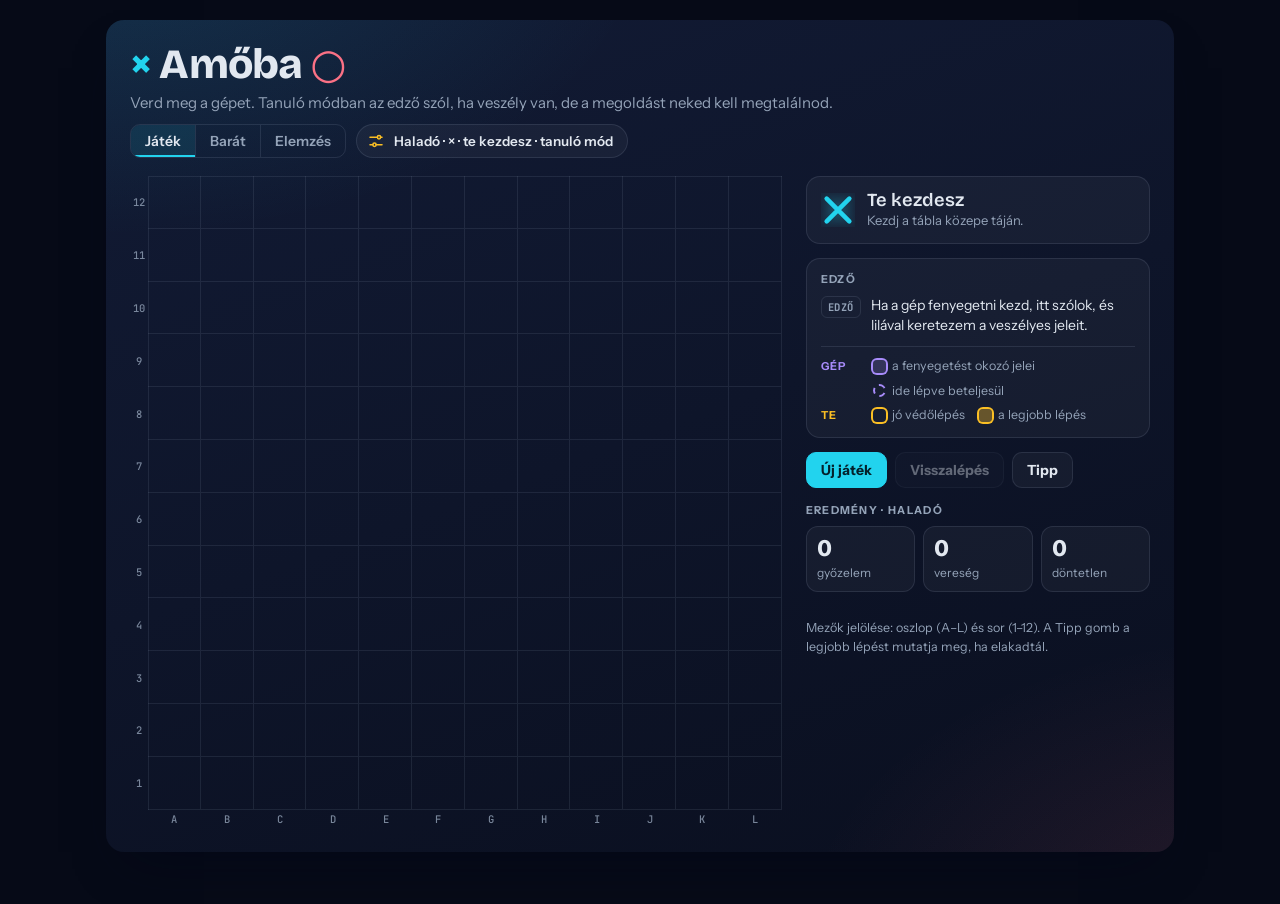
==== commit 09551e20: "amoba friend" ====
--- a/amoba.html
+++ b/amoba.html
@@ -287,6 +287,25 @@
 .stepper b{min-width:2ch; text-align:center; color:var(--amoba-text); font-variant-numeric:tabular-nums; font-size:16px}
 .stepper .iconbtn{width:34px; height:34px; font-size:18px}
 
+/* ===== Barát mód ===== */
+#duoArena.pre .boardwrap{display:none}
+#duoArena.pre{grid-template-columns:minmax(0, 560px); justify-content:center}
+#duoArena.pre .panel{max-width:none}
+.steps{margin:0; padding-left:20px; display:flex; flex-direction:column; gap:6px; font-size:14px}
+.dmsg{margin:0; font-size:14px; line-height:1.45}
+.dmsg.bad{color:var(--amoba-o)}
+.dmsg.warnc{color:#ddd3ff}
+.qrbox{display:flex; justify-content:center}
+.qr{width:min(260px, 72vw); height:auto; border-radius:10px; display:block}
+.paste summary{cursor:pointer; font-size:13.5px; color:var(--amoba-muted)}
+.paste .row{margin-top:8px}
+.paste input, .relay input{flex:1; min-width:0; font:14px var(--f-mono); color:var(--amoba-text); background:rgba(255,255,255,.05); border:1px solid var(--amoba-border); border-radius:10px; padding:8px 10px}
+.btn.ghost{background:transparent}
+.relay{position:fixed; inset:0; z-index:70; display:flex; align-items:center; justify-content:center; background:#070b17; padding:max(16px, env(safe-area-inset-top, 0px)) max(16px, env(safe-area-inset-right, 0px)) max(16px, env(safe-area-inset-bottom, 0px)) max(16px, env(safe-area-inset-left, 0px))}
+.relay-card{max-width:440px; display:flex; flex-direction:column; gap:12px; color:var(--amoba-text)}
+.relay-card h2{margin:0; font-family:var(--f-display); font-size:1.6rem}
+.relay-card p{margin:0}
+
 /* ===== Reszponzív elrendezés =====
    Széles: tábla balra (görgetéskor a helyén marad), panel jobbra.
    Keskeny: egy oszlop, a panel a tábla szélességéhez igazodik.
@@ -355,7 +374,7 @@
     </div>
     <div class="head-right">
     <div class="modes seg" id="modes" role="tablist" aria-label="Mód">
-      <button role="tab" data-mode="play">Játék</button><button role="tab" data-mode="ana">Elemzés</button>
+      <button role="tab" data-mode="play">Játék</button><button role="tab" data-mode="duo">Barát</button><button role="tab" data-mode="ana">Elemzés</button>
     </div>
     <button class="settings-btn" id="openSettings" aria-haspopup="dialog" aria-controls="drawer" aria-expanded="false">
       <svg viewBox="0 0 24 24" aria-hidden="true"><path d="M4 7h10M18 7h2M4 17h4M12 17h8" fill="none" stroke="currentColor" stroke-width="2" stroke-linecap="round"/><circle cx="16" cy="7" r="2.2" fill="none" stroke="currentColor" stroke-width="2"/><circle cx="10" cy="17" r="2.2" fill="none" stroke="currentColor" stroke-width="2"/></svg>
@@ -416,6 +435,32 @@
       <p class="foot">Mezők jelölése: oszlop (A–L) és sor (1–12). A Tipp gomb a legjobb lépést mutatja meg, ha elakadtál.</p>
     </div>
   </div>
+  <div class="arena" id="duoArena" hidden>
+    <div class="boardwrap">
+      <div class="board" id="dboard" role="grid" aria-label="Közös játéktábla 12×12"></div>
+    </div>
+    <div class="panel">
+      <div class="status"><div class="who" id="dWho"></div><div><div class="txt" id="dStatus"></div><div class="sub" id="dSub"></div></div></div>
+      <div class="tools" id="dConnect"></div>
+      <div class="tools" id="dGame" hidden>
+        <p class="note" id="dScore"></p>
+        <p class="dmsg warnc" id="dCoach" hidden></p>
+        <label class="switch small"><input type="checkbox" id="dLearn"><span class="track"></span><span class="t">Jelezze a barátom fenyegetéseit</span></label>
+        <div class="row"><button class="btn primary" id="dNewGame">Új játszma</button><button class="btn" id="dLeave">Kilépés</button></div>
+      </div>
+      <p class="foot">A két telefon közvetlenül, a helyi hálózaton beszél egymással, semmilyen szerveren nem megy át a játék.</p>
+    </div>
+  </div>
+
+  <div class="relay" id="relay" hidden role="dialog" aria-modal="true" aria-labelledby="relayTitle">
+    <div class="relay-card">
+      <h2 id="relayTitle">Megvan a barátod kódja</h2>
+      <p>Most <b>válts vissza arra a lapra</b>, ahol a meghívó QR-kódot mutattad. A játék ott magától összekapcsolódik. Ezt a lapot utána bezárhatod.</p>
+      <p class="note">Ha a meghívót másik böngészőben nyitottad meg (pl. Chrome-ban, a kamera viszont Safariban nyitotta meg ezt a lapot), másold ki ezt a linket, és ott illeszd be a „Linket kaptál a barátodtól?” mezőbe.</p>
+      <div class="row"><input id="relayLink" type="text" readonly aria-label="Válaszlink"><button class="btn" id="relayCopy">Másolás</button></div>
+    </div>
+  </div>
+
   <div class="arena" id="anaArena" hidden>
     <div class="boardwrap">
       <div class="board" id="aboard" role="grid" aria-label="Elemzendő állás, 12×12"></div>
@@ -1208,6 +1253,18 @@
 
 
 // ---- Terv a tipphez: a javasolt lépés és a várható folytatás ----
+// Élő ötös sorok: olyan 5 hosszú szakaszok, amelyekben p-nek még nincs ellenfél jele (ezekből még kijöhet öt)
+function liveWindows(b, p){
+  var out = [];
+  for (var y = 0; y < N; y++) for (var x = 0; x < N; x++) for (var d = 0; d < 4; d++){
+    var dx = DIRS[d][0], dy = DIRS[d][1], ex = x + dx * 4, ey = y + dy * 4;
+    if (ex < 0 || ey < 0 || ex >= N || ey >= N) continue;
+    var cells = [], own = 0, ok = true;
+    for (var k = 0; k < 5; k++){ var c = (y + dy * k) * N + x + dx * k, v = b[c]; if (v === 3 - p){ ok = false; break; } if (v === p) own++; cells.push(c); }
+    if (ok) out.push({ cells: cells, own: own });
+  }
+  return out;
+}
 function describeMove(b, i, s){
   // b: állás a lépés ELŐTT; s: aki lép
   var o = 3 - s, info = { kind: 'build' };
@@ -1227,6 +1284,13 @@
     b[i] = 0;
     var d = scoreCell(b, i, o);
     info = { kind: d >= 3000 ? 'prevent' : (sc >= 900 ? 'buildstrong' : 'build') };
+    // élő sorok: lezár-e ellenfél-sort, benne van-e egyáltalán élő sorban
+    var oppW = liveWindows(b, o), myW = liveWindows(b, s);
+    var kills = oppW.filter(function(w){ return w.cells.indexOf(i) >= 0; });
+    var mine = myW.filter(function(w){ return w.cells.indexOf(i) >= 0; });
+    if (!kills.length && !mine.length) info = { kind: 'dead' };
+    else if (kills.length && (kills.length === oppW.length || kills.some(function(w){ return w.own >= 2; })) && info.kind === 'build')
+      info = { kind: kills.length === oppW.length ? 'denyLast' : 'deny', lines: kills.length, left: oppW.length - kills.length };
     b[i] = s;
   }
   b[i] = 0;
@@ -1238,6 +1302,7 @@
   for (var k = 0; k < plies; k++){
     if (mv < 0 || b[mv]) break;
     var d = describeMove(b, mv, side);
+    if (d.kind === 'dead' && k > 0) break;
     line.push({ i: mv, side: side === u ? 'u' : 'm', kind: d.kind });
     b[mv] = side;
     if (isFiveAt(b, mv, side)) break;
@@ -1332,8 +1397,14 @@
   return res;
 }
 
-if (typeof module !== 'undefined') module.exports = { N: N, toName: toName, fiveSquares: fiveSquares, chooseMove: chooseMove, analyze: analyze, checkMove: checkMove, isFiveAt: isFiveAt, winCells: winCells, forcedWin: forcedWin, openFourSquares: openFourSquares, scoreCell: scoreCell, isLost: isLost, findMistake: findMistake, evalBoard: evalBoard, planLine: planLine, trapLine: trapLine, analyzePosition: analyzePosition, genMoves: genMoves, forcedWinX: forcedWinX };
-
+if (typeof module !== 'undefined') module.exports = { N: N, toName: toName, fiveSquares: fiveSquares, chooseMove: chooseMove, analyze: analyze, checkMove: checkMove, isFiveAt: isFiveAt, winCells: winCells, forcedWin: forcedWin, openFourSquares: openFourSquares, scoreCell: scoreCell, isLost: isLost, findMistake: findMistake, evalBoard: evalBoard, planLine: planLine, liveWindows: liveWindows, trapLine: trapLine, analyzePosition: analyzePosition, genMoves: genMoves, forcedWinX: forcedWinX };
+
+</script>
+<script>
+// QR-kód készítő: qrcode-generator 1.4.4, (c) 2009 Kazuhiko Arase, MIT licenc
+// Copyright (c) 2009 Kazuhiko Arase
+// Licensed under the MIT license:
+var qrcode=function(){var t=function(t,r){var e=t,n=g[r],o=null,i=0,a=null,u=[],f={},c=function(t,r){o=function(t){for(var r=new Array(t),e=0;e<t;e+=1){r[e]=new Array(t);for(var n=0;n<t;n+=1)r[e][n]=null}return r}(i=4*e+17),l(0,0),l(i-7,0),l(0,i-7),s(),h(),d(t,r),e>=7&&v(t),null==a&&(a=p(e,n,u)),w(a,r)},l=function(t,r){for(var e=-1;e<=7;e+=1)if(!(t+e<=-1||i<=t+e))for(var n=-1;n<=7;n+=1)r+n<=-1||i<=r+n||(o[t+e][r+n]=0<=e&&e<=6&&(0==n||6==n)||0<=n&&n<=6&&(0==e||6==e)||2<=e&&e<=4&&2<=n&&n<=4)},h=function(){for(var t=8;t<i-8;t+=1)null==o[t][6]&&(o[t][6]=t%2==0);for(var r=8;r<i-8;r+=1)null==o[6][r]&&(o[6][r]=r%2==0)},s=function(){for(var t=B.getPatternPosition(e),r=0;r<t.length;r+=1)for(var n=0;n<t.length;n+=1){var i=t[r],a=t[n];if(null==o[i][a])for(var u=-2;u<=2;u+=1)for(var f=-2;f<=2;f+=1)o[i+u][a+f]=-2==u||2==u||-2==f||2==f||0==u&&0==f}},v=function(t){for(var r=B.getBCHTypeNumber(e),n=0;n<18;n+=1){var a=!t&&1==(r>>n&1);o[Math.floor(n/3)][n%3+i-8-3]=a}for(n=0;n<18;n+=1){a=!t&&1==(r>>n&1);o[n%3+i-8-3][Math.floor(n/3)]=a}},d=function(t,r){for(var e=n<<3|r,a=B.getBCHTypeInfo(e),u=0;u<15;u+=1){var f=!t&&1==(a>>u&1);u<6?o[u][8]=f:u<8?o[u+1][8]=f:o[i-15+u][8]=f}for(u=0;u<15;u+=1){f=!t&&1==(a>>u&1);u<8?o[8][i-u-1]=f:u<9?o[8][15-u-1+1]=f:o[8][15-u-1]=f}o[i-8][8]=!t},w=function(t,r){for(var e=-1,n=i-1,a=7,u=0,f=B.getMaskFunction(r),c=i-1;c>0;c-=2)for(6==c&&(c-=1);;){for(var g=0;g<2;g+=1)if(null==o[n][c-g]){var l=!1;u<t.length&&(l=1==(t[u]>>>a&1)),f(n,c-g)&&(l=!l),o[n][c-g]=l,-1==(a-=1)&&(u+=1,a=7)}if((n+=e)<0||i<=n){n-=e,e=-e;break}}},p=function(t,r,e){for(var n=A.getRSBlocks(t,r),o=b(),i=0;i<e.length;i+=1){var a=e[i];o.put(a.getMode(),4),o.put(a.getLength(),B.getLengthInBits(a.getMode(),t)),a.write(o)}var u=0;for(i=0;i<n.length;i+=1)u+=n[i].dataCount;if(o.getLengthInBits()>8*u)throw"code length overflow. ("+o.getLengthInBits()+">"+8*u+")";for(o.getLengthInBits()+4<=8*u&&o.put(0,4);o.getLengthInBits()%8!=0;)o.putBit(!1);for(;!(o.getLengthInBits()>=8*u||(o.put(236,8),o.getLengthInBits()>=8*u));)o.put(17,8);return function(t,r){for(var e=0,n=0,o=0,i=new Array(r.length),a=new Array(r.length),u=0;u<r.length;u+=1){var f=r[u].dataCount,c=r[u].totalCount-f;n=Math.max(n,f),o=Math.max(o,c),i[u]=new Array(f);for(var g=0;g<i[u].length;g+=1)i[u][g]=255&t.getBuffer()[g+e];e+=f;var l=B.getErrorCorrectPolynomial(c),h=k(i[u],l.getLength()-1).mod(l);for(a[u]=new Array(l.getLength()-1),g=0;g<a[u].length;g+=1){var s=g+h.getLength()-a[u].length;a[u][g]=s>=0?h.getAt(s):0}}var v=0;for(g=0;g<r.length;g+=1)v+=r[g].totalCount;var d=new Array(v),w=0;for(g=0;g<n;g+=1)for(u=0;u<r.length;u+=1)g<i[u].length&&(d[w]=i[u][g],w+=1);for(g=0;g<o;g+=1)for(u=0;u<r.length;u+=1)g<a[u].length&&(d[w]=a[u][g],w+=1);return d}(o,n)};f.addData=function(t,r){var e=null;switch(r=r||"Byte"){case"Numeric":e=M(t);break;case"Alphanumeric":e=x(t);break;case"Byte":e=m(t);break;case"Kanji":e=L(t);break;default:throw"mode:"+r}u.push(e),a=null},f.isDark=function(t,r){if(t<0||i<=t||r<0||i<=r)throw t+","+r;return o[t][r]},f.getModuleCount=function(){return i},f.make=function(){if(e<1){for(var t=1;t<40;t++){for(var r=A.getRSBlocks(t,n),o=b(),i=0;i<u.length;i++){var a=u[i];o.put(a.getMode(),4),o.put(a.getLength(),B.getLengthInBits(a.getMode(),t)),a.write(o)}var g=0;for(i=0;i<r.length;i++)g+=r[i].dataCount;if(o.getLengthInBits()<=8*g)break}e=t}c(!1,function(){for(var t=0,r=0,e=0;e<8;e+=1){c(!0,e);var n=B.getLostPoint(f);(0==e||t>n)&&(t=n,r=e)}return r}())},f.createTableTag=function(t,r){t=t||2;var e="";e+='<table style="',e+=" border-width: 0px; border-style: none;",e+=" border-collapse: collapse;",e+=" padding: 0px; margin: "+(r=void 0===r?4*t:r)+"px;",e+='">',e+="<tbody>";for(var n=0;n<f.getModuleCount();n+=1){e+="<tr>";for(var o=0;o<f.getModuleCount();o+=1)e+='<td style="',e+=" border-width: 0px; border-style: none;",e+=" border-collapse: collapse;",e+=" padding: 0px; margin: 0px;",e+=" width: "+t+"px;",e+=" height: "+t+"px;",e+=" background-color: ",e+=f.isDark(n,o)?"#000000":"#ffffff",e+=";",e+='"/>';e+="</tr>"}return e+="</tbody>",e+="</table>"},f.createSvgTag=function(t,r,e,n){var o={};"object"==typeof arguments[0]&&(t=(o=arguments[0]).cellSize,r=o.margin,e=o.alt,n=o.title),t=t||2,r=void 0===r?4*t:r,(e="string"==typeof e?{text:e}:e||{}).text=e.text||null,e.id=e.text?e.id||"qrcode-description":null,(n="string"==typeof n?{text:n}:n||{}).text=n.text||null,n.id=n.text?n.id||"qrcode-title":null;var i,a,u,c,g=f.getModuleCount()*t+2*r,l="";for(c="l"+t+",0 0,"+t+" -"+t+",0 0,-"+t+"z ",l+='<svg version="1.1" xmlns="http://www.w3.org/2000/svg"',l+=o.scalable?"":' width="'+g+'px" height="'+g+'px"',l+=' viewBox="0 0 '+g+" "+g+'" ',l+=' preserveAspectRatio="xMinYMin meet"',l+=n.text||e.text?' role="img" aria-labelledby="'+y([n.id,e.id].join(" ").trim())+'"':"",l+=">",l+=n.text?'<title id="'+y(n.id)+'">'+y(n.text)+"</title>":"",l+=e.text?'<description id="'+y(e.id)+'">'+y(e.text)+"</description>":"",l+='<rect width="100%" height="100%" fill="white" cx="0" cy="0"/>',l+='<path d="',a=0;a<f.getModuleCount();a+=1)for(u=a*t+r,i=0;i<f.getModuleCount();i+=1)f.isDark(a,i)&&(l+="M"+(i*t+r)+","+u+c);return l+='" stroke="transparent" fill="black"/>',l+="</svg>"},f.createDataURL=function(t,r){t=t||2,r=void 0===r?4*t:r;var e=f.getModuleCount()*t+2*r,n=r,o=e-r;return I(e,e,(function(r,e){if(n<=r&&r<o&&n<=e&&e<o){var i=Math.floor((r-n)/t),a=Math.floor((e-n)/t);return f.isDark(a,i)?0:1}return 1}))},f.createImgTag=function(t,r,e){t=t||2,r=void 0===r?4*t:r;var n=f.getModuleCount()*t+2*r,o="";return o+="<img",o+=' src="',o+=f.createDataURL(t,r),o+='"',o+=' width="',o+=n,o+='"',o+=' height="',o+=n,o+='"',e&&(o+=' alt="',o+=y(e),o+='"'),o+="/>"};var y=function(t){for(var r="",e=0;e<t.length;e+=1){var n=t.charAt(e);switch(n){case"<":r+="&lt;";break;case">":r+="&gt;";break;case"&":r+="&amp;";break;case'"':r+="&quot;";break;default:r+=n}}return r};return f.createASCII=function(t,r){if((t=t||1)<2)return function(t){t=void 0===t?2:t;var r,e,n,o,i,a=1*f.getModuleCount()+2*t,u=t,c=a-t,g={"██":"█","█ ":"▀"," █":"▄","  ":" "},l={"██":"▀","█ ":"▀"," █":" ","  ":" "},h="";for(r=0;r<a;r+=2){for(n=Math.floor((r-u)/1),o=Math.floor((r+1-u)/1),e=0;e<a;e+=1)i="█",u<=e&&e<c&&u<=r&&r<c&&f.isDark(n,Math.floor((e-u)/1))&&(i=" "),u<=e&&e<c&&u<=r+1&&r+1<c&&f.isDark(o,Math.floor((e-u)/1))?i+=" ":i+="█",h+=t<1&&r+1>=c?l[i]:g[i];h+="\n"}return a%2&&t>0?h.substring(0,h.length-a-1)+Array(a+1).join("▀"):h.substring(0,h.length-1)}(r);t-=1,r=void 0===r?2*t:r;var e,n,o,i,a=f.getModuleCount()*t+2*r,u=r,c=a-r,g=Array(t+1).join("██"),l=Array(t+1).join("  "),h="",s="";for(e=0;e<a;e+=1){for(o=Math.floor((e-u)/t),s="",n=0;n<a;n+=1)i=1,u<=n&&n<c&&u<=e&&e<c&&f.isDark(o,Math.floor((n-u)/t))&&(i=0),s+=i?g:l;for(o=0;o<t;o+=1)h+=s+"\n"}return h.substring(0,h.length-1)},f.renderTo2dContext=function(t,r){r=r||2;for(var e=f.getModuleCount(),n=0;n<e;n++)for(var o=0;o<e;o++)t.fillStyle=f.isDark(n,o)?"black":"white",t.fillRect(n*r,o*r,r,r)},f};t.stringToBytes=(t.stringToBytesFuncs={default:function(t){for(var r=[],e=0;e<t.length;e+=1){var n=t.charCodeAt(e);r.push(255&n)}return r}}).default,t.createStringToBytes=function(t,r){var e=function(){for(var e=S(t),n=function(){var t=e.read();if(-1==t)throw"eof";return t},o=0,i={};;){var a=e.read();if(-1==a)break;var u=n(),f=n()<<8|n();i[String.fromCharCode(a<<8|u)]=f,o+=1}if(o!=r)throw o+" != "+r;return i}(),n="?".charCodeAt(0);return function(t){for(var r=[],o=0;o<t.length;o+=1){var i=t.charCodeAt(o);if(i<128)r.push(i);else{var a=e[t.charAt(o)];"number"==typeof a?(255&a)==a?r.push(a):(r.push(a>>>8),r.push(255&a)):r.push(n)}}return r}};var r,e,n,o,i,a=1,u=2,f=4,c=8,g={L:1,M:0,Q:3,H:2},l=0,h=1,s=2,v=3,d=4,w=5,p=6,y=7,B=(r=[[],[6,18],[6,22],[6,26],[6,30],[6,34],[6,22,38],[6,24,42],[6,26,46],[6,28,50],[6,30,54],[6,32,58],[6,34,62],[6,26,46,66],[6,26,48,70],[6,26,50,74],[6,30,54,78],[6,30,56,82],[6,30,58,86],[6,34,62,90],[6,28,50,72,94],[6,26,50,74,98],[6,30,54,78,102],[6,28,54,80,106],[6,32,58,84,110],[6,30,58,86,114],[6,34,62,90,118],[6,26,50,74,98,122],[6,30,54,78,102,126],[6,26,52,78,104,130],[6,30,56,82,108,134],[6,34,60,86,112,138],[6,30,58,86,114,142],[6,34,62,90,118,146],[6,30,54,78,102,126,150],[6,24,50,76,102,128,154],[6,28,54,80,106,132,158],[6,32,58,84,110,136,162],[6,26,54,82,110,138,166],[6,30,58,86,114,142,170]],e=1335,n=7973,i=function(t){for(var r=0;0!=t;)r+=1,t>>>=1;return r},(o={}).getBCHTypeInfo=function(t){for(var r=t<<10;i(r)-i(e)>=0;)r^=e<<i(r)-i(e);return 21522^(t<<10|r)},o.getBCHTypeNumber=function(t){for(var r=t<<12;i(r)-i(n)>=0;)r^=n<<i(r)-i(n);return t<<12|r},o.getPatternPosition=function(t){return r[t-1]},o.getMaskFunction=function(t){switch(t){case l:return function(t,r){return(t+r)%2==0};case h:return function(t,r){return t%2==0};case s:return function(t,r){return r%3==0};case v:return function(t,r){return(t+r)%3==0};case d:return function(t,r){return(Math.floor(t/2)+Math.floor(r/3))%2==0};case w:return function(t,r){return t*r%2+t*r%3==0};case p:return function(t,r){return(t*r%2+t*r%3)%2==0};case y:return function(t,r){return(t*r%3+(t+r)%2)%2==0};default:throw"bad maskPattern:"+t}},o.getErrorCorrectPolynomial=function(t){for(var r=k([1],0),e=0;e<t;e+=1)r=r.multiply(k([1,C.gexp(e)],0));return r},o.getLengthInBits=function(t,r){if(1<=r&&r<10)switch(t){case a:return 10;case u:return 9;case f:case c:return 8;default:throw"mode:"+t}else if(r<27)switch(t){case a:return 12;case u:return 11;case f:return 16;case c:return 10;default:throw"mode:"+t}else{if(!(r<41))throw"type:"+r;switch(t){case a:return 14;case u:return 13;case f:return 16;case c:return 12;default:throw"mode:"+t}}},o.getLostPoint=function(t){for(var r=t.getModuleCount(),e=0,n=0;n<r;n+=1)for(var o=0;o<r;o+=1){for(var i=0,a=t.isDark(n,o),u=-1;u<=1;u+=1)if(!(n+u<0||r<=n+u))for(var f=-1;f<=1;f+=1)o+f<0||r<=o+f||0==u&&0==f||a==t.isDark(n+u,o+f)&&(i+=1);i>5&&(e+=3+i-5)}for(n=0;n<r-1;n+=1)for(o=0;o<r-1;o+=1){var c=0;t.isDark(n,o)&&(c+=1),t.isDark(n+1,o)&&(c+=1),t.isDark(n,o+1)&&(c+=1),t.isDark(n+1,o+1)&&(c+=1),0!=c&&4!=c||(e+=3)}for(n=0;n<r;n+=1)for(o=0;o<r-6;o+=1)t.isDark(n,o)&&!t.isDark(n,o+1)&&t.isDark(n,o+2)&&t.isDark(n,o+3)&&t.isDark(n,o+4)&&!t.isDark(n,o+5)&&t.isDark(n,o+6)&&(e+=40);for(o=0;o<r;o+=1)for(n=0;n<r-6;n+=1)t.isDark(n,o)&&!t.isDark(n+1,o)&&t.isDark(n+2,o)&&t.isDark(n+3,o)&&t.isDark(n+4,o)&&!t.isDark(n+5,o)&&t.isDark(n+6,o)&&(e+=40);var g=0;for(o=0;o<r;o+=1)for(n=0;n<r;n+=1)t.isDark(n,o)&&(g+=1);return e+=Math.abs(100*g/r/r-50)/5*10},o),C=function(){for(var t=new Array(256),r=new Array(256),e=0;e<8;e+=1)t[e]=1<<e;for(e=8;e<256;e+=1)t[e]=t[e-4]^t[e-5]^t[e-6]^t[e-8];for(e=0;e<255;e+=1)r[t[e]]=e;var n={glog:function(t){if(t<1)throw"glog("+t+")";return r[t]},gexp:function(r){for(;r<0;)r+=255;for(;r>=256;)r-=255;return t[r]}};return n}();function k(t,r){if(void 0===t.length)throw t.length+"/"+r;var e=function(){for(var e=0;e<t.length&&0==t[e];)e+=1;for(var n=new Array(t.length-e+r),o=0;o<t.length-e;o+=1)n[o]=t[o+e];return n}(),n={getAt:function(t){return e[t]},getLength:function(){return e.length},multiply:function(t){for(var r=new Array(n.getLength()+t.getLength()-1),e=0;e<n.getLength();e+=1)for(var o=0;o<t.getLength();o+=1)r[e+o]^=C.gexp(C.glog(n.getAt(e))+C.glog(t.getAt(o)));return k(r,0)},mod:function(t){if(n.getLength()-t.getLength()<0)return n;for(var r=C.glog(n.getAt(0))-C.glog(t.getAt(0)),e=new Array(n.getLength()),o=0;o<n.getLength();o+=1)e[o]=n.getAt(o);for(o=0;o<t.getLength();o+=1)e[o]^=C.gexp(C.glog(t.getAt(o))+r);return k(e,0).mod(t)}};return n}var A=function(){var t=[[1,26,19],[1,26,16],[1,26,13],[1,26,9],[1,44,34],[1,44,28],[1,44,22],[1,44,16],[1,70,55],[1,70,44],[2,35,17],[2,35,13],[1,100,80],[2,50,32],[2,50,24],[4,25,9],[1,134,108],[2,67,43],[2,33,15,2,34,16],[2,33,11,2,34,12],[2,86,68],[4,43,27],[4,43,19],[4,43,15],[2,98,78],[4,49,31],[2,32,14,4,33,15],[4,39,13,1,40,14],[2,121,97],[2,60,38,2,61,39],[4,40,18,2,41,19],[4,40,14,2,41,15],[2,146,116],[3,58,36,2,59,37],[4,36,16,4,37,17],[4,36,12,4,37,13],[2,86,68,2,87,69],[4,69,43,1,70,44],[6,43,19,2,44,20],[6,43,15,2,44,16],[4,101,81],[1,80,50,4,81,51],[4,50,22,4,51,23],[3,36,12,8,37,13],[2,116,92,2,117,93],[6,58,36,2,59,37],[4,46,20,6,47,21],[7,42,14,4,43,15],[4,133,107],[8,59,37,1,60,38],[8,44,20,4,45,21],[12,33,11,4,34,12],[3,145,115,1,146,116],[4,64,40,5,65,41],[11,36,16,5,37,17],[11,36,12,5,37,13],[5,109,87,1,110,88],[5,65,41,5,66,42],[5,54,24,7,55,25],[11,36,12,7,37,13],[5,122,98,1,123,99],[7,73,45,3,74,46],[15,43,19,2,44,20],[3,45,15,13,46,16],[1,135,107,5,136,108],[10,74,46,1,75,47],[1,50,22,15,51,23],[2,42,14,17,43,15],[5,150,120,1,151,121],[9,69,43,4,70,44],[17,50,22,1,51,23],[2,42,14,19,43,15],[3,141,113,4,142,114],[3,70,44,11,71,45],[17,47,21,4,48,22],[9,39,13,16,40,14],[3,135,107,5,136,108],[3,67,41,13,68,42],[15,54,24,5,55,25],[15,43,15,10,44,16],[4,144,116,4,145,117],[17,68,42],[17,50,22,6,51,23],[19,46,16,6,47,17],[2,139,111,7,140,112],[17,74,46],[7,54,24,16,55,25],[34,37,13],[4,151,121,5,152,122],[4,75,47,14,76,48],[11,54,24,14,55,25],[16,45,15,14,46,16],[6,147,117,4,148,118],[6,73,45,14,74,46],[11,54,24,16,55,25],[30,46,16,2,47,17],[8,132,106,4,133,107],[8,75,47,13,76,48],[7,54,24,22,55,25],[22,45,15,13,46,16],[10,142,114,2,143,115],[19,74,46,4,75,47],[28,50,22,6,51,23],[33,46,16,4,47,17],[8,152,122,4,153,123],[22,73,45,3,74,46],[8,53,23,26,54,24],[12,45,15,28,46,16],[3,147,117,10,148,118],[3,73,45,23,74,46],[4,54,24,31,55,25],[11,45,15,31,46,16],[7,146,116,7,147,117],[21,73,45,7,74,46],[1,53,23,37,54,24],[19,45,15,26,46,16],[5,145,115,10,146,116],[19,75,47,10,76,48],[15,54,24,25,55,25],[23,45,15,25,46,16],[13,145,115,3,146,116],[2,74,46,29,75,47],[42,54,24,1,55,25],[23,45,15,28,46,16],[17,145,115],[10,74,46,23,75,47],[10,54,24,35,55,25],[19,45,15,35,46,16],[17,145,115,1,146,116],[14,74,46,21,75,47],[29,54,24,19,55,25],[11,45,15,46,46,16],[13,145,115,6,146,116],[14,74,46,23,75,47],[44,54,24,7,55,25],[59,46,16,1,47,17],[12,151,121,7,152,122],[12,75,47,26,76,48],[39,54,24,14,55,25],[22,45,15,41,46,16],[6,151,121,14,152,122],[6,75,47,34,76,48],[46,54,24,10,55,25],[2,45,15,64,46,16],[17,152,122,4,153,123],[29,74,46,14,75,47],[49,54,24,10,55,25],[24,45,15,46,46,16],[4,152,122,18,153,123],[13,74,46,32,75,47],[48,54,24,14,55,25],[42,45,15,32,46,16],[20,147,117,4,148,118],[40,75,47,7,76,48],[43,54,24,22,55,25],[10,45,15,67,46,16],[19,148,118,6,149,119],[18,75,47,31,76,48],[34,54,24,34,55,25],[20,45,15,61,46,16]],r=function(t,r){var e={};return e.totalCount=t,e.dataCount=r,e},e={};return e.getRSBlocks=function(e,n){var o=function(r,e){switch(e){case g.L:return t[4*(r-1)+0];case g.M:return t[4*(r-1)+1];case g.Q:return t[4*(r-1)+2];case g.H:return t[4*(r-1)+3];default:return}}(e,n);if(void 0===o)throw"bad rs block @ typeNumber:"+e+"/errorCorrectionLevel:"+n;for(var i=o.length/3,a=[],u=0;u<i;u+=1)for(var f=o[3*u+0],c=o[3*u+1],l=o[3*u+2],h=0;h<f;h+=1)a.push(r(c,l));return a},e}(),b=function(){var t=[],r=0,e={getBuffer:function(){return t},getAt:function(r){var e=Math.floor(r/8);return 1==(t[e]>>>7-r%8&1)},put:function(t,r){for(var n=0;n<r;n+=1)e.putBit(1==(t>>>r-n-1&1))},getLengthInBits:function(){return r},putBit:function(e){var n=Math.floor(r/8);t.length<=n&&t.push(0),e&&(t[n]|=128>>>r%8),r+=1}};return e},M=function(t){var r=a,e=t,n={getMode:function(){return r},getLength:function(t){return e.length},write:function(t){for(var r=e,n=0;n+2<r.length;)t.put(o(r.substring(n,n+3)),10),n+=3;n<r.length&&(r.length-n==1?t.put(o(r.substring(n,n+1)),4):r.length-n==2&&t.put(o(r.substring(n,n+2)),7))}},o=function(t){for(var r=0,e=0;e<t.length;e+=1)r=10*r+i(t.charAt(e));return r},i=function(t){if("0"<=t&&t<="9")return t.charCodeAt(0)-"0".charCodeAt(0);throw"illegal char :"+t};return n},x=function(t){var r=u,e=t,n={getMode:function(){return r},getLength:function(t){return e.length},write:function(t){for(var r=e,n=0;n+1<r.length;)t.put(45*o(r.charAt(n))+o(r.charAt(n+1)),11),n+=2;n<r.length&&t.put(o(r.charAt(n)),6)}},o=function(t){if("0"<=t&&t<="9")return t.charCodeAt(0)-"0".charCodeAt(0);if("A"<=t&&t<="Z")return t.charCodeAt(0)-"A".charCodeAt(0)+10;switch(t){case" ":return 36;case"$":return 37;case"%":return 38;case"*":return 39;case"+":return 40;case"-":return 41;case".":return 42;case"/":return 43;case":":return 44;default:throw"illegal char :"+t}};return n},m=function(r){var e=f,n=t.stringToBytes(r),o={getMode:function(){return e},getLength:function(t){return n.length},write:function(t){for(var r=0;r<n.length;r+=1)t.put(n[r],8)}};return o},L=function(r){var e=c,n=t.stringToBytesFuncs.SJIS;if(!n)throw"sjis not supported.";!function(t,r){var e=n("友");if(2!=e.length||38726!=(e[0]<<8|e[1]))throw"sjis not supported."}();var o=n(r),i={getMode:function(){return e},getLength:function(t){return~~(o.length/2)},write:function(t){for(var r=o,e=0;e+1<r.length;){var n=(255&r[e])<<8|255&r[e+1];if(33088<=n&&n<=40956)n-=33088;else{if(!(57408<=n&&n<=60351))throw"illegal char at "+(e+1)+"/"+n;n-=49472}n=192*(n>>>8&255)+(255&n),t.put(n,13),e+=2}if(e<r.length)throw"illegal char at "+(e+1)}};return i},D=function(){var t=[],r={writeByte:function(r){t.push(255&r)},writeShort:function(t){r.writeByte(t),r.writeByte(t>>>8)},writeBytes:function(t,e,n){e=e||0,n=n||t.length;for(var o=0;o<n;o+=1)r.writeByte(t[o+e])},writeString:function(t){for(var e=0;e<t.length;e+=1)r.writeByte(t.charCodeAt(e))},toByteArray:function(){return t},toString:function(){var r="";r+="[";for(var e=0;e<t.length;e+=1)e>0&&(r+=","),r+=t[e];return r+="]"}};return r},S=function(t){var r=t,e=0,n=0,o=0,i={read:function(){for(;o<8;){if(e>=r.length){if(0==o)return-1;throw"unexpected end of file./"+o}var t=r.charAt(e);if(e+=1,"="==t)return o=0,-1;t.match(/^\s$/)||(n=n<<6|a(t.charCodeAt(0)),o+=6)}var i=n>>>o-8&255;return o-=8,i}},a=function(t){if(65<=t&&t<=90)return t-65;if(97<=t&&t<=122)return t-97+26;if(48<=t&&t<=57)return t-48+52;if(43==t)return 62;if(47==t)return 63;throw"c:"+t};return i},I=function(t,r,e){for(var n=function(t,r){var e=t,n=r,o=new Array(t*r),i={setPixel:function(t,r,n){o[r*e+t]=n},write:function(t){t.writeString("GIF87a"),t.writeShort(e),t.writeShort(n),t.writeByte(128),t.writeByte(0),t.writeByte(0),t.writeByte(0),t.writeByte(0),t.writeByte(0),t.writeByte(255),t.writeByte(255),t.writeByte(255),t.writeString(","),t.writeShort(0),t.writeShort(0),t.writeShort(e),t.writeShort(n),t.writeByte(0);var r=a(2);t.writeByte(2);for(var o=0;r.length-o>255;)t.writeByte(255),t.writeBytes(r,o,255),o+=255;t.writeByte(r.length-o),t.writeBytes(r,o,r.length-o),t.writeByte(0),t.writeString(";")}},a=function(t){for(var r=1<<t,e=1+(1<<t),n=t+1,i=u(),a=0;a<r;a+=1)i.add(String.fromCharCode(a));i.add(String.fromCharCode(r)),i.add(String.fromCharCode(e));var f,c,g,l=D(),h=(f=l,c=0,g=0,{write:function(t,r){if(t>>>r!=0)throw"length over";for(;c+r>=8;)f.writeByte(255&(t<<c|g)),r-=8-c,t>>>=8-c,g=0,c=0;g|=t<<c,c+=r},flush:function(){c>0&&f.writeByte(g)}});h.write(r,n);var s=0,v=String.fromCharCode(o[s]);for(s+=1;s<o.length;){var d=String.fromCharCode(o[s]);s+=1,i.contains(v+d)?v+=d:(h.write(i.indexOf(v),n),i.size()<4095&&(i.size()==1<<n&&(n+=1),i.add(v+d)),v=d)}return h.write(i.indexOf(v),n),h.write(e,n),h.flush(),l.toByteArray()},u=function(){var t={},r=0,e={add:function(n){if(e.contains(n))throw"dup key:"+n;t[n]=r,r+=1},size:function(){return r},indexOf:function(r){return t[r]},contains:function(r){return void 0!==t[r]}};return e};return i}(t,r),o=0;o<r;o+=1)for(var i=0;i<t;i+=1)n.setPixel(i,o,e(i,o));var a=D();n.write(a);for(var u=function(){var t=0,r=0,e=0,n="",o={},i=function(t){n+=String.fromCharCode(a(63&t))},a=function(t){if(t<0);else{if(t<26)return 65+t;if(t<52)return t-26+97;if(t<62)return t-52+48;if(62==t)return 43;if(63==t)return 47}throw"n:"+t};return o.writeByte=function(n){for(t=t<<8|255&n,r+=8,e+=1;r>=6;)i(t>>>r-6),r-=6},o.flush=function(){if(r>0&&(i(t<<6-r),t=0,r=0),e%3!=0)for(var o=3-e%3,a=0;a<o;a+=1)n+="="},o.toString=function(){return n},o}(),f=a.toByteArray(),c=0;c<f.length;c+=1)u.writeByte(f[c]);return u.flush(),"data:image/gif;base64,"+u};return t}();qrcode.stringToBytesFuncs["UTF-8"]=function(t){return function(t){for(var r=[],e=0;e<t.length;e++){var n=t.charCodeAt(e);n<128?r.push(n):n<2048?r.push(192|n>>6,128|63&n):n<55296||n>=57344?r.push(224|n>>12,128|n>>6&63,128|63&n):(e++,n=65536+((1023&n)<<10|1023&t.charCodeAt(e)),r.push(240|n>>18,128|n>>12&63,128|n>>6&63,128|63&n))}return r}(t)},function(t){"function"==typeof define&&define.amd?define([],t):"object"==typeof exports&&(module.exports=t())}((function(){return qrcode}));
 </script>
 <script>
 (function(){
@@ -1629,6 +1700,7 @@
   renderBoard(i); renderLevels();
   if (won) return finish(g.user);
   if (g.moves.length >= N*N) return finish(0);
+  if (liveSummary(g.b, 1, 2).dead) return finish(0, 'Egyik félnek sincs már szabad ötös sora, így senki sem nyerhet.');
   extraNote = '';
   if (ignoredWarn && wasWarn) extraNote = `Ezzel a lépéssel (${toName(i)}) a gép kényszerítő nyerést kapott. Figyeld, hogyan csinálja, aztán lépj vissza!`;
   machineTurn();
@@ -1647,19 +1719,26 @@
   g.busy = false;
   if (won) return finish(m);
   if (g.moves.length >= N*N) return finish(0);
+  if (liveSummary(g.b, 1, 2).dead) return finish(0, 'Egyik félnek sincs már szabad ötös sora, így senki sem nyerhet.');
   status(g.user, 'Te jössz', 'A gép lépése: ' + toName(r.i));
   setButtons();
   if (g.learn) runAnalysis(); else coachIdleBusy(false);
 }
 function coachIdleBusy(on, txt){ $('#coachBusy').hidden = !(on && g.learn); $('#coachBusyTxt').textContent = on && g.learn && txt ? txt : ''; }
-function finish(winner){
+// Hány szabad ötös sora van még a feleknek? Ha egyiknek sincs, a játszma biztosan döntetlen.
+function liveSummary(b, a, c){
+  const wa = liveWindows(b, a), wc = liveWindows(b, c);
+  return { a: wa, c: wc, dead: !wa.length && !wc.length };
+}
+const lineName = w => `${toName(w.cells[0])}–${toName(w.cells[4])}`;
+function finish(winner, reason){
   g.over = true; g.busy = false; g.marks = {}; g.an = null; clearWarn(); clearPlan(); renderBoard(); renderLevels();
   coachIdleBusy(false);
   const s = scores[g.level] || { w: 0, l: 0, d: 0 };
   let title, text;
   if (winner === g.user){ s.w++; title = 'Nyertél!'; text = g.level < 4 ? `Szép. Jöhet a ${LEVEL_INFO[g.level + 1].name} szint?` : 'Megverted a legerősebb szintet.'; }
   else if (winner){ s.l++; title = 'A gép nyert'; text = g.learn ? 'Lépj vissza, és keresd meg, melyik fenyegetést hagytad nyitva.' : 'Kapcsold be a tanuló módot, és az edző szól, ha veszély van.'; }
-  else { s.d++; title = 'Döntetlen'; text = 'Betelt a tábla.'; }
+  else { s.d++; title = 'Döntetlen'; text = reason || 'Betelt a tábla.'; }
   scores[g.level] = s; store.set('scores', scores); renderScore();
   $('#overTitle').textContent = title; $('#overText').textContent = text; $('#over').hidden = false;
   $('#overUndo').textContent = g.learn && winner && winner !== g.user ? 'Vissza a hibáig' : 'Visszalépés';
@@ -1887,7 +1966,11 @@
   } else if (g.mistakeCell >= 0 && !g.b[g.mistakeCell]){
     items.push({ c: 'violet', tag: 'Rejtett csapda', t: 'Itt még nem látszik közvetlen fenyegetés, de a gép csapdát épít. A szaggatott keretes lépésed után már nem volt mentés. Keress olyan lépést, amely a gép jelei között megtöri a vonalait. Ha elakadsz, a Tipp segít.' });
   } else {
-    items.push({ c: 'plain', tag: 'Nyugi', t: 'Most nincs fenyegetés. Építkezz: olyan mezőre lépj, ahol két saját vonalad keresztezi egymást.' });
+    const ls = liveSummary(g.b, g.user, machine());
+    const strong = ls.c.filter(w => w.own >= 2);
+    if (!ls.a.length && ls.c.length) items.push({ c: 'plain', tag: 'Végjáték', t: `Neked már nincs szabad ötös sorod, nyerni nem tudsz. A gépnek ${ls.c.length === 1 ? 'egy' : ls.c.length} maradt${strong.length ? `, ezek közül ${strong.map(lineName).slice(0, 3).join(', ')} a veszélyesebb` : ''}. Zárd le ${ls.c.length === 1 ? 'ezt' : 'ezeket'}, és döntetlen lesz.` });
+    else if (ls.a.length && ls.a.length + ls.c.length <= 6) items.push({ c: 'plain', tag: 'Végjáték', t: `Kevés szabad ötös sor maradt: neked ${ls.a.length} (${ls.a.map(lineName).join(', ')}), a gépnek ${ls.c.length}${ls.c.length ? ` (${ls.c.map(lineName).join(', ')})` : ''}. Csak ezekben lehet még nyerni, máshová lépni felesleges.` });
+    else items.push({ c: 'plain', tag: 'Nyugi', t: 'Most nincs fenyegetés. Építkezz: olyan mezőre lépj, ahol két saját vonalad keresztezi egymást.' });
   }
   if (!r.myFive.length && r.myWin) items.push({ c: 'gold', tag: 'Lehetőség', t: r.myWin.kind === 'vcf' ? 'Neked is van kényszerítő négyes-sorozatod. Ha megtalálod, előbb nyersz.' : 'Neked is van kényszerítő támadásod. Keresd meg!' });
   // a csapda menete: csak felfedés után, és csak ha nincs épp tipp-terv
@@ -1929,13 +2012,15 @@
   fork43: 'villa: négyes és hármas egyszerre, csak az egyiket tudja megvédeni', fork33: 'két nyitott hármas egyszerre',
   four: 'négyest csinálsz, a gépnek kötelező lezárnia', three: 'nyitott hármast csinálsz, a gépnek reagálnia kell',
   block4: 'lezárod a gép négyesét', block3: 'lezárod a gép hármasát', block3four: 'lezárod a hármasát, és közben négyest csinálsz',
-  prevent: 'elfoglalod a gép legjobb mezőjét', buildstrong: 'két vonaladat erősíted, ebből lesz később a támadás', build: 'építkezel, a jeleid közé lépsz'
+  prevent: 'elfoglalod a gép legjobb mezőjét', buildstrong: 'két vonaladat erősíted, ebből lesz később a támadás', build: 'építkezel, a jeleid közé lépsz',
+  deny: 'lezárod a gép egyik még szabad ötös sorát', denyLast: 'lezárod a gép utolsó szabad ötös sorát: ezután már nem nyerhet', dead: 'ennek a lépésnek már nincs hatása'
 };
 const PLAN_M = {
   five: 'kirakja az ötöt', win: 'két nyerő mezőt kap', fork43: 'villát csinál', fork33: 'két nyitott hármast csinál',
   four: 'négyest csinál, ezt le kell zárnod', three: 'nyitott hármast csinál, erre figyelned kell',
   block4: 'kénytelen lezárni a négyesedet', block3: 'lezárja a hármasodat', block3four: 'lezárja a hármasodat, és közben négyest csinál',
-  prevent: 'elveszi a legjobb meződet', buildstrong: 'a saját vonalait erősíti', build: 'építkezik'
+  prevent: 'elveszi a legjobb meződet', buildstrong: 'a saját vonalait erősíti', build: 'építkezik',
+  deny: 'lezárja az egyik még szabad ötös sorodat', denyLast: 'lezárja az utolsó szabad ötös sorodat', dead: 'ennek a lépésnek már nincs hatása'
 };
 const Az = n => (n === 1 || n === 5 || (n >= 50 && n < 60)) ? 'Az' : 'A';
 const az = n => Az(n).toLowerCase();
@@ -2007,7 +2092,9 @@
   dropMark('t-best'); addMark(r.i, 't-best');
   showPlan(r.plan);
   renderBoard(); setButtons();
-  status(g.user, 'Tipp: ' + toName(r.i), WHY[r.why] || WHY.build);
+  const k0 = r.plan && r.plan[0] && r.plan[0].kind;
+  const extra = { deny: 'Ezzel lezárod a gép egyik még szabad ötös sorát.', denyLast: 'Ezzel lezárod a gép utolsó szabad ötös sorát: utána már nem nyerhet.', dead: 'Ennek a lépésnek már nincs hatása: a táblán nem maradt kihasználható sor.' }[k0];
+  status(g.user, 'Tipp: ' + toName(r.i), extra || WHY[r.why] || WHY.build);
 };
 
 // ---- homográfia (rácskoordináta -> kép) legkisebb négyzetekkel, normalizálva ----
@@ -2330,7 +2417,8 @@
   five: 'kirakja az ötöt', win: 'két nyerő mezőt kap, ez már nem védhető', fork43: 'villát csinál: négyes és hármas egyszerre',
   fork33: 'két nyitott hármast csinál egyszerre', four: 'négyest csinál, erre kötelező válaszolni', three: 'nyitott hármast csinál',
   block4: 'lezárja a négyest', block3: 'lezárja a hármast', block3four: 'lezárja a hármast, és közben négyest csinál',
-  prevent: 'elfoglalja az ellenfél legjobb mezőjét', buildstrong: 'két vonalát erősíti', build: 'építkezik'
+  prevent: 'elfoglalja az ellenfél legjobb mezőjét', buildstrong: 'két vonalát erősíti', build: 'építkezik',
+  deny: 'lezárja az ellenfél egyik még szabad ötös sorát', denyLast: 'lezárja az ellenfél utolsó szabad ötös sorát', dead: 'ennek a lépésnek már nincs hatása'
 };
 const aCells = [];
 (function buildA(){
@@ -2471,6 +2559,10 @@
   const { x, o } = counts();
   if (fiveOnBoard() || (!x && !o)) return;
   A.token++;
+  if (liveSummary(A.b, 1, 2).dead){
+    $('#aRes1').innerHTML = resHead(A.turn, 'Döntetlen') + '<ul><li><span class="chip plain">Vége</span><span>Egyik félnek sincs már szabad ötös sora (olyan öt hosszú szakasza, amelyben nincs ellenfél jel), így senki sem nyerhet. Bármit léptek, döntetlen lesz.</span></li></ul>';
+    $('#aRes2').hidden = true; return;
+  }
   const tok = A.token, b = Int8Array.from(A.b), s = A.turn;
   A.res = {}; A.focus = s; aMarks = {}; aPlan = {}; renderA();
   setRun(true);
@@ -3088,15 +3180,298 @@
 };
 window.__scanTest = { open: onImageFile, setPts: p => { SC.pts = p; setScanMode('manual'); }, auto: () => SC.auto && { n: SC.auto.marks.length, board: Array.from(SC.auto.board) }, mode: () => SC.mode, setSize: (c, r) => { SC.cols = c; SC.rows = r; }, recognize, pts: () => SC.pts.map(p => p.map(Math.round)), size: () => [SC.cols, SC.rows] };
 
+// =====================================================================
+// ===== BARÁT MÓD: két telefon közös Wi-Fi-n, szerver nélkül (WebRTC + QR) =====
+// =====================================================================
+const D = { pc: null, dc: null, role: null, sid: null, b: new Int8Array(N*N), moves: [], hostSide: 1, over: false, winLine: null,
+  connected: false, learn: store.get('duoLearn', true), score: { me: 0, fr: 0, d: 0 }, offerLink: '', answerLink: '', applied: false, timer: 0, tok: 0 };
+const mySide = () => D.role === 'host' ? D.hostSide : 3 - D.hostSide;
+const duoTurn = () => (D.moves.length % 2 === 0) ? 1 : 2;
+const rtcOk = typeof RTCPeerConnection !== 'undefined';
+// ---- tömör kapcsolódási adat: csak a változó részeket visszük át, a többit a túloldal visszaépíti ----
+const b64u = bytes => btoa(String.fromCharCode(...bytes)).replace(/\+/g, '-').replace(/\//g, '_').replace(/=+$/, '');
+const unb64u = s => { s = s.replace(/-/g, '+').replace(/_/g, '/'); while (s.length % 4) s += '='; return Uint8Array.from(atob(s), c => c.charCodeAt(0)); };
+function packDesc(sdp, type, sid){
+  const get = re => { const m = sdp.match(re); return m ? m[1] : ''; };
+  const ufrag = get(/a=ice-ufrag:(\S+)/), pwd = get(/a=ice-pwd:(\S+)/), mid = get(/a=mid:(\S+)/) || '0', setup = get(/a=setup:(\S+)/) || 'actpass';
+  const fpm = sdp.match(/a=fingerprint:(\S+) ([0-9A-Fa-f:]+)/);
+  const alg = fpm ? fpm[1].toLowerCase() : 'sha-256', fp = fpm ? b64u(fpm[2].split(':').map(h => parseInt(h, 16))) : '';
+  const cands = [];
+  for (const m of sdp.matchAll(/a=candidate:(\S+) 1 (udp|UDP) (\d+) (\S+) (\d+) typ (host|srflx)/g)) cands.push([m[4], m[5], m[3], m[1]].join(','));
+  const code = { actpass: 'x', active: 'a', passive: 'p' }[setup] || 'x';
+  return ['1', type === 'offer' ? 'o' : 'a', sid, mid, code, ufrag, pwd, alg === 'sha-256' ? '' : alg, fp, cands.slice(0, 4).join('|')].join('~');
+}
+function unpackDesc(str){
+  const f = str.split('~');
+  if (f[0] !== '1' || f.length < 10) throw new Error('rossz formátum');
+  const [, t, sid, mid, code, ufrag, pwd, alg, fp, cs] = f;
+  const hex = Array.from(unb64u(fp), x => x.toString(16).toUpperCase().padStart(2, '0')).join(':');
+  const setup = { x: 'actpass', a: 'active', p: 'passive' }[code] || 'actpass';
+  const lines = ['v=0', `o=- ${Date.now()}${Math.floor(Math.random() * 1e6)} 2 IN IP4 127.0.0.1`, 's=-', 't=0 0', `a=group:BUNDLE ${mid}`, 'a=msid-semantic: WMS',
+    'm=application 9 UDP/DTLS/SCTP webrtc-datachannel', 'c=IN IP4 0.0.0.0'];
+  (cs ? cs.split('|') : []).forEach(c => { const [addr, port, prio, found] = c.split(','); lines.push(`a=candidate:${found} 1 udp ${prio} ${addr} ${port} typ host`); });
+  lines.push(`a=ice-ufrag:${ufrag}`, `a=ice-pwd:${pwd}`, 'a=ice-options:trickle', `a=fingerprint:${alg || 'sha-256'} ${hex}`, `a=setup:${setup}`, `a=mid:${mid}`, 'a=sctp-port:5000', 'a=max-message-size:262144');
+  return { type: t === 'o' ? 'offer' : 'answer', sid, sdp: lines.join('\r\n') + '\r\n' };
+}
+const baseUrl = () => location.href.split('#')[0];
+function waitIce(pc){
+  return new Promise(res => {
+    if (pc.iceGatheringState === 'complete') return res();
+    const t = setTimeout(res, 2500);
+    pc.addEventListener('icegatheringstatechange', () => { if (pc.iceGatheringState === 'complete'){ clearTimeout(t); res(); } });
+  });
+}
+function newPC(){
+  const pc = new RTCPeerConnection({ iceServers: [] });   // nincs külső szerver: a két telefon közvetlenül, a helyi hálózaton kapcsolódik
+  pc.addEventListener('connectionstatechange', () => {
+    if (pc.connectionState === 'failed') duoFail('A kapcsolat nem jött létre. Ellenőrizd, hogy ugyanazon a Wi-Fi-n vagytok-e. Nyilvános Wi-Fi-n a telefonok gyakran nem láthatják egymást: ilyenkor az egyik telefon kapcsoljon be hotspotot, és a másik arra csatlakozzon.');
+    if (pc.connectionState === 'disconnected' && D.connected) duoNote('Megszakadt a kapcsolat… várok, hátha visszajön.');
+  });
+  return pc;
+}
+function bindDC(dc){
+  D.dc = dc;
+  dc.onopen = () => { D.connected = true; D.note = ''; D.fail = ''; clearTimeout(D.timer); duoSend({ t: 'hello', v: 1, hostSide: D.hostSide, moves: D.role === 'host' ? D.moves.map(m => m.i) : null }); duoRender(); vib(40); };
+  dc.onclose = () => { if (D.connected){ D.connected = false; duoNote('A barátod kilépett, vagy megszakadt a kapcsolat. Új meghívóval újra összekapcsolódhattok.'); duoRender(); } };
+  dc.onmessage = e => { let m; try { m = JSON.parse(e.data); } catch (_){ return; } duoMsg(m); };
+}
+const duoSend = m => { try { if (D.dc && D.dc.readyState === 'open') D.dc.send(JSON.stringify(m)); } catch (_){} };
+const vib = ms => { try { navigator.vibrate && navigator.vibrate(ms); } catch (_){} };
+// ---- meghívó (aki meghív: host) ----
+async function duoInvite(){
+  duoReset();
+  D.role = 'host'; D.sid = Math.random().toString(36).slice(2, 8);
+  D.pc = newPC(); bindDC(D.pc.createDataChannel('amoba', { ordered: true }));
+  await D.pc.setLocalDescription(await D.pc.createOffer());
+  await waitIce(D.pc);
+  D.offerLink = baseUrl() + '#j=' + encodeURIComponent(packDesc(D.pc.localDescription.sdp, 'offer', D.sid));
+  try { localStorage.setItem('amoba.duo.wait', D.sid); } catch (_){}
+  duoRender();
+}
+// ---- csatlakozás meghívóval (barát: guest) ----
+async function duoJoin(payload){
+  duoReset();
+  let o;
+  try { o = unpackDesc(payload); } catch (e){ duoFail('Ez a meghívó nem olvasható. Kérj a barátodtól újat.'); return; }
+  if (o.type !== 'offer'){ duoFail('Ez nem meghívó.'); return; }
+  D.role = 'guest'; D.sid = o.sid;
+  D.pc = newPC(); D.pc.ondatachannel = e => bindDC(e.channel);
+  await D.pc.setRemoteDescription({ type: 'offer', sdp: o.sdp });
+  await D.pc.setLocalDescription(await D.pc.createAnswer());
+  await waitIce(D.pc);
+  D.answerLink = baseUrl() + '#a=' + encodeURIComponent(packDesc(D.pc.localDescription.sdp, 'answer', D.sid));
+  duoRender();
+  D.timer = setTimeout(() => { if (!D.connected) duoNote('Még nem kapcsolódtatok. A barátod olvassa be a kamerájával ezt a QR-kódot, majd váltson vissza arra a lapra, ahol ő a meghívót mutatta.'); }, 45000);
+}
+// ---- a host megkapja a választ (új lapról, beillesztve vagy ugyanazon a lapon) ----
+async function duoAnswer(payload){
+  if (!D.pc || D.role !== 'host' || D.applied) return false;
+  let o; try { o = unpackDesc(payload); } catch (e){ duoNote('A beolvasott válasz nem olvasható.'); return false; }
+  if (o.type !== 'answer'){ duoNote('Ez nem válaszkód, hanem meghívó. A barátodnak kell beolvasnia.'); return false; }
+  if (o.sid !== D.sid){ duoNote('Ez a válasz egy korábbi meghívóhoz tartozik. Küldj új meghívót.'); return false; }
+  D.applied = true;
+  try { await D.pc.setRemoteDescription({ type: 'answer', sdp: o.sdp }); }
+  catch (e){ D.applied = false; duoFail('A válasz nem fogadható el (' + (e && e.message || 'hiba') + '). Küldj új meghívót.'); return false; }
+  try { localStorage.removeItem('amoba.duo.answer'); } catch (_){}
+  duoNote('Kapcsolódás…'); duoRender();
+  D.timer = setTimeout(() => { if (!D.connected) duoFail('Nem sikerült összekapcsolódni. Ellenőrizd, hogy ugyanazon a Wi-Fi-n vagytok-e. Nyilvános Wi-Fi-n a telefonok gyakran nem láthatják egymást: ilyenkor az egyik telefon kapcsoljon be hotspotot, és a másik arra csatlakozzon.'); }, 20000);
+  return true;
+}
+// a kamera a válasz-QR-t új lapon nyitja meg: az átadja ennek a lapnak (azonos böngészőn belül)
+let bc = null; try { bc = new BroadcastChannel('amoba-duo'); bc.onmessage = e => { if (e.data && e.data.answer) duoAnswer(e.data.answer); }; } catch (_){}
+function checkStoredAnswer(){ try { const a = localStorage.getItem('amoba.duo.answer'); if (a) duoAnswer(a); } catch (_){} }
+window.addEventListener('storage', e => { if (e.key === 'amoba.duo.answer' && e.newValue) duoAnswer(e.newValue); });
+document.addEventListener('visibilitychange', () => { if (!document.hidden) checkStoredAnswer(); });
+window.addEventListener('focus', checkStoredAnswer);
+function duoReset(){
+  clearTimeout(D.timer);
+  try { if (D.dc) D.dc.close(); } catch (_){} try { if (D.pc) D.pc.close(); } catch (_){}
+  Object.assign(D, { pc: null, dc: null, role: null, sid: null, connected: false, offerLink: '', answerLink: '', applied: false, note: '', fail: '' });
+}
+function duoNote(t){ D.note = t; duoRender(); }
+function duoFail(t){ D.fail = t; clearTimeout(D.timer); duoRender(); }
+// ---- játék ----
+function duoNewGame(hostSide){
+  D.b = new Int8Array(N*N); D.moves = []; D.over = false; D.winLine = null; D.hostSide = hostSide; D.an = null;
+  duoRender(); duoCoach();
+}
+function duoPlace(i, p){
+  D.b[i] = p; D.moves.push({ i, p });
+  const w = winCells(D.b, i, p);
+  if (w){ D.over = true; D.winLine = w; if (p === mySide()) D.score.me++; else D.score.fr++; vib([60, 40, 60]); }
+  else if (D.moves.length >= N*N || liveSummary(D.b, 1, 2).dead){ D.over = true; D.score.d++; D.deadDraw = D.moves.length < N*N; }
+}
+function duoClick(i){
+  if (!D.connected || D.over || D.b[i] || duoTurn() !== mySide()) return;
+  duoSend({ t: 'move', i, n: D.moves.length });
+  duoPlace(i, mySide()); D.an = null;
+  duoRender();
+}
+function duoMsg(m){
+  if (m.t === 'hello'){
+    if (D.role === 'guest' && m.hostSide){ D.hostSide = m.hostSide; if (m.moves){ D.b = new Int8Array(N*N); D.moves = []; D.over = false; D.winLine = null; m.moves.forEach((i, k) => duoPlace(i, k % 2 === 0 ? 1 : 2)); } }
+    D.note = ''; duoRender(); duoCoach();
+  } else if (m.t === 'move'){
+    if (m.n !== D.moves.length || D.b[m.i]){ duoSend({ t: 'resync' }); return; }
+    duoPlace(m.i, 3 - mySide()); vib(25); duoRender(); duoCoach();
+  } else if (m.t === 'new'){
+    duoNewGame(m.hostSide);
+  } else if (m.t === 'resync'){
+    duoSend({ t: 'state', hostSide: D.hostSide, moves: D.moves.map(x => x.i) });
+  } else if (m.t === 'state'){
+    D.hostSide = m.hostSide; D.b = new Int8Array(N*N); D.moves = []; D.over = false; D.winLine = null;
+    m.moves.forEach((i, k) => duoPlace(i, k % 2 === 0 ? 1 : 2)); duoRender(); duoCoach();
+  }
+}
+// ---- fenyegetés-jelzés (tanuló mód) ----
+async function duoCoach(){
+  D.an = null;
+  if (!D.learn || !D.connected || D.over || duoTurn() !== mySide() || D.moves.length < 3){ duoRender(); return; }
+  const tok = ++D.tok;
+  const r = await compute({ op: 'analyze', b: D.b, p: 3 - mySide(), ms: 1200, vct: 4 }, 'deep');
+  if (!r || tok !== D.tok || duoTurn() !== mySide()) return;
+  D.an = r; duoRender();
+}
+// ---- tábla ----
+const dCells = [];
+(function buildD(){
+  const el = $('#dboard'), frag = document.createDocumentFragment();
+  for (let y = 0; y < N; y++){
+    const lab = document.createElement('div'); lab.className = 'coord'; lab.textContent = N - y; frag.appendChild(lab);
+    for (let x = 0; x < N; x++){
+      const i = y*N + x, c = document.createElement('button');
+      c.className = 'cell' + (x === 0 ? ' c0' : '') + (y === 0 ? ' r0' : '');
+      c.type = 'button'; c.setAttribute('role', 'gridcell'); c.innerHTML = '<span class="mk"></span>';
+      c.addEventListener('click', () => duoClick(i));
+      dCells.push(c); frag.appendChild(c);
+    }
+  }
+  frag.appendChild(document.createElement('div'));
+  for (let x = 0; x < N; x++){ const lab = document.createElement('div'); lab.className = 'coord'; lab.textContent = COLS[x]; frag.appendChild(lab); }
+  el.appendChild(frag);
+})();
+function qrSvg(text){
+  const q = qrcode(0, 'M'); q.addData(text, 'Byte'); q.make();
+  const n = q.getModuleCount(), m = 4, size = n + 2 * m;
+  let d = '';
+  for (let r = 0; r < n; r++) for (let c = 0; c < n; c++) if (q.isDark(r, c)) d += `M${c + m} ${r + m}h1v1h-1z`;
+  return `<svg class="qr" viewBox="0 0 ${size} ${size}" role="img" aria-label="QR-kód" shape-rendering="crispEdges"><rect width="${size}" height="${size}" fill="#fff"/><path d="${d}" fill="#000"/></svg>`;
+}
+async function shareLink(url, title){
+  try { if (navigator.share){ await navigator.share({ title, url }); return; } } catch (e){ if (e && e.name === 'AbortError') return; }
+  try { await navigator.clipboard.writeText(url); duoNote('A linket a vágólapra másoltam.'); }
+  catch (_){ duoNote('Másold ki a linket: ' + url); }
+}
+function duoRender(){
+  if (!$('#duoArena')) return;
+  const last = D.moves.length ? D.moves[D.moves.length - 1].i : -1, win = new Set(D.winLine || []);
+  const cause = new Set(), danger = new Set();
+  if (D.an && !D.over){
+    const c = D.an.cause || {};
+    [...(c.five || []), ...(c.open || []), ...(c.fork || []), ...(c.trap || [])].forEach(i => cause.add(i));
+    [...(D.an.five || []), ...(D.an.open || []), ...(D.an.forks || [])].forEach(i => danger.add(i));
+  }
+  for (let i = 0; i < N*N; i++){
+    const c = dCells[i], p = D.b[i], want = p ? 'p' + p : '';
+    if (c.dataset.p !== want){ c.dataset.p = want; c.innerHTML = '<span class="mk"></span>' + (p ? (p === 1 ? XSVG : OSVG) : ''); }
+    c.classList.toggle('filled', !!p); c.classList.toggle('last', i === last); c.classList.toggle('win', win.has(i));
+    c.classList.toggle('t-cause', cause.has(i)); c.classList.toggle('t-danger', danger.has(i) && !p);
+    c.setAttribute('aria-label', toName(i) + (p ? (p === 1 ? ', ×' : ', ○') : ', üres'));
+  }
+  // állapot
+  const me = mySide(), sym = s => s === 1 ? '×' : '○';
+  let txt, sub = '';
+  if (!rtcOk) { txt = 'Ez a böngésző nem tud közvetlenül kapcsolódni'; sub = 'Nyisd meg a játékot Safariban vagy Chrome-ban.'; }
+  else if (!D.role){ txt = 'Játék egy baráttal'; sub = 'Két telefon, közös Wi-Fi, szerver nélkül.'; }
+  else if (!D.connected){ txt = D.role === 'host' ? (D.applied ? 'Kapcsolódás…' : 'Várom a barátodat') : 'Mutasd meg a kódot a barátodnak'; }
+  else if (D.over){ const w = D.winLine ? D.b[D.winLine[0]] : 0; txt = !w ? 'Döntetlen' : (w === me ? 'Nyertél!' : 'A barátod nyert'); sub = (!w && D.deadDraw ? 'Egyik félnek sincs már szabad ötös sora. ' : '') + 'Új játszmát bármelyikőtök indíthat, ilyenkor a másik kezd.'; }
+  else { txt = duoTurn() === me ? `Te jössz (${sym(me)})` : `A barátod jön (${sym(3 - me)})`; sub = `Te vagy a ${sym(me)}. ${D.moves.length ? D.moves.length + '. lépésnél tartotok.' : (me === 1 ? 'Te kezdesz.' : 'A barátod kezd.')}`; }
+  $('#dWho').innerHTML = D.connected ? (me === 1 ? XSVG : OSVG) : ''; $('#dWho').hidden = !D.connected;
+  $('#duoArena').classList.toggle('pre', !D.connected);
+  $('#dStatus').textContent = txt; $('#dSub').textContent = sub;
+  // kapcsolódás doboz
+  const box = $('#dConnect');
+  box.hidden = D.connected;
+  let h = '';
+  if (!D.connected){
+    if (D.fail) h += `<p class="dmsg bad">${D.fail}</p>`;
+    let framed = false; try { framed = window.top !== window; } catch (_){ framed = true; }
+    if (location.protocol === 'file:') h += '<p class="dmsg bad">A Barát mód weboldalról működik (pl. kockajelszo.hu/amoba.html), mert a barátod telefonjának is meg kell tudnia nyitni a linket. Helyi fájlból nem fog menni.</p>';
+    else if (framed) h += '<p class="dmsg bad">Ebben a beágyazott előnézetben a közvetlen kapcsolat le van tiltva. Nyisd meg a játékot a saját oldaladon (pl. kockajelszo.hu/amoba.html).</p>';
+    if (!D.role || D.fail){
+      h += `<ol class="steps"><li><b>Te</b> megnyomod a „Barát meghívása” gombot, megjelenik egy QR-kód.</li><li><b>A barátod</b> beolvassa a telefonja kamerájával. Nála is megnyílik a játék, és ő is mutat egy QR-kódot.</li><li><b>Te</b> beolvasod az ő kódját a kamerával, majd visszaváltasz erre a lapra. Kész.</li></ol>
+        <p class="note">Közös Wi-Fi kell. Ha nincs, az egyik telefon kapcsoljon be hotspotot, a másik csatlakozzon rá.</p>
+        <div class="row"><button class="btn primary" id="dInvite"${rtcOk ? '' : ' disabled'}>Barát meghívása</button></div>`;
+    } else if (D.role === 'host'){
+      h += `<p class="dmsg">Mutasd meg ezt a kódot a barátodnak: olvassa be a telefonja <b>kamerájával</b>.</p><div class="qrbox">${qrSvg(D.offerLink)}</div>
+        <div class="row"><button class="btn" id="dShareOffer">Meghívó link küldése</button></div>
+        <p class="dmsg">Ezután nála is megjelenik egy kód. Olvasd be a <b>saját kamerádval</b>: új lap nyílik, onnan válts vissza ide.</p>
+        <details class="paste"><summary>Linket kaptál a barátodtól? Illeszd be ide</summary><div class="row"><input id="dPaste" type="text" inputmode="url" placeholder="…amoba.html#a=…" aria-label="A barátod linkje"><button class="btn" id="dPasteGo">Csatlakozás</button></div></details>
+        <div class="row"><button class="btn ghost" id="dCancel">Mégse</button></div>`;
+    } else {
+      h += D.answerLink ? `<p class="dmsg">Most a barátod olvassa be ezt a kódot a <b>kamerájával</b>, aztán váltson vissza arra a lapra, ahol a meghívót mutatta.</p><div class="qrbox">${qrSvg(D.answerLink)}</div>
+        <div class="row"><button class="btn" id="dShareAnswer">Link küldése neki</button></div>` : '<p class="dmsg">Kapcsolódási adatok készítése…</p>';
+    }
+    if (D.note) h += `<p class="dmsg">${D.note}</p>`;
+  }
+  if (box.dataset.h !== h){ box.innerHTML = h; box.dataset.h = h; bindDuoButtons(); }
+  // játék doboz
+  $('#dGame').hidden = !D.connected;
+  $('#dScore').textContent = `Te ${D.score.me} – ${D.score.fr} barátod${D.score.d ? `, döntetlen ${D.score.d}` : ''}`;
+  let coachTxt = '';
+  if (D.connected && D.learn && D.an && !D.over){
+    const a = D.an, k = [];
+    if (a.five && a.five.length) k.push(`négyes: zárd le (${sqList(a.five)})`);
+    else { if (a.open && a.open.length) k.push('nyitott hármas'); if (a.forks && a.forks.length) k.push('villa készül'); if (a.trap && !(a.forks || []).includes(a.trap.i)) k.push('kényszerítő támadás'); }
+    if (a.lost) coachTxt = 'A barátodnak már kikényszeríthető nyerése van.';
+    else if (k.length) coachTxt = `Figyelj: ${k.join(', ')}. A lila keretes jelek okozzák.`;
+  }
+  $('#dCoach').innerHTML = coachTxt;
+  $('#dCoach').hidden = !coachTxt;
+  $('#dLearn').checked = D.learn;
+}
+function bindDuoButtons(){
+  const on = (id, f) => { const e = document.getElementById(id); if (e) e.onclick = f; };
+  on('dInvite', () => duoInvite());
+  on('dCancel', () => { duoReset(); duoRender(); });
+  on('dShareOffer', () => shareLink(D.offerLink, 'Amőba meghívó'));
+  on('dShareAnswer', () => shareLink(D.answerLink, 'Amőba válasz'));
+  on('dPasteGo', () => { const v = ($('#dPaste').value || '').trim(); const m = v.match(/#a=([^#\s]+)/); if (m) duoAnswer(decodeURIComponent(m[1])); else duoNote('Ez nem a barátod válaszlinkje (a végén #a=… kell legyen).'); });
+}
+$('#dNewGame').onclick = () => { if (!D.connected) return; const hs = 3 - D.hostSide; duoSend({ t: 'new', hostSide: hs }); duoNewGame(hs); };
+$('#dLearn').onchange = () => { D.learn = $('#dLearn').checked; store.set('duoLearn', D.learn); duoCoach(); };
+$('#dLeave').onclick = () => { duoSend({ t: 'bye' }); duoReset(); D.score = { me: 0, fr: 0, d: 0 }; duoNewGame(1); duoRender(); };
+// ---- induláskor: meghívó vagy válasz érkezett a linkben? ----
+function duoBoot(){
+  const h = location.hash;
+  if (h.startsWith('#j=')){
+    const payload = decodeURIComponent(h.slice(3));
+    try { history.replaceState(null, '', baseUrl()); } catch (_){}
+    return { mode: 'duo', run: () => duoJoin(payload) };
+  }
+  if (h.startsWith('#a=')){
+    const payload = decodeURIComponent(h.slice(3));
+    try { history.replaceState(null, '', baseUrl()); } catch (_){}
+    // ez a lap csak továbbítja a választ a meghívót mutató lapnak
+    try { localStorage.setItem('amoba.duo.answer', payload); } catch (_){}
+    try { bc && bc.postMessage({ answer: payload }); } catch (_){}
+    return { mode: 'duo', run: () => { $('#relay').hidden = false; $('#relayLink').value = baseUrl() + '#a=' + encodeURIComponent(payload); } };
+  }
+  return null;
+}
+$('#relayCopy').onclick = async () => { const v = $('#relayLink').value; try { await navigator.clipboard.writeText(v); $('#relayCopy').textContent = 'Kimásolva'; } catch (_){ $('#relayLink').select(); } };
+
+window.__duo = { offer: () => D.offerLink, answer: () => D.answerLink, st: () => ({ role: D.role, connected: D.connected, moves: D.moves.length, me: mySide(), turn: duoTurn(), over: D.over, fail: D.fail || '', note: D.note || '', score: D.score }) };
 // ---- Mód váltás ----
 function setMode(m){
   g.mode = m; store.set('mode', m);
   $('#modes').querySelectorAll('button').forEach(b => b.setAttribute('aria-selected', b.dataset.mode === m));
   $('#modes').querySelectorAll('button').forEach(b => b.setAttribute('aria-pressed', b.dataset.mode === m));
-  $('#playArena').hidden = m !== 'play'; $('#anaArena').hidden = m !== 'ana';
+  $('#playArena').hidden = m !== 'play'; $('#anaArena').hidden = m !== 'ana'; $('#duoArena').hidden = m !== 'duo';
   $('#openSettings').hidden = m !== 'play';
   $('#headSub').textContent = m === 'play'
     ? 'Verd meg a gépet. Tanuló módban az edző szól, ha veszély van, de a megoldást neked kell megtalálnod.'
+    : m === 'duo' ? 'Játssz egy barátoddal két telefonon, közös Wi-Fi-n, szerver nélkül.'
     : 'Rakj fel egy állást kézzel vagy fotóról, és megmutatom mindkét játékos legjobb lépését.';
 }
 $('#modes').querySelectorAll('button').forEach(b => b.onclick = () => {
@@ -3104,6 +3479,7 @@
   restartDeep(); A.token++; g.token++;
   setMode(m);
   if (m === 'ana'){ renderTools(); aChanged(); }
+  else if (m === 'duo'){ duoRender(); }
   else {
     g.busy = false; setButtons();
     if (!g.over && isUserTurn()){ status(g.user, 'Te jössz', ''); if (g.learn) runAnalysis(); }
@@ -3113,9 +3489,12 @@
 
 // ---- Indulás ----
 renderLevels(); setSeg('#first', g.first); setSeg('#sym', g.sym); renderScore();
-setMode(store.get('mode', 'play') === 'ana' ? 'ana' : 'play');
+const boot = duoBoot();
+const sm = store.get('mode', 'play');
+setMode(boot ? 'duo' : (sm === 'ana' || sm === 'duo' ? sm : 'play'));
 newGame();
 if (g.mode === 'ana'){ renderTools(); aChanged(); }
+if (g.mode === 'duo'){ duoRender(); if (boot) boot.run(); }
 })();
 
 </script>
